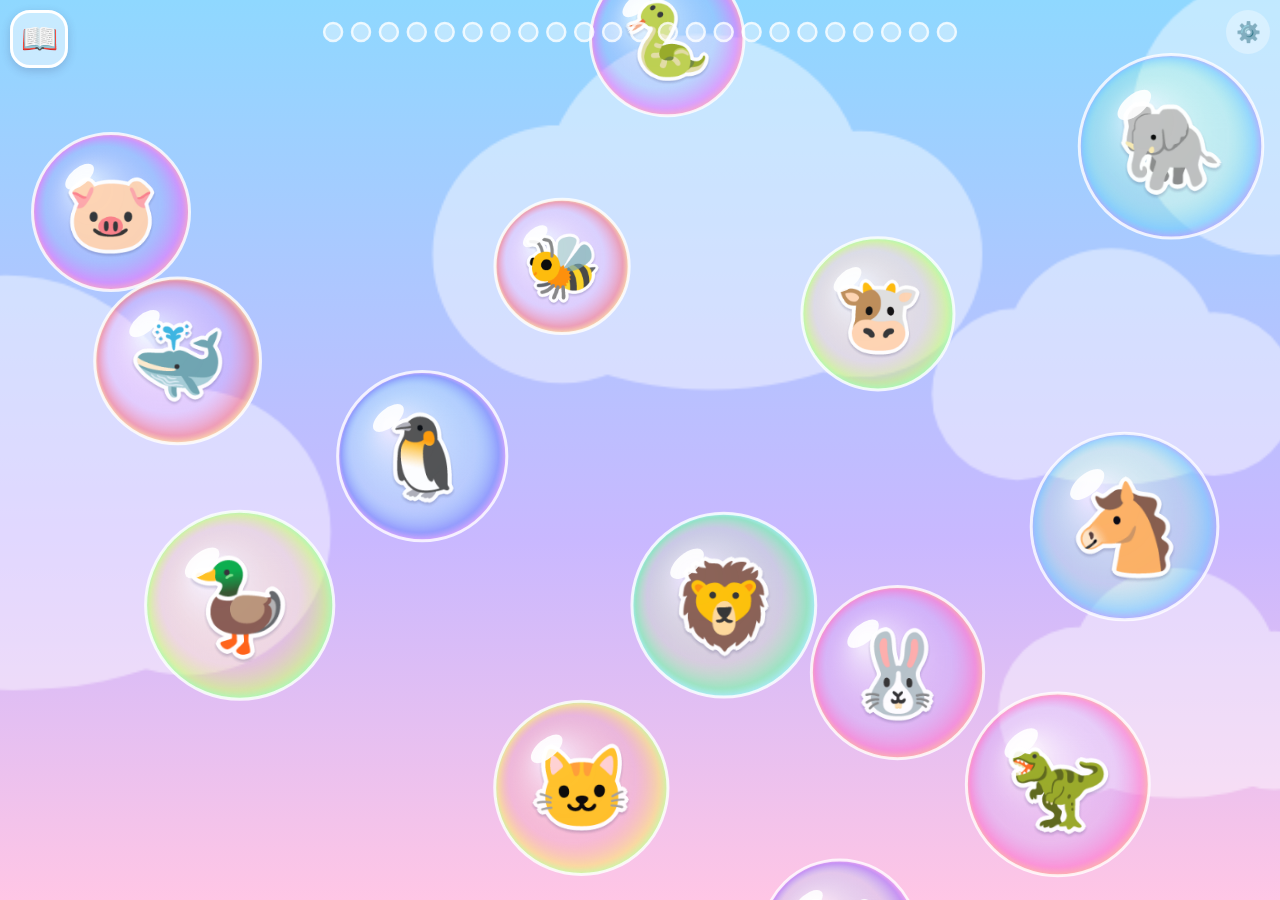
==== bubble-pop/index.html @ 32c05dbf "Bubble Pop: sticker book Every distinct animal, color, letter, number and shape a child pops is coll" ====
<!DOCTYPE html>
<html lang="en">
<head>
<meta charset="UTF-8">
<meta name="viewport" content="width=device-width, initial-scale=1, maximum-scale=1, user-scalable=no, viewport-fit=cover">
<meta name="apple-mobile-web-app-capable" content="yes">
<meta name="mobile-web-app-capable" content="yes">
<title>Bubble Pop!</title>
<link rel="manifest" href="manifest.webmanifest">
<link rel="apple-touch-icon" href="icon-180.png">
<meta name="apple-mobile-web-app-title" content="Bubble Pop">
<meta name="apple-mobile-web-app-status-bar-style" content="black-translucent">
<meta name="theme-color" content="#8fd8ff">
<link rel="preload" href="../shared/KidsRounded.woff2" as="font" type="font/woff2" crossorigin>
<style>
  @font-face { font-family: "Kids Rounded"; src: url("../shared/KidsRounded.woff2") format("woff2"); font-weight: 100 900; font-display: block; }
  :root { --sat: env(safe-area-inset-top); }
  * { box-sizing: border-box; -webkit-tap-highlight-color: transparent; }
  html, body { margin: 0; height: 100%; overflow: hidden; overscroll-behavior: none; font-family: "Trebuchet MS", "Segoe UI", system-ui, sans-serif; user-select: none; -webkit-user-select: none; -webkit-touch-callout: none; }
  body { background: linear-gradient(180deg, #8fd8ff 0%, #c9b8ff 60%, #ffc6e5 100%); }
  canvas { position: fixed; inset: 0; width: 100%; height: 100%; touch-action: none; }
  /* the sky: two CSS layers crossfade between level themes, so the canvas never pays for a full-screen background */
  .sky { position: fixed; inset: 0; pointer-events: none; }
  #skyA { background: linear-gradient(180deg, #8fd8ff 0%, #c9b8ff 60%, #ffc6e5 100%); }
  #skyB { opacity: 0; }

  /* Parent button: small, faded, needs a long press so little fingers don't open it */
  #parentBtn { position: fixed; top: calc(10px + env(safe-area-inset-top)); right: calc(10px + env(safe-area-inset-right)); width: 44px; height: 44px; border-radius: 50%; border: none; background: rgba(255,255,255,.35); font-size: 20px; z-index: 3; touch-action: none; }
  #parentBtn .ring { position: absolute; inset: -4px; border-radius: 50%; border: 4px solid #ff6fb1; clip-path: inset(0 0 100% 0); }
  #parentBtn.holding .ring { animation: fill 1.5s linear forwards; }
  @keyframes fill { to { clip-path: inset(0 0 0 0); } }

  #panel { position: fixed; inset: 0; background: rgba(43,45,92,.45); display: none; align-items: center; justify-content: center; z-index: 5; overflow-y: auto; padding: 16px 0; }
  #panel.open { display: flex; }
  .card { background: #fff; border-radius: 24px; padding: 20px 22px; width: min(420px, 92%); color: #2b2d5c; box-shadow: 0 12px 40px rgba(0,0,0,.25); margin: auto; }
  .card h2 { margin: 0 0 4px; font-family: "Kids Rounded", "Arial Rounded MT Bold", "Trebuchet MS", sans-serif; }
  .card p { margin: 0 0 14px; font-size: 13px; opacity: .7; }
  .label { font-weight: 800; font-size: 14px; margin: 12px 0 6px; }
  .modes { display: grid; grid-template-columns: repeat(2, 1fr); gap: 8px; }
  .modes button, .toggles button, .done { padding: 12px 8px; border-radius: 14px; border: 3px solid transparent; background: #eef0ff; font-weight: 800; font-size: 15px; color: #2b2d5c; cursor: pointer; }
  .modes button.on { border-color: #38c6f4; background: #e3f7ff; }
  .toggles { display: grid; grid-template-columns: repeat(3, 1fr); gap: 8px; }
  .toggles button.off { opacity: .45; }
  .toggles button.on { border-color: #38c6f4; background: #e3f7ff; }
  .done { width: 100%; margin-top: 16px; background: #ff6fb1; color: #fff; }
  /* sticker book: a big button top-left (the top-right corner is the gear and the bedtime ring) and a full-screen album */
  #bookBtn { position: fixed; top: calc(10px + env(safe-area-inset-top)); left: calc(10px + env(safe-area-inset-left)); width: 58px; height: 58px; border-radius: 20px; border: 3px solid #fff; background: rgba(255,255,255,.5); font-size: 30px; line-height: 1; padding: 0; z-index: 3; touch-action: manipulation; box-shadow: 0 3px 10px rgba(43,45,92,.2); }
  #bookBtn.bump { animation: bump .55s ease; }
  @keyframes bump { 30% { transform: scale(1.3) rotate(-8deg); } 60% { transform: scale(.95) rotate(4deg); } }
  #book { position: fixed; inset: 0; background: rgba(43,45,92,.5); display: none; z-index: 4; }
  #book.open { display: block; }
  .sheet { position: absolute; top: max(14px, env(safe-area-inset-top)); left: max(14px, env(safe-area-inset-left)); right: max(14px, env(safe-area-inset-right)); bottom: max(14px, env(safe-area-inset-bottom)); display: flex; flex-direction: column; overflow: hidden; border-radius: 28px; border: 5px solid #fff; background: linear-gradient(180deg, #e6f6ff 0%, #ece3ff 60%, #ffe6f4 100%); box-shadow: 0 12px 40px rgba(0,0,0,.3); }
  .bhead { min-height: 74px; padding: 14px 76px 4px 18px; font: 900 26px/1.1 "Kids Rounded", "Arial Rounded MT Bold", "Trebuchet MS", sans-serif; color: #2b2d5c; }
  #bookClose { position: absolute; top: 8px; right: 8px; width: 58px; height: 58px; border-radius: 50%; border: 3px solid #fff; background: #ff6fb1; color: #fff; font-size: 26px; font-weight: 900; line-height: 1; padding: 0; touch-action: manipulation; z-index: 1; }
  .tabs { display: flex; gap: 6px; padding: 8px 10px; }
  .tabs button { flex: 1; min-height: 62px; border-radius: 18px; border: 3px solid transparent; background: rgba(255,255,255,.6); color: #2b2d5c; font-size: 26px; line-height: 1.1; padding: 4px 0; touch-action: manipulation; }
  .tabs button small { display: block; font: 800 12px "Trebuchet MS", sans-serif; opacity: .65; }
  .tabs button.on { border-color: #38c6f4; background: #fff; }
  .bgrid { flex: 1; overflow-y: auto; padding: 8px 12px 28px; display: grid; grid-template-columns: repeat(auto-fill, minmax(86px, 1fr)); gap: 10px; align-content: start; touch-action: pan-y; -webkit-overflow-scrolling: touch; }
  .cell { aspect-ratio: 1; border-radius: 22px; border: 3px solid #fff; background: rgba(255,255,255,.7); padding: 0; position: relative; overflow: visible; touch-action: manipulation; }
  .cell.miss { background: rgba(255,255,255,.35); }
  .cell canvas { position: absolute; inset: 0; width: 100%; height: 100%; display: block; }
  .cell.wig canvas { animation: wig .6s ease; }
  @keyframes wig { 20% { transform: rotate(-14deg) scale(1.12); } 45% { transform: rotate(11deg) scale(1.12); } 70% { transform: rotate(-6deg); } }
  #whoLine { margin: 0 0 6px; font-weight: 800; font-size: 14px; opacity: 1; color: #2b2d5c; background: #fff0f8; border-radius: 12px; padding: 8px 10px; }
  /* some settings only belong to one of the two modes */
  body[data-who="little"] [data-only="big"], body[data-who="big"] [data-only="little"] { display: none !important; }
</style>
<link rel="stylesheet" href="../shared/grownup.css">
</head>
<body>
<div class="sky" id="skyA"></div><div class="sky" id="skyB"></div>
<canvas id="c"></canvas>

<button id="bookBtn" aria-label="Sticker book">📖</button>
<div id="book"><div class="sheet">
  <button id="bookClose" aria-label="Close the sticker book">✖</button>
  <div class="bhead">My stickers</div>
  <div class="tabs" id="bookTabs"></div>
  <div class="bgrid" id="bookGrid"></div>
</div></div>

<button id="parentBtn" aria-label="Grown-up settings (press and hold)">⚙️<span class="ring"></span></button>

<div id="panel">
  <div class="card">
    <h2>Grown-up settings</h2>
    <p>Press and hold the ⚙️ to get back here.</p>
    <p id="whoLine"></p>
    <div class="label">What's in the bubbles?</div>
    <div class="modes">
      <button data-mode="animals">🐶 Animals</button>
      <button data-mode="colors">🎨 Colors</button>
      <button data-mode="letters">🔤 Letters</button>
      <button data-mode="numbers">🔢 Numbers</button>
      <button data-mode="shapes">⭐ Shapes</button>
      <button data-mode="mix">🌈 Mix it up</button>
    </div>
    <div class="label">Game</div>
    <div class="modes">
      <button data-find="0">🫧 Free popping</button>
      <button data-find="1">🔎 Find it!</button>
    </div>
    <div class="label">Sound</div>
    <div class="toggles">
      <button id="tSound">🔊 Sounds</button>
      <button id="tVoice">🗣️ Voice</button>
      <button id="tFull">⛶ Full screen</button>
    </div>
    <div class="label">Bubble speed</div>
    <div class="modes">
      <button data-speed="0.4">🐌 Extra slow</button>
      <button data-speed="0.6">🐢 Slow</button>
      <button data-speed="1">🐇 Normal</button>
      <button data-speed="1.7">🚀 Super fast</button>
    </div>
    <div class="label">Bubble size</div>
    <div class="toggles">
      <button data-size="1">Normal</button>
      <button data-size="1.2">Bigger</button>
      <button data-size="1.4">Biggest</button>
    </div>
    <div class="label">Levels</div>
    <div class="toggles">
      <button id="tLevels" style="grid-column: span 3">🏆 Levels and boss bubbles</button>
    </div>
    <div class="label">Level length</div>
    <div class="toggles">
      <button data-len="15">Short</button>
      <button data-len="23">Standard</button>
      <button data-len="30">Long</button>
    </div>
    <div class="label" data-only="big">Bonus round</div>
    <div class="toggles" data-only="big">
      <button id="tStorm" style="grid-column: span 3">🌧️ Bubble Storm after every 5th level</button>
    </div>
    <div class="label">Taps to pop a boss</div>
    <div class="toggles">
      <button data-boss="8">8</button>
      <button data-boss="12">12</button>
      <button data-boss="20">20</button>
    </div>
    <div class="label">Sticker book</div>
    <div class="toggles">
      <button id="tBook" style="grid-column: span 3">📖 Show the sticker book button</button>
    </div>
    <div class="label">Progress</div>
    <div class="modes">
      <button id="rBest" data-only="big">Reset best score</button>
      <button id="rBook">Reset sticker book</button>
    </div>
    <div data-kg-panel></div>
    <button class="done" id="done">Let's play!</button>
  </div>
</div>

<script src="../shared/grownup.js"></script>
<script>
(() => {
  // ---------- Content ----------
  const ANIMALS = [
    ['🐶', 'Dog', 'Woof woof!'], ['🐱', 'Cat', 'Meow!'], ['🐮', 'Cow', 'Moo!'], ['🐷', 'Pig', 'Oink oink!'],
    ['🦆', 'Duck', 'Quack quack!'], ['🐑', 'Sheep', 'Baa!'], ['🦁', 'Lion', 'Roar!'], ['🐸', 'Frog', 'Ribbit!'],
    ['🐴', 'Horse', 'Neigh!'], ['🦉', 'Owl', 'Hoo hoo!'], ['🐵', 'Monkey', 'Ooh ooh ah ah!'], ['🐔', 'Chicken', 'Bawk bawk!'],
    ['🐘', 'Elephant', 'Toot!'], ['🐝', 'Bee', 'Buzz!'], ['🐍', 'Snake', 'Hiss!'], ['🐻', 'Bear', 'Grr!'],
    ['🐳', 'Whale', 'Splash!'], ['🐰', 'Bunny', 'Hop hop!'], ['🐧', 'Penguin', 'Waddle waddle!'], ['🦖', 'Dinosaur', 'Rawr!'],
  ];
  const COLORS = [
    ['Red', '#ff3b3b'], ['Orange', '#ff9a1f'], ['Yellow', '#ffe11f'], ['Green', '#34d058'],
    ['Blue', '#2f7bff'], ['Purple', '#a04dff'], ['Pink', '#ff6fc8'], ['Brown', '#9a5a2c'],
    ['Black', '#222'], ['White', '#fff'],
  ];
  const SHAPES = ['Circle', 'Square', 'Triangle', 'Star', 'Heart', 'Diamond'];
  const LETTERS = 'ABCDEFGHIJKLMNOPQRSTUVWXYZ'.split('');
  const LETTER_WORDS = { A:'Apple', B:'Ball', C:'Cat', D:'Dog', E:'Egg', F:'Fish', G:'Goat', H:'Hat', I:'Igloo', J:'Juice',
    K:'Kite', L:'Lion', M:'Moon', N:'Nest', O:'Octopus', P:'Pig', Q:'Queen', R:'Rainbow', S:'Sun', T:'Tree', U:'Umbrella',
    V:'Van', W:'Whale', X:'Fox', Y:'Yo-yo', Z:'Zebra' };
  const BRIGHT = ['#ff3b3b', '#ff9a1f', '#f5c800', '#22b84a', '#2f7bff', '#a04dff', '#ff4fb0'];
  const pick = a => a[(Math.random() * a.length) | 0];
  // deal from a shuffled deck so the same thing doesn't come up five times in a row
  const decks = new Map();
  function deal(list) {
    let d = decks.get(list);
    if (!d || !d.length) { d = [...list].sort(() => Math.random() - 0.5); decks.set(list, d); }
    return d.pop();
  }

  function makeItem(mode) {
    if (mode === 'mix') mode = pick(['animals', 'animals', 'colors', 'letters', 'numbers', 'shapes']);
    switch (mode) {
      case 'animals': { const [e, n, s] = deal(ANIMALS); return { kind: 'emoji', glyph: e, say: `${n}! ${s}`, id: 'a' + n, ask: `the ${n.toLowerCase()}` }; }
      case 'colors':  { const [n, c] = deal(COLORS); return { kind: 'color', color: c, say: n + '!', id: 'c' + n, ask: `the ${n.toLowerCase()} one` }; }
      case 'letters': { const l = deal(LETTERS); return { kind: 'text', glyph: l, color: pick(BRIGHT), say: `${l}! ${l} is for ${LETTER_WORDS[l]}`, id: 'l' + l, ask: `the letter ${l}` }; }
      case 'numbers': { const n = 1 + ((Math.random() * 10) | 0); return { kind: 'text', glyph: String(n), color: pick(BRIGHT), say: n + '!', count: n, id: 'n' + n, ask: `number ${n}` }; }
      case 'shapes':  { const s = deal(SHAPES); return { kind: 'shape', shape: s, color: pick(BRIGHT), say: s + '!', id: 's' + s, ask: `the ${s.toLowerCase()}` }; }
    }
  }

  // ---------- Settings (per mode) ----------
  // The shared "Who's playing?" switch picks a mode, and each mode keeps its own settings, so a grown-up's tweaks
  // survive switching. Only settings are saved here (the best score and the sticker book have their own keys, below).
  const KEY = 'bubblePop.kids.v1';
  const DEFAULTS = {
    little: { mode: 'animals', sound: true, voice: true, speed: 0.4, find: false, levels: false, bossTaps: 12, levelLen: 23, storm: false, book: true, size: 1.2, skyShift: true },
    big: { mode: 'animals', sound: true, voice: true, speed: 0.6, find: false, levels: true, bossTaps: 12, levelLen: 23, storm: true, book: true, size: 1 },
  };
  const all = { little: { ...DEFAULTS.little }, big: { ...DEFAULTS.big } };
  try {
    const saved = JSON.parse(localStorage.getItem(KEY));
    if (saved && typeof saved === 'object') {
      if (saved.little || saved.big) { Object.assign(all.little, saved.little); Object.assign(all.big, saved.big); }
      else Object.assign(all.big, saved); // the old flat settings were for everyone: they become Big kid's
    }
  } catch (e) {}
  const saveSettings = () => { try { localStorage.setItem(KEY, JSON.stringify(all)); } catch (e) {} };
  let who = window.KidsGrownup && KidsGrownup.who() === 'little' ? 'little' : 'big';
  let settings = all[who];
  document.body.dataset.who = who;

  // ---------- Canvas ----------
  const cv = document.getElementById('c'), ctx = cv.getContext('2d');
  let W = 0, H = 0, SAT = 0, DPR = 1;
  function resize() {
    const dpr = DPR = Math.min(devicePixelRatio || 1, 2);
    W = innerWidth; H = innerHeight;
    SAT = parseFloat(getComputedStyle(document.documentElement).getPropertyValue('--sat')) || 0; // notch height, for the Find it badge
    cv.width = W * dpr; cv.height = H * dpr;
    ctx.setTransform(dpr, 0, 0, dpr, 0, 0);
    if (typeof buildSprites === 'function') buildSprites(true); // unit() changed, so the clouds (and maybe the master sizes) change too
  }
  addEventListener('resize', resize);
  const unit = () => Math.min(W, H);

  // ---------- Audio ----------
  let actx = null, out = null;
  let vol = 1, asleep = false; // vol: the grown-up timer's wind-down multiplier; asleep: goodnight, so nothing makes a sound
  function audio() {
    if (!actx) {
      try {
        actx = new (window.AudioContext || window.webkitAudioContext)();
        // a limiter on the way out, so a pile-up of pops (kids mash the screen) never clips
        const lim = actx.createDynamicsCompressor();
        lim.threshold.value = -12; lim.knee.value = 6; lim.ratio.value = 12; lim.attack.value = 0.003; lim.release.value = 0.25;
        lim.connect(actx.destination);
        out = actx.createGain(); out.gain.value = vol; out.connect(lim);
      } catch (e) {}
    }
    if (actx && actx.state === 'suspended' && !asleep) actx.resume();
    return actx;
  }
  // Major pentatonic, so any run of pops sounds like a little tune
  const NOTES = [523.25, 587.33, 659.25, 783.99, 880.0, 1046.5, 1174.66, 1318.51];
  function tone(freq, start, dur, type = 'sine', vol = 0.18) {
    const a = actx; if (!a) return;
    const o = a.createOscillator(), g = a.createGain();
    o.type = type; o.frequency.setValueAtTime(freq, start);
    g.gain.setValueAtTime(0.0001, start);
    g.gain.exponentialRampToValueAtTime(vol, start + 0.01);
    g.gain.exponentialRampToValueAtTime(0.0001, start + dur);
    o.connect(g).connect(out); o.start(start); o.stop(start + dur + 0.02);
  }
  function popSound() {
    if (!settings.sound || !audio()) return;
    const t = actx.currentTime;
    // the "pop"
    const o = actx.createOscillator(), g = actx.createGain();
    o.frequency.setValueAtTime(700, t); o.frequency.exponentialRampToValueAtTime(180, t + 0.08);
    g.gain.setValueAtTime(0.3, t); g.gain.exponentialRampToValueAtTime(0.0001, t + 0.1);
    o.connect(g).connect(out); o.start(t); o.stop(t + 0.12);
    // the happy note
    tone(pick(NOTES), t + 0.03, 0.45, 'triangle', 0.14);
  }
  function sparkleSound() {
    if (!settings.sound || !audio()) return;
    const t = actx.currentTime;
    tone(pick(NOTES) * 2, t, 0.25, 'sine', 0.05);
  }
  function cheerSound() {
    if (!settings.sound || !audio()) return;
    const t = actx.currentTime;
    [0, 2, 4, 5, 7].forEach((n, i) => tone(NOTES[n], t + i * 0.11, 0.5, 'triangle', 0.13));
  }

  // ---------- Voice ----------
  let voice = null;
  function chooseVoice() {
    const vs = speechSynthesis.getVoices().filter(v => v.lang && v.lang.startsWith('en'));
    voice = vs.find(v => /samantha|karen|female|zira|aria|jenny|google us english/i.test(v.name)) || vs[0] || null;
  }
  if ('speechSynthesis' in window) { chooseVoice(); speechSynthesis.onvoiceschanged = chooseVoice; }
  function say(text) {
    if (!settings.voice || asleep || !('speechSynthesis' in window)) return;
    speechSynthesis.cancel(); // always say the newest thing, never a backlog
    const u = new SpeechSynthesisUtterance(text);
    if (voice) u.voice = voice;
    u.rate = 0.9; u.pitch = 1.3; u.volume = vol;
    speechSynthesis.speak(u);
  }

  // ---------- Entities ----------
  const bubbles = [], particles = [], reveals = [], confetti = [];
  let popCount = 0;

  // Bubble size has a floor for small fingers and a ceiling so big screens get more bubbles, not giant ones
  const baseR = () => Math.max(36, Math.min(80, unit() * 0.095)) * (settings.size || 1);
  // about a fifth of the screen covered in bubbles, whatever its size
  const maxBubbles = () => Math.max(8, Math.min(18, Math.round((W * H * 0.22) / (Math.PI * baseR() ** 2))));
  // rise speed is a share of the screen height, so a trip takes the same time on a phone or a monitor
  const RISE = [0.055, 0.095];
  let spawned = 0;

  // pick the spot along the bottom that is furthest from bubbles already rising there
  function openX(r) {
    let best = W / 2, bestGap = -Infinity;
    for (let k = 0; k < 8; k++) {
      const x = r + Math.random() * Math.max(1, W - 2 * r);
      let gap = Infinity;
      for (const b of bubbles) if (b.y > H * 0.55) gap = Math.min(gap, Math.abs(b.x - x) - b.r - r);
      if (gap > bestGap) { bestGap = gap; best = x; }
    }
    return best;
  }

  function spawnBubble(x, y, opts = {}) {
    // every so often a giant bubble that bursts into little ones
    const giant = opts.giant ?? (++spawned % 11 === 0);
    const r = opts.r ?? baseR() * (giant ? 1.75 : 0.8 + Math.random() * 0.45);
    bubbles.push({
      x: x ?? openX(r),
      y: y ?? (H + r),
      r, giant, item: newItem(),
      vx: opts.vx || 0,
      vy: opts.vy ?? -(H * (RISE[0] + Math.random() * (RISE[1] - RISE[0]))) * (giant ? 0.7 : 1),
      phase: Math.random() * Math.PI * 2,
      hue: (Math.random() * 360) | 0,
      born: performance.now(),
    });
  }

  function addConfetti(x, y, spreadX, minVy) {
    confetti.push({ x, y, vx: (Math.random() - 0.5) * spreadX, vy: minVy + Math.random() * 160, rot: Math.random() * 6, vr: (Math.random() - 0.5) * 10,
      w: 8 + Math.random() * 8, h: 5 + Math.random() * 5, color: pick(BRIGHT), t: 0 });
  }

  // ---------- Find it: "Pop the red one!" ----------
  // Off by default (it has a right answer). A wrong pop still pops and says its name: nothing to fail.
  let target = null, found = 0, wrongRun = 0, askedAt = 0, hintGlow = 0;
  const copyOf = t => ({ ...t, color: t.kind === 'color' ? t.color : pick(BRIGHT) });
  function newItem() {
    return settings.find && target && Math.random() < 0.3 ? copyOf(target) : makeItem(settings.mode);
  }
  function ask() { if (target) { say(`Pop ${target.ask}!`); askedAt = performance.now(); } }
  function newTarget() {
    if (!settings.find) { target = null; return; }
    let t; do { t = makeItem(settings.mode); } while (target && t.id === target.id && settings.mode !== 'numbers');
    target = t; wrongRun = 0; hintGlow = 0;
    // make sure a couple are already on screen, in easy reach
    const mid = bubbles.filter(b => b.y > H * 0.3 && b.y < H * 0.85 && !b.giant).sort(() => Math.random() - 0.5);
    for (const b of mid.slice(0, 2)) b.item = copyOf(target);
    ask();
  }
  function foundIt(b) {
    found++; wrongRun = 0; hintGlow = 0;
    say(`Yes! ${b.item.say}`);
    cheerSound();
    for (let k = 0; k < (found % 5 === 0 ? 140 : 50); k++) {
      addConfetti(b.x + (Math.random() - 0.5) * W * 0.4, b.y - Math.random() * H * 0.3, 120, 60);
    }
    const was = target; target = null;
    setTimeout(() => { if (settings.find && !target && isPlaying()) { target = was; newTarget(); } }, 1600);
  }

  function popBubble(i, quiet) {
    const b = bubbles.splice(i, 1)[0];
    popCount++;
    if (!quiet || Math.random() < 0.3) popSound(); // a chain of pops (the rainbow bubble) is a few sounds, not a wall
    const live = isPlaying(); // while a boss is up or a break is on, leftovers just pop: no Find it, no level credit
    const isTarget = live && settings.find && target && b.item.id === target.id;
    if (isTarget) foundIt(b);
    else {
      if (!storm && !quiet) say(b.item.say); // the storm's only talking is counting
      // after a few misses, ask again and make the right ones shimmer
      if (live && settings.find && target && ++wrongRun >= 3) { wrongRun = 0; hintGlow = 1; setTimeout(ask, 900); }
    }
    const n = 18;
    for (let k = 0; k < n; k++) {
      const a = (k / n) * Math.PI * 2;
      const sp = unit() * (0.25 + Math.random() * 0.35);
      particles.push({ x: b.x + Math.cos(a) * b.r, y: b.y + Math.sin(a) * b.r, vx: Math.cos(a) * sp, vy: Math.sin(a) * sp,
        t: 0, life: 0.6, r: 3 + Math.random() * 5, hue: (b.hue + k * 20) % 360 });
    }
    reveals.push({ x: b.x, y: b.y, r: b.r, item: b.item, t: 0 });
    collect(b.item, b.x, b.y, b.r);
    if (storm && storm.phase === 'rain') stormScore(b);
    if (b.giant && live) {
      // a giant bubble bursts into four little bubbles that scatter
      for (let k = 0; k < 4; k++) {
        const a = -Math.PI / 2 + (k - 1.5) * 0.9, sp = unit() * 0.5;
        spawnBubble(b.x, b.y, { giant: false, r: baseR() * 0.7, vx: Math.cos(a) * sp, vy: -H * RISE[1] * 1.2 });
      }
    }
    if (storm) { /* storm pops score in stormScore */ }
    else if (settings.levels) { if (live && (!settings.find || isTarget)) levelPop(); } // the boss pop is the celebration
    else if (!settings.find && popCount % 12 === 0) celebrate();
    // keep the screen lively: a fresh bubble arrives soon after each pop
    setTimeout(() => { if (isPlaying() && bubbles.length < maxBubbles()) spawnBubble(); }, 400);
  }

  function celebrate() {
    setTimeout(() => {
      cheerSound();
      say(pick(['Hooray!', 'Yay! Great popping!', 'Wow! You did it!', 'Super popper!']));
      for (let k = 0; k < 120; k++) {
        addConfetti(Math.random() * W, -20 - Math.random() * H * 0.5, 60, 120);
      }
    }, 900);
  }

  // ---------- Levels and bosses ----------
  // Play (each pop fills a pip) -> boss (hit it until it pops, it never leaves) -> a short break with a star.
  // Levels change the scene, not the difficulty. Nothing here can be failed or lost.
  const QUICK = /[?&]debug/.test(location.search) && /[?&]quick/.test(location.search); // ?debug&quick: 3 pops a level, 3 hits a boss
  const THEMES = ['day', 'sunset', 'underwater', 'dusk'];
  const SKY = [
    'linear-gradient(180deg, #8fd8ff 0%, #c9b8ff 60%, #ffc6e5 100%)',
    'linear-gradient(180deg, #ffe3b8 0%, #ffb9b3 50%, #f7a6d2 100%)',
    'linear-gradient(180deg, #c9f6f1 0%, #8fdcea 55%, #6fbfe6 100%)',
    'linear-gradient(180deg, #cdbfff 0%, #b2a4f0 55%, #e3b6ec 100%)',
  ];
  const BREAK = 5, HIT_GAP = 120; // seconds of break; ms between hits from one finger
  const lv = { level: 1, phase: 'play', pops: 0, stars: 0, t: 0, pipT: 9, look: null, themed: false, starFx: false };
  let boss = null, card = null;
  const lastHit = new Map(), inBoss = new Map(); // by pointerId
  const STAR = { kind: 'shape', shape: 'Star', color: '#ffc21a' }, HAND = { kind: 'emoji', glyph: '👆' };
  // level length: Short, Standard (the default) and Long; Find it levels count correct finds, so they are a bit shorter
  const LEVEL_POPS = { 15: 5, 23: 8, 30: 10 };
  const popsNeeded = () => QUICK ? 3 : settings.find ? LEVEL_POPS[settings.levelLen] || 8 : [15, 23, 30].includes(settings.levelLen) ? settings.levelLen : 23;
  const bossNeed = () => QUICK ? 3 : settings.bossTaps;
  const isPlaying = () => !storm && (!settings.levels || lv.phase === 'play'); // a storm is its own round
  const themeOf = level => (level - 1) % THEMES.length;
  const clamp01 = v => Math.max(0, Math.min(1, v));
  const backOut = p => 1 + 2.2 * (p - 1) ** 3 + 1.2 * (p - 1) ** 2;

  // two CSS layers: the new sky fades in over the old one, then the old one takes its place
  const skyA = document.getElementById('skyA'), skyB = document.getElementById('skyB');
  const skyW = [1, 0, 0, 0]; // how much of each theme's extras (clouds, rays, twinkles) to draw, eased over 1s
  let theme = 0, fadeTimer = 0;
  function setTheme(i, instant) {
    if (i === theme && !instant) return;
    clearTimeout(fadeTimer);
    skyA.style.background = SKY[theme]; skyB.style.transition = 'none'; skyB.style.opacity = '0'; // settle a fade still running
    theme = i;
    if (instant) { skyA.style.background = SKY[i]; skyW.fill(0); skyW[i] = 1; return; }
    skyB.style.background = SKY[i]; void skyB.offsetWidth;
    skyB.style.transition = 'opacity 1s ease'; skyB.style.opacity = '1';
    fadeTimer = setTimeout(() => { skyA.style.background = SKY[i]; skyB.style.transition = 'none'; skyB.style.opacity = '0'; }, 1050);
  }

  function levelPop() {
    lv.pops++; lv.pipT = 0;
    if (lv.pops >= popsNeeded()) startBoss();
  }
  // a fresh stream of bubbles from below, for when play starts again
  function streamIn() {
    const n = Math.ceil(maxBubbles() * 0.6);
    for (let i = 0; i < n; i++) spawnBubble(undefined, H + baseR() + (i / n) * H * 0.35, { giant: false });
    spawnT = 0;
  }
  // changing the mode or the levels setting mid-level starts the level over (a break that was on counts as done)
  function resetLevel() {
    const wasBreak = lv.phase === 'break' || (storm && storm.counts); // a break or a storm that was on counts as done
    if (storm) endStormNow();
    boss = null; card = null; lv.phase = 'play'; lv.pops = 0; lv.t = 0; lv.themed = false;
    if (wasBreak) lv.level++;
    inBoss.clear();
    for (const b of bubbles) b.leave = false;
    if (settings.levels) setTheme(themeOf(lv.level)); else setTheme(0, true); // levels off is today's plain day sky
    if (bubbles.length < maxBubbles() * 0.5) streamIn();
  }

  // the sky starts full
  function fillSky() {
    for (let i = 0, n = maxBubbles(); i < n; i++) spawnBubble(undefined, H * (0.1 + 0.9 * (i + Math.random()) / n), { giant: false });
  }
  // Who's playing changed (here or in another tab): swap to that mode's settings and start clean, with no stuck boss or break
  function applyWho(w) {
    w = w === 'little' ? 'little' : 'big';
    if (w === who) return;
    who = w; settings = all[w]; document.body.dataset.who = w;
    closeBook(); flies.length = 0; bookBtn.hidden = !settings.book;
    resetLevel();
    lv.level = 1; lv.stars = 0;
    bubbles.length = 0; reveals.length = 0; particles.length = 0; confetti.length = 0;
    buildSprites(true); // bubble size and content may differ
    fillSky(); spawnT = 0; target = null; found = 0; newTarget(); syncPanel();
  }
  addEventListener('kidswho', e => applyWho(e.detail));

  // ---- the boss ----
  const bossR = () => unit() * 0.225; // about 0.45 of the short side across
  const bossUp = () => boss && lv.phase === 'boss';
  function bossPos() {
    const R = bossR(), cy = Math.max(H * 0.42, SAT + 62 + R * 1.55); // clear of the pips, whatever the shape of the screen
    const p = clamp01((boss.t - 0.4) / 1.5), from = H + R * 1.9;
    return { x: W / 2, y: from + (cy - from) * backOut(p) + Math.sin(boss.t * 1.7) * R * 0.045 };
  }
  function overBoss(x, y) {
    const c = bossPos(), r = bossR() * 1.2 + 16; // the hit zone is a little bigger than the boss
    return (x - c.x) ** 2 + (y - c.y) ** 2 <= r * r;
  }
  function startBoss() {
    lv.phase = 'boss'; lv.t = 0;
    for (const b of bubbles) b.leave = true; // the rest drift up and away
    const look = lv.level % 2 ? 'crown' : 'creature';
    boss = { look, t: 0, hits: 0, sqT: 9, idle: 0, shown: 0, hue: look === 'crown' ? (Math.random() * 360) | 0 : pick([150, 285, 20, 200]),
      item: look === 'crown' ? makeItem(settings.mode) : null, cracks: look === 'crown' ? makeCracks() : [], sp: null };
    lv.look = look;
    buildBossSprite();
  }
  // crack lines in units of the boss radius, from the rim inward or from the middle outward; shuffled so
  // they spread around the bubble as hits land
  function makeCracks() {
    const out = [], N = 20;
    for (let k = 0; k < N; k++) {
      const inner = k % 4 === 3, len = inner ? 0.3 + Math.random() * 0.35 : 0.35 + Math.random() * 0.45;
      let ang = (k + Math.random() * 0.6) / N * Math.PI * 2, r = inner ? 0.12 + Math.random() * 0.2 : 0.98;
      const pts = [];
      for (let s = 0; s <= 4; s++) { pts.push([Math.cos(ang) * r, Math.sin(ang) * r]); r += (inner ? 1 : -1) * len / 4; ang += (Math.random() - 0.5) * 0.35; }
      out.push({ pts, born: 0 });
    }
    return out.sort(() => Math.random() - 0.5);
  }
  function bossHit(id, x, y) {
    const now = performance.now();
    if (now - (lastHit.get(id) || 0) < HIT_GAP) return; // a jittery finger can't burst it at once
    lastHit.set(id, now);
    boss.hits++; boss.idle = 0; boss.sqT = 0;
    const need = bossNeed(), prog = Math.min(1, boss.hits / need);
    bossSound(prog);
    for (let k = 0; k < 6; k++) {
      const a = Math.random() * Math.PI * 2, sp = 60 + Math.random() * 120;
      particles.push({ x, y, vx: Math.cos(a) * sp, vy: Math.sin(a) * sp, t: 0, life: 0.5, r: 2 + Math.random() * 3, hue: (Math.random() * 360) | 0, star: true });
    }
    if (boss.hits >= need) { popBoss(); return; }
    for (let i = boss.shown, n = Math.ceil(prog * boss.cracks.length); i < n; i++) boss.cracks[i].born = boss.t;
    boss.shown = Math.ceil(prog * boss.cracks.length);
  }
  function bossSound(prog) {
    if (!settings.sound || !audio()) return;
    const t = actx.currentTime, f = NOTES[Math.min(NOTES.length - 1, Math.floor(prog * NOTES.length))]; // climbs the scale as it cracks
    if (boss.look === 'crown') { tone(f, t, 0.4, 'triangle', 0.16); tone(f * 2, t, 0.15, 'sine', 0.05); return; }
    for (let i = 0; i < 4; i++) { // a giggle: quick blips that wobble in pitch
      const s = t + i * 0.065, o = actx.createOscillator(), g = actx.createGain(), fr = f * (i % 2 ? 1.12 : 0.95);
      o.type = 'sine'; o.frequency.setValueAtTime(fr, s); o.frequency.linearRampToValueAtTime(fr * 1.18, s + 0.05);
      g.gain.setValueAtTime(0.0001, s); g.gain.exponentialRampToValueAtTime(0.13, s + 0.012); g.gain.exponentialRampToValueAtTime(0.0001, s + 0.06);
      o.connect(g).connect(out); o.start(s); o.stop(s + 0.08);
    }
  }
  function popBoss() {
    const c = bossPos(), R = bossR();
    popSound(); cheerSound();
    say(pick(['Hooray!', 'Yay! Great popping!', 'Wow! You did it!', 'Super popper!']));
    for (let k = 0; k < 40; k++) {
      const a = (k / 40) * Math.PI * 2, sp = unit() * (0.3 + Math.random() * 0.5);
      particles.push({ x: c.x + Math.cos(a) * R * 0.9, y: c.y + Math.sin(a) * R * 0.9, vx: Math.cos(a) * sp, vy: Math.sin(a) * sp, t: 0, life: 0.8, r: 3 + Math.random() * 6, hue: (boss.hue + k * 15) % 360 });
    }
    for (let k = 0; k < 10; k++) { // the shower of minis, same as a giant's
      const a = -Math.PI / 2 + (k - 4.5) * 0.3, sp = unit() * (0.35 + Math.random() * 0.4);
      spawnBubble(c.x, c.y, { giant: false, r: baseR() * 0.7, vx: Math.cos(a) * sp, vy: -H * RISE[1] * (1 + Math.random() * 0.8) });
    }
    for (let k = 0; k < 170; k++) addConfetti(c.x + (Math.random() - 0.5) * W * 0.8, c.y - Math.random() * H * 0.5, 140, 60);
    if (boss.item && boss.item.kind !== 'color') reveals.push({ x: c.x, y: c.y, r: R, item: boss.item, t: 0 });
    if (boss.item) collect(boss.item, c.x, c.y, R * 0.5);
    boss = null; lv.phase = 'break'; lv.t = 0; lv.stars++; lv.themed = false; lv.starFx = false; card = null;
    inBoss.clear();
  }

  // ---- the break ----
  function updateLevels(dt, ldt) {
    for (let i = 0; i < skyW.length; i++) skyW[i] += Math.max(-dt, Math.min(dt, (i === theme ? 1 : 0) - skyW[i]));
    if (!settings.levels) return;
    lv.pipT += ldt;
    if (bossUp()) { boss.t += ldt; boss.idle += ldt; boss.sqT += ldt; lv.t += ldt; }
    else if (lv.phase === 'break') {
      lv.t += ldt;
      if (!lv.starFx && lv.t >= 0.75) starFx();
      if (!lv.themed && lv.t >= BREAK - 0.6) { lv.themed = true; setTheme(themeOf(lv.level + 1)); } // the sky changes as the card leaves
      if (lv.t >= BREAK) {
        lv.phase = 'play'; lv.pops = 0; lv.t = 0; card = null;
        if (stormOn() && lv.level % 5 === 0) { startStorm(true); return; } // after levels 5, 10, 15...; the level number moves on when the storm ends
        lv.level++;
        streamIn();
        if (settings.find) { target = null; newTarget(); }
      }
    }
  }
  function cardLayout() {
    const n = Math.max(1, lv.stars), cw = Math.min(W * 0.88, Math.max(250, unit() * 0.78), 500);
    const perRow = n <= 6 ? n : n <= 12 ? 6 : 8, rows = Math.ceil(n / perRow);
    const ss = Math.min(cw * 0.15, cw * 0.86 / (perRow * 1.25)), titleS = cw * 0.2, pad = cw * 0.08;
    return { n, cw, perRow, rows, ss, titleS, pad, ch: pad * 2 + titleS * 1.15 + rows * ss * 1.35 };
  }
  function starPos(L, i, cx, cy) {
    const r = (i / L.perRow) | 0, inRow = Math.min(L.perRow, L.n - r * L.perRow), c = i % L.perRow;
    return { x: cx + (c - (inRow - 1) / 2) * L.ss * 1.25, y: cy - L.ch / 2 + L.pad + L.titleS * 1.15 + (r + 0.5) * L.ss * 1.35 };
  }
  // the newest star arrives with a sparkle and a little chime
  function starFx() {
    lv.starFx = true;
    const L = cardLayout(), p = starPos(L, L.n - 1, W / 2, H / 2);
    if (settings.sound && audio()) { const t = actx.currentTime; tone(NOTES[4], t, 0.4, 'triangle', 0.14); tone(NOTES[6], t + 0.1, 0.5, 'triangle', 0.12); }
    for (let k = 0; k < 16; k++) {
      const a = Math.random() * Math.PI * 2, sp = 80 + Math.random() * 140;
      particles.push({ x: p.x, y: p.y, vx: Math.cos(a) * sp, vy: Math.sin(a) * sp, t: 0, life: 0.7, r: 3 + Math.random() * 4, hue: 45 + Math.random() * 20, star: true });
    }
  }
  // a soft white card with a pink rim and a drop shadow, painted once
  function makePanel(cw, ch) {
    const sp = makeSprite(cw + 60, ch + 60), g = sp.g, x = (sp.w - cw) / 2, y = (sp.h - ch) / 2, rad = cw * 0.12;
    const gr = g.createLinearGradient(0, y, 0, y + ch); gr.addColorStop(0, '#ffffff'); gr.addColorStop(1, '#f1ebff');
    g.shadowColor = 'rgba(43,45,92,.28)'; g.shadowBlur = 22; g.shadowOffsetY = 8;
    g.beginPath(); g.roundRect(x, y, cw, ch, rad); g.fillStyle = gr; g.fill();
    g.shadowColor = 'transparent';
    g.lineWidth = 5; g.strokeStyle = '#ffd5ee'; g.stroke();
    return sp;
  }
  function buildCard() { const L = cardLayout(); card = { sp: makePanel(L.cw, L.ch), L }; }
  function drawCard() {
    if (lv.phase !== 'break') return;
    if (!card) buildCard();
    const { sp, L } = card, t = lv.t, away = H / 2 + L.ch;
    const into = clamp01((t - 0.15) / 0.55), out = clamp01((t - (BREAK - 0.6)) / 0.6);
    const cx = W / 2, cy = H / 2 - (1 - backOut(into)) * away - out * out * away;
    if (into <= 0) return;
    ctx.drawImage(sp.c, cx - sp.w / 2, cy - sp.h / 2, sp.w, sp.h);
    ctx.font = `900 ${L.titleS}px ${TEXT_FONT}`; ctx.textAlign = 'center'; ctx.textBaseline = 'middle';
    ctx.fillStyle = '#2b2d5c'; ctx.fillText(`Level ${lv.level}`, cx, cy - L.ch / 2 + L.pad + L.titleS * 0.55);
    for (let i = 0; i < L.n; i++) {
      const p = starPos(L, i, cx, cy);
      let k = 1;
      if (i === L.n - 1) { if (t < 0.75) continue; k = backOut(clamp01((t - 0.75) / 0.4)); } // the new one pops in
      drawItem(STAR, p.x, p.y, L.ss * k, 1);
    }
  }

  // ---------- Bubble Storm (Big kid's bonus round, after every 5th level) ----------
  // A title card, then about 20 seconds of fast, plentiful bubbles that rain in from the top and float about.
  // Pops score 1, gold bubbles 3, and a rainbow bubble pops everything on screen. The score only goes up, the time
  // is a cloud that rains itself empty, and nothing ever says anyone lost: the end card is just the score and its stars.
  const BEST_KEY = 'bubblePop.best.v1'; // { best }: progress beyond settings, a deliberate exception to "only settings are saved"
  let best = 0;
  try { const o = JSON.parse(localStorage.getItem(BEST_KEY)); if (o && o.best > 0) best = Math.floor(o.best); } catch (e) {}
  const saveBest = () => { try { localStorage.setItem(BEST_KEY, JSON.stringify({ best })); } catch (e) {} };
  const STORM_T = 20, STORM_CARD = 2.4, STORM_END = 6, GOLD = '#ffcf33';
  const CROWN = { kind: 'emoji', glyph: '👑' };
  let storm = null, stormCloud = null, stormCloudBack = null, rainbowBody = null;
  const stormOn = () => who === 'big' && settings.levels && settings.storm;
  const DEBUG_STORM = /[?&]debug/.test(location.search) && /[?&]storm\b/.test(location.search);

  // Pooled sparks (trails, fireworks): fixed typed arrays, nothing allocated per frame, drawn in a few batches by color and fade step.
  function makePool(n) { return { n, i: 0, x: new Float32Array(n), y: new Float32Array(n), vx: new Float32Array(n), vy: new Float32Array(n), t: new Float32Array(n), life: new Float32Array(n), sz: new Float32Array(n), col: new Uint8Array(n) }; }
  function emit(P, x, y, vx, vy, life, col, sz) {
    const i = P.i; P.i = (i + 1) % P.n;
    P.x[i] = x; P.y[i] = y; P.vx[i] = vx; P.vy[i] = vy; P.t[i] = 0; P.life[i] = life; P.col[i] = col; P.sz[i] = sz;
  }
  function stepPool(P, dt, grav, drag) {
    for (let i = 0; i < P.n; i++) {
      if (P.life[i] <= 0) continue;
      if ((P.t[i] += dt) >= P.life[i]) { P.life[i] = 0; continue; }
      P.vy[i] += grav * dt; P.x[i] += P.vx[i] * dt; P.y[i] += P.vy[i] * dt; P.vx[i] *= drag; P.vy[i] *= drag;
    }
  }
  const FADE = [1, 0.6, 0.3];
  function drawPool(P) {
    for (let c = 0; c < 7; c++) for (let a = 0; a < 3; a++) {
      let any = false;
      ctx.beginPath();
      for (let i = 0; i < P.n; i++) {
        if (P.life[i] <= 0 || P.col[i] !== c) continue;
        const k = 1 - P.t[i] / P.life[i];
        if ((k > 0.66 ? 0 : k > 0.33 ? 1 : 2) !== a) continue;
        const r = P.sz[i] * (0.5 + 0.5 * k);
        ctx.moveTo(P.x[i] + r, P.y[i]); ctx.arc(P.x[i], P.y[i], r, 0, 7); any = true;
      }
      if (any) { ctx.globalAlpha = FADE[a]; ctx.fillStyle = BRIGHT[c]; ctx.fill(); }
    }
    ctx.globalAlpha = 1;
  }
  const trails = makePool(260), fireworks = makePool(420), rings = [];
  function burst(x, y, n, speed) {
    const col = (Math.random() * 7) | 0;
    for (let k = 0; k < n; k++) {
      const a = k / n * Math.PI * 2 + Math.random() * 0.2, s = speed * (0.55 + Math.random() * 0.55);
      emit(fireworks, x, y, Math.cos(a) * s, Math.sin(a) * s, 0.9 + Math.random() * 0.6, k % 5 === 0 ? (col + 3) % 7 : col, 2.5 + Math.random() * 2.5);
    }
    if (settings.sound && audio()) { const t = actx.currentTime; tone(110 + Math.random() * 60, t, 0.25, 'triangle', 0.12); tone(pick(NOTES) * 2, t + 0.05, 0.4, 'sine', 0.04); }
  }

  const ONES = ['', 'One', 'Two', 'Three', 'Four', 'Five', 'Six', 'Seven', 'Eight', 'Nine'];
  const TENS = ['', 'Ten', 'Twenty', 'Thirty', 'Forty', 'Fifty', 'Sixty', 'Seventy', 'Eighty', 'Ninety'];
  const tensWord = n => { const h = (n / 100) | 0, t = (n % 100) / 10; return (h ? ONES[h] + ' hundred' : '') + (h && t ? ' ' : '') + (t ? TENS[t] : ''); };

  function endPower() {} // powers arrive in a later part
  function startStorm(counts, score = 0) {
    endPower();
    for (const b of bubbles) b.leave = true; // whatever is left of the last level drifts away
    storm = { counts, phase: 'card', t: 0, rt: 0, score, best0: best, bump: 0, starT: 9, spawnT: 0, gold: 0, rainbowAt: STORM_T * (0.3 + Math.random() * 0.4), rainbowDone: false,
      nb: false, bannerT: 9, show: 0, showT: 0, fwT: 0, endNew: false, shown: 0, card: null, flash: 0 };
    if (settings.sound && audio()) { const t = actx.currentTime; [7, 5, 3, 0].forEach((n, i) => tone(NOTES[n], t + i * 0.09, 0.5, 'triangle', 0.12)); }
  }
  function endStormNow() { // reset or mode switch: drop it without any ceremony
    storm = null; bubbles.splice(0, bubbles.length, ...bubbles.filter(b => !b.storm));
    trails.life.fill(0); fireworks.life.fill(0);
  }
  function endRain() {
    storm.phase = 'end'; storm.t = 0; storm.card = null;
    for (const b of bubbles) b.leave = true;
    storm.endNew = storm.score > 0 && storm.score > storm.best0;
    if (storm.score > best) { best = storm.score; saveBest(); }
    cheerSound();
    if (storm.endNew) { storm.show = 5; storm.showT = 0.5; }
  }
  function finishStorm() {
    storm = null; lv.level++; lv.pops = 0; lv.t = 0;
    streamIn();
    if (settings.find) { target = null; newTarget(); }
  }

  function stormSpawn(kind) {
    const r = baseR() * (kind === 'rainbow' ? 1.45 : 0.95 + Math.random() * 0.35), now = performance.now();
    bubbles.push({ x: r + Math.random() * Math.max(1, W - 2 * r), y: -r, r, giant: false, item: makeItem(settings.mode), vx: 0, vy: H * (0.35 + Math.random() * 0.2),
      ty: H * (0.15 + Math.random() * 0.7), fyT: 2.5 + Math.random() * 2, phase: Math.random() * 6.28, hue: (Math.random() * 360) | 0, born: now, storm: true, gold: kind === 'gold', rainbow: kind === 'rainbow',
      life: kind === 'rainbow' ? 11 : 6 + Math.random() * 3, tr: Math.random() * 0.05, tc: (Math.random() * 7) | 0 });
  }
  // they rain in fast, then slow to a float that wanders everywhere, bouncing softly off the top and bottom
  function stormMove(b, dt) {
    // each one drops toward a height of its own, then keeps wandering to new heights, so the whole screen fills
    if ((b.fyT -= dt) <= 0) { b.ty = Math.max(H * 0.1, Math.min(H * 0.88, b.y + (Math.random() - 0.5) * H * 0.5)); b.fyT = 2 + Math.random() * 2; }
    const want = Math.max(-H * 0.12, Math.min(H * 0.5, (b.ty - b.y) * 0.9));
    b.vy += (want - b.vy) * Math.min(1, dt * 1.6);
    b.y += b.vy * dt;
    if ((b.life -= dt) <= 0) b.leave = true;
  }

  function stormScore(b) {
    const prev = storm.score, v = b.gold ? 3 : 1;
    storm.score += v; storm.bump = 1;
    const was = Math.floor(prev / 10), now = Math.floor(storm.score / 10);
    if (now > was) {
      storm.starT = 0;
      say(tensWord(now * 10) + '!'); // the only talking in the storm
      if (settings.sound && audio()) { const t = actx.currentTime; tone(NOTES[4], t, 0.3, 'triangle', 0.12); tone(NOTES[6], t + 0.08, 0.4, 'triangle', 0.1); }
    }
    if (b.gold) {
      for (let k = 0; k < 14; k++) { const a = Math.random() * 6.28, sp = 90 + Math.random() * 160; particles.push({ x: b.x, y: b.y, vx: Math.cos(a) * sp, vy: Math.sin(a) * sp, t: 0, life: 0.7, r: 3 + Math.random() * 4, hue: 45 + Math.random() * 15, star: true }); }
      if (settings.sound && audio()) tone(NOTES[7], actx.currentTime + 0.04, 0.35, 'sine', 0.08);
    }
    if (!storm.nb && storm.best0 > 0 && storm.score > storm.best0) { // beat the saved best: crown, banner and a big fireworks show
      storm.nb = true; storm.bannerT = 0; storm.show = 6; storm.showT = 0; cheerSound();
    }
    if (b.rainbow) rainbowChain(b);
  }
  // the rainbow bubble pops everything on screen in a ripple outward; each pop counts
  function rainbowChain(b) {
    rings.push({ x: b.x, y: b.y, t: 0, hue: 0 });
    for (let k = 0; k < 40; k++) { const a = k / 40 * 6.28, sp = unit() * (0.4 + Math.random() * 0.5); emit(fireworks, b.x, b.y, Math.cos(a) * sp, Math.sin(a) * sp, 1 + Math.random() * 0.5, k % 7, 3 + Math.random() * 3); }
    for (const o of bubbles) if (!o.leave) o.ct = 0.1 + Math.hypot(o.x - b.x, o.y - b.y) / (unit() * 1.8);
  }
  function updateStorm(dt, ldt) {
    stepPool(trails, dt, 0, 1); stepPool(fireworks, dt, 120, 0.985);
    for (let i = rings.length - 1; i >= 0; i--) if ((rings[i].t += dt) > 0.9) rings.splice(i, 1);
    if (!storm) return;
    const S = storm;
    S.t += ldt; S.bump = Math.max(0, S.bump - dt * 4); S.starT += dt; S.bannerT += dt;
    // pending chain pops, from the rainbow bubble
    const due = bubbles.filter(o => o.ct !== undefined && (o.ct -= dt) <= 0);
    for (const o of due) { const i = bubbles.indexOf(o); if (i >= 0) popBubble(i, true); }
    if (S.phase === 'card') { if (S.t >= STORM_CARD) { S.phase = 'rain'; S.rt = 0; S.spawnT = 0; } return; }
    if (S.phase === 'end') {
      if (S.t >= STORM_END) finishStorm();
    } else {
      S.rt += ldt;
      if (S.rt >= STORM_T && !bubbles.some(o => o.ct !== undefined)) { endRain(); return; }
      if (S.rt < STORM_T) {
        S.spawnT -= ldt;
        const cap = Math.max(14, Math.min(30, Math.round(maxBubbles() * 1.7)));
        if (S.spawnT <= 0 && bubbles.reduce((n, o) => n + (o.storm && !o.leave ? 1 : 0), 0) < cap) {
          const rb = !S.rainbowDone && S.rt >= S.rainbowAt;
          if (rb) S.rainbowDone = true;
          stormSpawn(rb ? 'rainbow' : Math.random() < 0.125 ? 'gold' : 'normal');
          S.spawnT = 0.17 + Math.random() * 0.09;
        }
      }
    }
    if (S.score >= 15) for (const b of bubbles) { // from 15 points the bubbles leave rainbow sparkle trails
      if (!b.storm || (b.tr -= dt) > 0) continue;
      b.tr = 0.05; b.tc = (b.tc + 1) % 7;
      emit(trails, b.x + (Math.random() - 0.5) * b.r * 0.5, b.y + b.r * 0.35 + Math.random() * b.r * 0.2, (Math.random() - 0.5) * 14, 6, 0.55, b.tc, 2 + Math.random() * 2.5);
    }
    // from 30 points, fireworks in the sky
    if (S.score >= 30 && S.phase === 'rain') { S.fwT -= dt; if (S.fwT <= 0) { burst(W * (0.1 + Math.random() * 0.8), H * (0.12 + Math.random() * 0.4), 26, unit() * 0.4); S.fwT = 0.7 + Math.random() * 0.5; } }
    if (S.show > 0) { S.showT -= dt; if (S.showT <= 0) { burst(W * (0.08 + Math.random() * 0.84), H * (0.1 + Math.random() * 0.5), 42, unit() * 0.55); S.show--; S.showT = 0.28; } }
  }

  // ---- storm drawing ----
  function roundRectPath(c, x, y, w, h, r) { c.beginPath(); if (c.roundRect) c.roundRect(x, y, w, h, r); else c.rect(x, y, w, h); }
  // a white pill with text, for the title and the "New best!" banner
  function drawBanner(text, cx, cy, size, maxW, scale, border, ink) {
    ctx.save(); ctx.translate(cx, cy); ctx.scale(scale, scale);
    ctx.font = `900 ${size}px ${TEXT_FONT}`;
    const tw = ctx.measureText(text).width, k = Math.min(1, maxW / (tw + size * 1.1)), w = (tw + size * 1.1) * k, h = size * 1.5 * k;
    ctx.scale(k, k);
    roundRectPath(ctx, -w / k / 2, -h / k / 2, w / k, h / k, h / k / 2);
    ctx.fillStyle = 'rgba(255,255,255,.95)'; ctx.fill();
    ctx.lineWidth = size * 0.1; ctx.strokeStyle = border; ctx.stroke();
    ctx.textAlign = 'center'; ctx.textBaseline = 'middle'; ctx.fillStyle = ink;
    ctx.fillText(text, 0, size * 0.06);
    ctx.restore();
  }
  function stormLayout() {
    const ch = Math.max(56, Math.min(100, unit() * 0.12)), top = SAT + 8, sc = Math.max(44, Math.min(96, unit() * 0.11));
    return { ch, cs: ch / 2.75, top, cloudY: top + ch / 2, sc, scoreY: top + ch * 1.28 + sc * 0.55, starY: top + ch * 1.28 + sc * 1.3, ss: Math.max(18, Math.min(30, unit() * 0.045)) };
  }
  // the cloud's visual middle sits (1.125, -0.325) cloud units from its origin
  function cloudAt(sp, s, cx, cy, k) { ctx.drawImage(sp.c, cx - (sp.ox + 1.125 * s) * k, cy - (sp.oy - 0.325 * s) * k, sp.w * k, sp.h * k); }
  function drawStormHud(now) {
    const S = storm, L = stormLayout(), cx = W / 2;
    // time: a cloud that rains itself empty
    const rem = clamp01(1 - S.rt / STORM_T), k = 0.38 + 0.62 * rem;
    if (stormCloud) { cloudAt(stormCloudBack, L.cs, cx, L.cloudY + 3, k * 1.05); cloudAt(stormCloud, L.cs, cx, L.cloudY, k); }
    const nDrops = Math.ceil(rem * 12), cw = L.ch * 1.5 * k, rainLen = L.ch * 0.3;
    ctx.beginPath();
    for (let i = 0; i < nDrops; i++) {
      const dx = cx + (((i * 0.618) % 1) - 0.5) * cw * 0.7, p = (now / 1000 * 1.1 + i * 0.37) % 1, y0 = L.cloudY + L.ch * 0.3 * k + p * rainLen;
      ctx.moveTo(dx, y0); ctx.lineTo(dx, y0 + L.ch * 0.1);
    }
    ctx.lineWidth = 3; ctx.lineCap = 'round'; ctx.strokeStyle = 'rgba(80,140,255,.8)'; ctx.stroke();
    // score, big, with a star for every 10 points
    const sz = L.sc * (1 + 0.22 * S.bump);
    ctx.font = `900 ${sz}px ${TEXT_FONT}`; ctx.textAlign = 'center'; ctx.textBaseline = 'middle'; ctx.lineJoin = 'round';
    const txt = String(S.score);
    ctx.lineWidth = sz * 0.2; ctx.strokeStyle = '#fff'; ctx.strokeText(txt, cx, L.scoreY);
    ctx.fillStyle = 'rgba(43,45,92,.22)'; ctx.fillText(txt, cx, L.scoreY + sz * 0.05);
    ctx.fillStyle = '#ff4fb0'; ctx.fillText(txt, cx, L.scoreY);
    if (S.nb) drawItem(CROWN, cx - ctx.measureText(txt).width / 2 - sz * 0.45, L.scoreY - sz * 0.1, sz * 0.7, 1); // a crown beside the score for beating the best
    const n = Math.floor(S.score / 10);
    if (n) {
      const perRow = Math.max(4, Math.floor(W * 0.8 / (L.ss * 1.2)));
      for (let i = 0; i < n; i++) {
        const row = (i / perRow) | 0, inRow = Math.min(perRow, n - row * perRow), c = i % perRow;
        const kk = i === n - 1 && S.starT < 0.4 ? backOut(S.starT / 0.4) : 1;
        drawItem(STAR, cx + (c - (inRow - 1) / 2) * L.ss * 1.2, L.starY + row * L.ss * 1.15, L.ss * kk, 1);
      }
    }
    if (S.nb && S.bannerT < 2.6) { // New best!
      const k2 = S.bannerT < 0.5 ? backOut(S.bannerT / 0.5) : S.bannerT > 2.1 ? clamp01(1 - (S.bannerT - 2.1) / 0.5) : 1;
      drawBanner('New best!', cx, H * 0.5, Math.min(W * 0.1, unit() * 0.13), W * 0.9, Math.max(0.01, k2), '#ffd23f', '#ff6fb1');
    }
  }
  function drawStormCards(now) {
    const S = storm, t = S.t;
    if (S.phase === 'card') { // the title swoops in from the top, holds, and sweeps off
      const into = clamp01(t / 0.6), out = clamp01((t - (STORM_CARD - 0.5)) / 0.5), y = -60 + (H * 0.4 + 60) * backOut(into) - out * out * (H * 0.5);
      drawBanner('Bubble Storm!', W / 2, y, Math.min(W * 0.12, unit() * 0.17), W * 0.92, 1 + Math.sin(t * 6) * 0.015, '#38c6f4', '#2f7bff');
      return;
    }
    if (S.phase !== 'end') return;
    const cw = Math.min(W * 0.88, 460), perRow = 10, sz = Math.min(cw * 0.085, 34), reveal = clamp01((t - 0.7) / 1.1), shown = Math.round(S.score * reveal), n = Math.floor(shown / 10);
    const rows = Math.max(1, Math.ceil(Math.floor(S.score / 10) / perRow)), numS = cw * 0.3, ch = cw * 0.16 + numS * 1.1 + (S.endNew ? numS * 0.5 : 0) + (S.score >= 10 ? rows * sz * 1.25 + cw * 0.04 : 0) + cw * 0.14;
    if (!S.card) S.card = makePanel(cw, ch);
    const into = clamp01((t - 0.1) / 0.55), out = clamp01((t - (STORM_END - 0.6)) / 0.6), away = H / 2 + ch;
    const cy = H / 2 - (1 - backOut(into)) * away - out * out * away;
    if (into <= 0) return;
    ctx.drawImage(S.card.c, W / 2 - S.card.w / 2, cy - S.card.h / 2, S.card.w, S.card.h);
    let y = cy - ch / 2 + cw * 0.08;
    if (S.endNew) { drawItem(CROWN, W / 2, y + numS * 0.3, numS * 0.62 * (0.9 + 0.1 * Math.sin(now / 200)), 1); y += numS * 0.5; }
    y += cw * 0.08 + numS * 0.55;
    ctx.font = `900 ${numS}px ${TEXT_FONT}`; ctx.textAlign = 'center'; ctx.textBaseline = 'middle'; ctx.lineJoin = 'round';
    const txt = S.score > 0 ? shown + '!' : 'Nice storm!';
    ctx.font = `900 ${S.score > 0 ? numS : numS * 0.42}px ${TEXT_FONT}`;
    ctx.lineWidth = numS * 0.14; ctx.strokeStyle = '#fff'; ctx.strokeText(txt, W / 2, y);
    ctx.fillStyle = '#ff4fb0'; ctx.fillText(txt, W / 2, y);
    y += numS * 0.48 + cw * 0.03;
    for (let i = 0; i < n; i++) {
      const row = (i / perRow) | 0, inRow = Math.min(perRow, Math.floor(S.score / 10) - row * perRow), c = i % perRow;
      drawItem(STAR, W / 2 + (c - (inRow - 1) / 2) * sz * 1.25, y + sz * 0.6 + row * sz * 1.25, sz, 1);
    }
    if (S.score >= 10) y += rows * sz * 1.25 + cw * 0.02;
    ctx.font = `900 ${cw * (S.endNew ? 0.1 : 0.075)}px ${TEXT_FONT}`; ctx.lineWidth = cw * 0.02;
    if (reveal >= 1 && S.score > 0) {
      if (S.endNew) { ctx.fillStyle = '#ff6fb1'; ctx.fillText('New best!', W / 2, y + cw * 0.06); }
      else if (best > 0) { ctx.fillStyle = 'rgba(43,45,92,.7)'; ctx.fillText('Best: ' + best, W / 2, y + cw * 0.05); }
    }
  }
  function drawRings() {
    for (const r of rings) { // the rainbow's shockwave
      const p = r.t / 0.9, rad = unit() * 1.2 * p;
      ctx.globalAlpha = 1 - p; ctx.lineWidth = unit() * 0.03 * (1 - p) + 2;
      for (let c = 0; c < 3; c++) { ctx.strokeStyle = BRIGHT[(c * 2) % 7]; ctx.beginPath(); ctx.arc(r.x, r.y, Math.max(1, rad - c * ctx.lineWidth), 0, 7); ctx.stroke(); }
    }
    ctx.globalAlpha = 1;
  }

  // ---------- Sticker book ----------
  // Every distinct thing a child pops is collected into an album. Progress beyond settings, saved in its own key
  // (a list of item ids), a deliberate exception to "only settings are saved".
  const STICK_KEY = 'bubblePop.stickers.v1';
  const stickers = new Set();
  try { const a = JSON.parse(localStorage.getItem(STICK_KEY)); if (Array.isArray(a)) for (const id of a) if (typeof id === 'string') stickers.add(id); } catch (e) {}
  const saveStickers = () => { try { localStorage.setItem(STICK_KEY, JSON.stringify([...stickers])); } catch (e) {} };
  const CATALOG = [
    { icon: '🐶', label: 'Animals', items: ANIMALS.map(([e, n]) => ({ id: 'a' + n, name: n, item: { kind: 'emoji', glyph: e } })) },
    { icon: '🎨', label: 'Colors', items: COLORS.map(([n, c]) => ({ id: 'c' + n, name: n, item: { kind: 'color', color: c } })) },
    { icon: '🔤', label: 'Letters', items: LETTERS.map((l, i) => ({ id: 'l' + l, name: l, item: { kind: 'text', glyph: l, color: BRIGHT[i % 7] } })) },
    { icon: '🔢', label: 'Numbers', items: Array.from({ length: 10 }, (_, i) => ({ id: 'n' + (i + 1), name: String(i + 1), item: { kind: 'text', glyph: String(i + 1), color: BRIGHT[i % 7] } })) },
    { icon: '⭐', label: 'Shapes', items: SHAPES.map((sh, i) => ({ id: 's' + sh, name: sh, item: { kind: 'shape', shape: sh, color: BRIGHT[i % 7] } })) },
  ];
  const KNOWN = new Set(CATALOG.flatMap(c => c.items.map(e => e.id)));
  const bookBtn = document.getElementById('bookBtn'), bookEl = document.getElementById('book'), bookGrid = document.getElementById('bookGrid'), bookTabs = document.getElementById('bookTabs');
  const flies = [];
  let bookOpen = false, bookTab = 0, bookAt = 0;
  const FLY = 0.85;

  // a new one: a small copy of its sticker flies up to the book
  function collect(item, x, y, r) {
    if (!item || !KNOWN.has(item.id) || stickers.has(item.id)) return;
    stickers.add(item.id); saveStickers();
    if (settings.book && !bookBtn.hidden) {
      const b = bookBtn.getBoundingClientRect();
      flies.push({ item, x0: x, y0: y, x1: b.left + b.width / 2, y1: b.top + b.height / 2, r: r || baseR(), t: 0 });
      if (settings.sound && audio()) tone(NOTES[5], actx.currentTime, 0.3, 'sine', 0.06);
    }
  }
  function updateFlies(dt) {
    for (let i = flies.length - 1; i >= 0; i--) {
      const f = flies[i]; f.t += dt;
      if (f.t < FLY) continue;
      flies.splice(i, 1);
      bookBtn.classList.remove('bump'); void bookBtn.offsetWidth; bookBtn.classList.add('bump');
      for (let k = 0; k < 12; k++) { const a = Math.random() * 6.28, sp = 60 + Math.random() * 110; particles.push({ x: f.x1, y: f.y1, vx: Math.cos(a) * sp, vy: Math.sin(a) * sp, t: 0, life: 0.6, r: 2.5 + Math.random() * 3, hue: 40 + Math.random() * 30, star: true }); }
      if (settings.sound && audio()) { const t = actx.currentTime; tone(NOTES[6], t, 0.35, 'triangle', 0.08); tone(NOTES[7], t + 0.09, 0.45, 'sine', 0.06); }
    }
  }
  function drawFlies() {
    for (const f of flies) {
      const p = clamp01(f.t / FLY), e = p * p * (3 - 2 * p), x = f.x0 + (f.x1 - f.x0) * e, y = f.y0 + (f.y1 - f.y0) * e - Math.sin(Math.PI * p) * H * 0.09;
      const size = f.r * 0.8 * (1 - e) + 24 * e;
      if (f.item.kind === 'color') { ctx.beginPath(); ctx.arc(x, y, size * 0.55, 0, 7); ctx.fillStyle = f.item.color; ctx.fill(); ctx.lineWidth = 3; ctx.strokeStyle = '#fff'; ctx.stroke(); }
      else drawItem(f.item, x, y, size, 1);
    }
  }

  // ---- the album ----
  function paintCell(cv, e, got) {
    const s = cv.clientWidth || 86, g = cv.getContext('2d'), it = e.item;
    cv.width = cv.height = Math.ceil(s * DPR); g.setTransform(DPR, 0, 0, DPR, 0, 0);
    if (it.kind === 'color') {
      paintBody(g, s / 2, s / 2, s * 0.36, got ? it.color : '#dcd9ee', 0, true);
      if (!got) { g.font = `900 ${s * 0.3}px ${TEXT_FONT}`; g.textAlign = 'center'; g.textBaseline = 'middle'; g.fillStyle = '#fff'; g.fillText('?', s / 2, s / 2 + s * 0.02); }
      return;
    }
    stickerOnto(g, it, s / 2, s / 2, s * 0.52);
    if (!got) { g.save(); g.globalCompositeOperation = 'source-in'; g.fillStyle = 'rgba(150,148,190,.38)'; g.fillRect(0, 0, s, s); g.restore(); } // a soft gray silhouette
  }
  function renderTab(tab) {
    bookTab = tab;
    const cat = CATALOG[tab];
    [...bookTabs.children].forEach((b, i) => b.classList.toggle('on', i === tab));
    bookGrid.textContent = ''; bookGrid.scrollTop = 0;
    const cells = cat.items.map(e => {
      const got = stickers.has(e.id), b = document.createElement('button'), cv = document.createElement('canvas');
      b.className = 'cell ' + (got ? 'got' : 'miss'); b.setAttribute('aria-label', got ? e.name : 'Not found yet');
      b.appendChild(cv); bookGrid.appendChild(b);
      b.onclick = () => { b.classList.remove('wig'); void b.offsetWidth; b.classList.add('wig'); if (got) say(e.name + '!'); };
      return [cv, e, got];
    });
    for (const [cv, e, got] of cells) paintCell(cv, e, got); // laid out now, so the canvases know their size
  }
  function buildTabs() {
    bookTabs.textContent = '';
    CATALOG.forEach((c, i) => {
      const b = document.createElement('button'), n = c.items.filter(e => stickers.has(e.id)).length;
      b.innerHTML = `${c.icon}<small>${n}/${c.items.length}</small>`; b.setAttribute('aria-label', c.label);
      b.onclick = () => renderTab(i);
      bookTabs.appendChild(b);
    });
  }
  function openBook() {
    if (bookOpen) return;
    bookOpen = true; bookAt = performance.now(); down.clear(); fingers.clear(); inBoss.clear();
    bookEl.classList.add('open'); buildTabs(); renderTab(bookTab);
  }
  function closeBook() { if (!bookOpen) return; bookOpen = false; bookEl.classList.remove('open'); bookGrid.textContent = ''; }
  bookBtn.addEventListener('click', openBook);
  document.getElementById('bookClose').addEventListener('click', closeBook);
  bookEl.addEventListener('click', e => { if (e.target === bookEl && performance.now() - bookAt > 250) closeBook(); }); // the dimmed edge closes it too
  addEventListener('keydown', e => { if (e.key === 'Escape') closeBook(); });
  addEventListener('resize', () => { if (bookOpen) renderTab(bookTab); });

  // ---- boss looks ----
  // Static parts are painted once per boss into one master sprite (bubble, crown, content sticker, creature body);
  // cracks, eyes, mouth and sheen are drawn live over it.
  const BOSS_BOX = { crown: { l: 1.15, t: 1.7, w: 2.3, h: 2.85 }, creature: { l: 1.45, t: 1.45, w: 2.9, h: 2.7 } };
  function buildBossSprite() {
    if (!boss) return;
    const R = bossR(), box = BOSS_BOX[boss.look], sp = makeSprite(box.w * R, box.h * R), ox = box.l * R, oy = box.t * R;
    if (boss.look === 'crown') paintCrownBoss(sp.g, R, ox, oy); else paintCreatureBoss(sp.g, R, ox, oy);
    boss.sp = { c: sp.c, w: sp.w, h: sp.h, ox, oy };
  }
  // a one-off version of the shared sticker look, at the boss's size (the glyph masters are too small for this)
  function stickerOnto(g, item, x, y, S) {
    const [hw, hh] = glyphExtent(item, S), pad = S * 0.2, w = 2 * (hw + pad), h = 2 * (hh + pad);
    const A = makeSprite(w, h), B = makeSprite(w, h), C = makeSprite(w, h), pw = A.c.width, ph = A.c.height;
    paintGlyph(A.g, item, A.w / 2, A.h / 2, S);
    B.g.drawImage(A.c, 0, 0, pw, ph, 0, 0, A.w, A.h);
    B.g.globalCompositeOperation = 'source-in'; B.g.fillStyle = '#fff'; B.g.fillRect(0, 0, A.w, A.h);
    const o = Math.max(2, S * 0.06);
    for (let k = 0; k < STAMPS; k++) {
      const a = k / STAMPS * Math.PI * 2;
      C.g.drawImage(B.c, 0, 0, pw, ph, Math.round(Math.cos(a) * o * DPR) / DPR, Math.round(Math.sin(a) * o * DPR) / DPR, A.w, A.h);
    }
    g.save();
    g.shadowColor = 'rgba(43,45,92,.25)'; g.shadowOffsetY = S * 0.03 * DPR; g.shadowBlur = S * 0.04 * DPR;
    g.drawImage(C.c, 0, 0, pw, ph, x - A.w / 2, y - A.h / 2, A.w, A.h);
    g.restore();
    g.drawImage(A.c, 0, 0, pw, ph, x - A.w / 2, y - A.h / 2, A.w, A.h);
  }
  function paintCrownBoss(g, R, ox, oy) {
    const item = boss.item, tint = item.kind === 'color' ? item.color : null;
    paintBody(g, ox, oy, R, tint, boss.hue, false);
    g.lineWidth = Math.max(4, R * 0.035); g.strokeStyle = 'rgba(255,255,255,.85)'; g.beginPath(); g.arc(ox, oy, R, 0, 7); g.stroke();
    g.lineWidth = Math.max(2, R * 0.02); g.strokeStyle = 'rgba(255,255,255,.45)'; g.beginPath(); g.arc(ox, oy, R * 0.82, 0.2 * Math.PI, 0.5 * Math.PI); g.stroke();
    if (item.kind !== 'color') stickerOnto(g, item, ox, oy + R * 0.1, R * 0.95);
    g.fillStyle = 'rgba(255,255,255,.9)';
    g.beginPath(); g.ellipse(ox - R * 0.45, oy - R * 0.5, R * 0.22, R * 0.11, -0.7, 0, 7); g.fill();
    g.beginPath(); g.arc(ox - R * 0.64, oy - R * 0.2, R * 0.035, 0, 7); g.fill();
    // the crown: gold with a white outline and soft shadow, like the stickers
    const P = (x, y) => [ox + x * R, oy + y * R];
    g.save();
    g.beginPath(); g.moveTo(...P(-0.52, -0.72)); g.lineTo(...P(-0.58, -1.26)); g.lineTo(...P(-0.28, -1.02)); g.lineTo(...P(0, -1.42));
    g.lineTo(...P(0.28, -1.02)); g.lineTo(...P(0.58, -1.26)); g.lineTo(...P(0.52, -0.72)); g.quadraticCurveTo(...P(0, -0.6), ...P(-0.52, -0.72)); g.closePath();
    g.shadowColor = 'rgba(43,45,92,.3)'; g.shadowBlur = R * 0.06; g.shadowOffsetY = R * 0.03;
    g.lineJoin = 'round'; g.lineWidth = R * 0.085; g.strokeStyle = '#fff'; g.stroke();
    g.shadowColor = 'transparent';
    const gr = g.createLinearGradient(0, oy - R * 1.42, 0, oy - R * 0.7); gr.addColorStop(0, '#ffe98a'); gr.addColorStop(1, '#ffb21a');
    g.fillStyle = gr; g.fill();
    g.lineWidth = R * 0.02; g.strokeStyle = '#e8920b'; g.stroke();
    g.restore();
    g.lineWidth = R * 0.03; g.lineCap = 'round'; g.strokeStyle = 'rgba(255,255,255,.65)';
    g.beginPath(); g.moveTo(...P(-0.5, -0.8)); g.quadraticCurveTo(...P(0, -0.7), ...P(0.5, -0.8)); g.stroke();
    for (const [x, y] of [[-0.58, -1.28], [0, -1.44], [0.58, -1.28]]) { // pearls on the tips
      g.beginPath(); g.arc(...P(x, y), R * 0.075, 0, 7); g.fillStyle = '#fff6cf'; g.fill(); g.lineWidth = R * 0.02; g.strokeStyle = '#e8920b'; g.stroke();
    }
    [[-0.27, '#ff3b3b'], [0, '#2f7bff'], [0.27, '#ff4fb0']].forEach(([x, c]) => { // jewels
      g.beginPath(); g.arc(...P(x, -0.9), R * 0.07, 0, 7); g.fillStyle = c; g.fill(); g.lineWidth = R * 0.015; g.strokeStyle = '#fff'; g.stroke();
      g.beginPath(); g.arc(...P(x - 0.02, -0.92), R * 0.02, 0, 7); g.fillStyle = 'rgba(255,255,255,.9)'; g.fill();
    });
  }
  function paintCreatureBoss(g, R, ox, oy) {
    const h = boss.hue;
    // a translucent pastel blob: same idea as the bubbles, a little more solid so the face reads
    const blob = (x, y, rx, ry, rot = 0) => {
      const gr = g.createRadialGradient(ox + x - rx * 0.3, oy + y - ry * 0.3, Math.min(rx, ry) * 0.1, ox + x, oy + y, Math.max(rx, ry));
      gr.addColorStop(0, `hsla(${h},90%,96%,.85)`); gr.addColorStop(0.7, `hsla(${h},85%,84%,.65)`); gr.addColorStop(1, `hsla(${h + 30},90%,76%,.92)`);
      g.beginPath(); g.ellipse(ox + x, oy + y, rx, ry, rot, 0, 7); g.fillStyle = gr; g.fill();
      g.lineWidth = Math.max(3, R * 0.03); g.strokeStyle = 'rgba(255,255,255,.88)'; g.stroke();
    };
    blob(-0.42 * R, 0.98 * R, 0.27 * R, 0.16 * R); blob(0.42 * R, 0.98 * R, 0.27 * R, 0.16 * R); // stubby feet
    blob(-1.03 * R, 0.15 * R, 0.27 * R, 0.18 * R, 0.6); blob(1.03 * R, 0.15 * R, 0.27 * R, 0.18 * R, -0.6); // stubby arms
    blob(-0.2 * R, -1.0 * R, 0.17 * R, 0.17 * R); blob(0.1 * R, -1.15 * R, 0.21 * R, 0.21 * R); blob(0.38 * R, -0.98 * R, 0.13 * R, 0.13 * R); // a tuft of little bubbles
    blob(0, 0.05 * R, R, 0.97 * R);
    g.fillStyle = 'rgba(255,255,255,.9)';
    g.beginPath(); g.ellipse(ox - R * 0.5, oy - R * 0.62, R * 0.2, R * 0.1, -0.7, 0, 7); g.fill();
    g.beginPath(); g.arc(ox - R * 0.7, oy - R * 0.38, R * 0.035, 0, 7); g.fill();
  }

  function sparkle4(x, y, s) {
    ctx.beginPath(); ctx.moveTo(x, y - s); ctx.quadraticCurveTo(x, y, x + s, y); ctx.quadraticCurveTo(x, y, x, y + s);
    ctx.quadraticCurveTo(x, y, x - s, y); ctx.quadraticCurveTo(x, y, x, y - s); ctx.fill();
  }
  function drawBoss() {
    if (!boss || !boss.sp) return;
    const R = bossR(), c = bossPos(), sp = boss.sp, prog = Math.min(1, boss.hits / bossNeed()), t = boss.t;
    const sq = boss.sqT < 1.2 ? Math.exp(-boss.sqT * 7) * Math.cos(boss.sqT * 22) * 0.2 : 0; // squish: flat first, then springs back
    const shake = prog > 0.6 ? (prog - 0.6) * R * 0.05 : 0; // trembles when it is close to popping
    ctx.save();
    ctx.translate(c.x + Math.sin(t * 70) * shake, c.y);
    ctx.rotate(Math.sin(t * 1.2) * 0.045);
    ctx.scale(1 + sq * 0.8, 1 - sq);
    ctx.drawImage(sp.c, -sp.ox, -sp.oy, sp.w, sp.h);
    ctx.lineCap = 'round'; ctx.lineJoin = 'round';
    if (boss.look === 'crown') {
      // sheen sliding around the rim
      ctx.strokeStyle = 'rgba(255,255,255,.7)'; ctx.lineWidth = R * 0.05;
      ctx.beginPath(); ctx.arc(0, 0, R * 0.9, t * 0.8, t * 0.8 + 0.5); ctx.stroke();
      ctx.strokeStyle = 'rgba(255,255,255,.45)'; ctx.beginPath(); ctx.arc(0, 0, R * 0.9, t * 0.8 + Math.PI, t * 0.8 + Math.PI + 0.25); ctx.stroke();
      ctx.fillStyle = '#fff';
      for (let k = 0; k < 3; k++) { // twinkles
        const a = t * 0.5 + k * 2.1, s = R * 0.07 * (0.5 + 0.5 * Math.sin(t * 3 + k * 2));
        sparkle4(Math.cos(a) * R * 0.97, Math.sin(a) * R * 0.97 + R * 0.05, s);
      }
      if (boss.shown) {
        ctx.beginPath();
        for (let i = 0; i < boss.shown; i++) {
          const cr = boss.cracks[i], segs = clamp01((t - cr.born) / 0.18) * (cr.pts.length - 1);
          ctx.moveTo(cr.pts[0][0] * R, cr.pts[0][1] * R);
          for (let s = 1; s <= Math.ceil(segs); s++) {
            const f = Math.min(1, segs - (s - 1)), p0 = cr.pts[s - 1], p1 = cr.pts[s];
            ctx.lineTo((p0[0] + (p1[0] - p0[0]) * f) * R, (p0[1] + (p1[1] - p0[1]) * f) * R);
          }
        }
        ctx.lineWidth = Math.max(4, R * 0.04); ctx.strokeStyle = 'rgba(43,45,92,.35)'; ctx.stroke();
        ctx.lineWidth = Math.max(2, R * 0.02); ctx.strokeStyle = 'rgba(255,255,255,.95)'; ctx.stroke();
      }
    } else drawFace(R, t, prog);
    ctx.restore();
  }
  // the creature's face: googly eyes that go dizzy, cheeks that puff, a wobbly grin that opens on each hit
  function drawFace(R, t, prog) {
    const ink = '#2b2d5c', dizzy = prog >= 0.55;
    ctx.fillStyle = 'rgba(255,111,160,.5)'; // cheeks
    for (const s of [-1, 1]) { ctx.beginPath(); ctx.arc(s * 0.58 * R, 0.3 * R, R * 0.15 * (1 + prog * 0.7), 0, 7); ctx.fill(); }
    ctx.lineWidth = Math.max(2, R * 0.03);
    for (const s of [-1, 1]) {
      const ex = s * 0.33 * R, ey = -0.2 * R, er = 0.27 * R;
      ctx.beginPath(); ctx.arc(ex, ey, er, 0, 7); ctx.fillStyle = '#fff'; ctx.fill(); ctx.strokeStyle = ink; ctx.stroke();
      if (dizzy) { // spirals instead of pupils
        ctx.beginPath();
        for (let i = 0; i <= 26; i++) { const k = i / 26, a = s * (t * 7) + k * 4.4 * Math.PI; ctx.lineTo(ex + Math.cos(a) * er * 0.78 * k, ey + Math.sin(a) * er * 0.78 * k); }
        ctx.stroke();
      } else { // googly pupils that slosh around, faster as it gets sillier
        const a = t * (2 + prog * 6) + s * 1.7, o = R * 0.08 * (0.4 + prog);
        ctx.beginPath(); ctx.arc(ex + Math.cos(a) * o, ey + Math.sin(a * 1.3) * o * 0.8 + R * 0.04, er * 0.42, 0, 7); ctx.fillStyle = ink; ctx.fill();
      }
    }
    const w = Math.sin(t * 5) * 0.04, d = 0.16 + 0.14 * Math.exp(-boss.sqT * 3) + prog * 0.06 + w; // d: how deep the grin is
    ctx.beginPath(); ctx.moveTo(-0.36 * R, 0.38 * R); ctx.quadraticCurveTo(0, (0.5 + w) * R, 0.36 * R, 0.38 * R);
    ctx.quadraticCurveTo(0, (0.38 + 2 * d) * R, -0.36 * R, 0.38 * R); ctx.closePath();
    ctx.fillStyle = '#8c2f5f'; ctx.fill(); ctx.strokeStyle = ink; ctx.stroke();
    if (d > 0.2) { ctx.beginPath(); ctx.ellipse(0, (0.38 + d * 0.95) * R, 0.13 * R, d * 0.3 * R, 0, 0, 7); ctx.fillStyle = '#ff8aa8'; ctx.fill(); }
    if (dizzy) { // little stars circling its head
      ctx.fillStyle = '#ffd23f';
      for (let k = 0; k < 3; k++) { const a = t * 3 + k * 2.1; sparkle4(Math.cos(a) * R * 0.6, -1.3 * R + Math.sin(a) * R * 0.1, R * 0.08); }
    }
  }
  // a ghost finger taps the boss if nobody has for a while
  function drawBossHint() {
    if (!bossUp() || boss.idle < 8) return;
    const R = bossR(), c = bossPos(), k = 0.5 + 0.5 * Math.sin(boss.t * 5), a = Math.min(1, (boss.idle - 8) / 0.5);
    drawItem(HAND, c.x + R * 0.1, c.y + R * (0.7 - 0.25 * k), R * 0.55, 0.85 * a);
  }

  // progress row: one pip per pop, placed clear of the Find it badge and the top-right corner (the gear and the bedtime ring)
  function drawPips(now) {
    if (!settings.levels || lv.phase === 'break' || storm) return;
    const n = popsNeeded(), narrow = !settings.find && W < 560;
    const badgeB = 10 + SAT + Math.max(40, Math.min(64, unit() * 0.13)) * 1.35;
    const avail = narrow ? W - 40 : W - 2 * 124, d = Math.max(6, Math.min(n <= 5 ? 24 : 18, avail / (n * 1.55))), step = d * 1.55;
    const y = settings.find ? badgeB + 14 + d / 2 : narrow ? SAT + 84 : SAT + 32, x0 = W / 2 - (n - 1) * step / 2;
    ctx.lineWidth = 2.5;
    for (let i = 0; i < n; i++) {
      const filled = i < lv.pops;
      let k = 1;
      if (lv.phase === 'boss') k = 1 + 0.1 * Math.sin(now / 200 + i * 0.6);
      else if (filled && i === lv.pops - 1 && lv.pipT < 0.35) k = 1 + 0.7 * (1 - lv.pipT / 0.35);
      ctx.beginPath(); ctx.arc(x0 + i * step, y, d / 2 * k, 0, 7);
      ctx.fillStyle = filled ? BRIGHT[i % BRIGHT.length] : 'rgba(255,255,255,.4)'; ctx.fill();
      ctx.strokeStyle = filled ? '#fff' : 'rgba(255,255,255,.8)'; ctx.stroke();
    }
  }

  // ---------- Input: every finger counts, swiping pops too ----------
  const down = new Set(), fingers = new Map(); // fingers: where each held pointer is (the magnet needs it)
  // A newborn bubble (a giant's minis, the boss's shower) appears right under the finger that popped its parent,
  // and a real finger always jiggles: without a moment's grace the jiggle swipes every mini away before it scatters.
  // A fresh tap still pops them at once.
  const GRACE = 350;
  function hit(x, y, isTap) {
    const now = performance.now();
    for (let i = bubbles.length - 1; i >= 0; i--) {
      const b = bubbles[i];
      if (!isTap && now - b.born < GRACE) continue;
      // generous hit zone for small, imprecise fingers
      if ((b.x - x) ** 2 + (b.y - y) ** 2 <= (b.r * 1.25 + 14) ** 2) return i;
    }
    return -1;
  }
  function touch(x, y, isTap) {
    const i = hit(x, y, isTap);
    if (i >= 0) { popBubble(i); return; }
    if (isTap) {
      // tapping empty sky still does something nice
      sparkleSound();
      for (let k = 0; k < 10; k++) {
        const a = Math.random() * Math.PI * 2, sp = 40 + Math.random() * 90;
        particles.push({ x, y, vx: Math.cos(a) * sp, vy: Math.sin(a) * sp, t: 0, life: 0.5, r: 2 + Math.random() * 3, hue: (Math.random() * 360) | 0, star: true });
      }
      if (isPlaying() && bubbles.length < maxBubbles() + 2) spawnBubble(x, H + unit() * 0.15);
    }
  }
  let spoke = false; // iOS only lets the page talk after a touch, so the first question is asked again then
  cv.addEventListener('pointerdown', e => {
    e.preventDefault(); audio(); down.add(e.pointerId); fingers.set(e.pointerId, { x: e.clientX, y: e.clientY });
    if (!spoke) { spoke = true; if (settings.find && target) setTimeout(ask, 700); }
    if (bossUp()) {
      const inside = overBoss(e.clientX, e.clientY);
      inBoss.set(e.pointerId, inside);
      if (inside) { bossHit(e.pointerId, e.clientX, e.clientY); return; }
    }
    touch(e.clientX, e.clientY, true);
  });
  cv.addEventListener('pointermove', e => {
    if (!down.has(e.pointerId)) return;
    fingers.set(e.pointerId, { x: e.clientX, y: e.clientY });
    if (bossUp()) {
      // a swipe counts once each time the finger comes into the boss
      const inside = overBoss(e.clientX, e.clientY), was = inBoss.get(e.pointerId);
      inBoss.set(e.pointerId, inside);
      if (inside) { if (!was) bossHit(e.pointerId, e.clientX, e.clientY); return; }
    }
    touch(e.clientX, e.clientY, false);
  });
  const lift = e => { down.delete(e.pointerId); fingers.delete(e.pointerId); inBoss.delete(e.pointerId); };
  addEventListener('pointerup', lift); addEventListener('pointercancel', lift);
  addEventListener('contextmenu', e => e.preventDefault());
  document.addEventListener('gesturestart', e => e.preventDefault()); // iOS pinch zoom

  // ---------- Drawing ----------
  function shapePath(c, shape, x, y, s) {
    c.beginPath();
    switch (shape) {
      case 'Circle': c.arc(x, y, s, 0, Math.PI * 2); break;
      case 'Square': c.rect(x - s * 0.85, y - s * 0.85, s * 1.7, s * 1.7); break;
      case 'Triangle': c.moveTo(x, y - s); c.lineTo(x + s * 0.95, y + s * 0.75); c.lineTo(x - s * 0.95, y + s * 0.75); c.closePath(); break;
      case 'Diamond': c.moveTo(x, y - s); c.lineTo(x + s * 0.75, y); c.lineTo(x, y + s); c.lineTo(x - s * 0.75, y); c.closePath(); break;
      case 'Star':
        for (let k = 0; k < 10; k++) { const a = -Math.PI / 2 + k * Math.PI / 5, rr = k % 2 ? s * 0.45 : s; c.lineTo(x + Math.cos(a) * rr, y + Math.sin(a) * rr); }
        c.closePath(); break;
      case 'Heart':
        c.moveTo(x, y + s * 0.85);
        c.bezierCurveTo(x - s * 1.4, y - s * 0.1, x - s * 0.6, y - s * 1.2, x, y - s * 0.45);
        c.bezierCurveTo(x + s * 0.6, y - s * 1.2, x + s * 1.4, y - s * 0.1, x, y + s * 0.85); break;
    }
  }

  // ---------- Sprites ----------
  // Every look is painted once into ONE master canvas and drawn scaled with drawImage (mostly scaled down).
  // buildSprites() clears and rebuilds the lot: call it again whenever the fonts change.
  // Memory matters here (iOS Safari kills pages that use too much canvas), so: one master per look, glyph
  // masters cropped to the glyph, bubble bodies without the rim (that is one live stroke), clouds at half size.
  const EMOJI_FONT = '"Apple Color Emoji","Segoe UI Emoji","Noto Color Emoji",sans-serif';
  const TEXT_FONT = '"Kids Rounded","Arial Rounded MT Bold","Trebuchet MS",sans-serif';
  const HUES = 12, CLOUD_RES = 0.5;
  const bodySprites = new Map(), itemSprites = new Map();
  let cloudSprites = [];
  let RM = 0, SM = 0, spriteDPR = 0; // master sizes: a body's radius, a glyph's size; both in css px
  // w and h are in css px, rounded up to whole device pixels so every blit is 1:1
  function makeSprite(w, h) {
    const pw = Math.ceil(w * DPR), ph = Math.ceil(h * DPR);
    const c = document.createElement('canvas');
    c.width = pw; c.height = ph;
    const g = c.getContext('2d'); g.scale(DPR, DPR);
    return { c, g, w: pw / DPR, h: ph / DPR };
  }

  function paintBody(g, cx, cy, r, tint, hue, rim) {
    const grad = g.createRadialGradient(cx - r * 0.35, cy - r * 0.35, r * 0.1, cx, cy, r);
    if (tint) {
      grad.addColorStop(0, 'rgba(255,255,255,0.7)'); grad.addColorStop(0.35, tint); grad.addColorStop(1, tint);
    } else {
      grad.addColorStop(0, 'rgba(255,255,255,0.6)');
      grad.addColorStop(0.7, `hsla(${hue},90%,80%,0.25)`);
      grad.addColorStop(0.92, `hsla(${hue + 50},95%,72%,0.6)`);
      grad.addColorStop(1, `hsla(${hue + 100},95%,82%,0.9)`);
    }
    g.beginPath(); g.arc(cx, cy, r, 0, Math.PI * 2); g.fillStyle = grad; g.fill();
    if (rim) strokeRim(g, cx, cy, r);
  }
  function strokeRim(g, x, y, r) {
    g.beginPath(); g.arc(x, y, r, 0, Math.PI * 2); g.lineWidth = 3; g.strokeStyle = 'rgba(255,255,255,0.8)'; g.stroke();
  }
  const hueOf = b => Math.round(b.hue / (360 / HUES)) % HUES;
  // the rainbow bubble: seven colored rings inside a pale body, one master
  function paintRainbowBody() {
    const side = RM * 2 + 2, c = document.createElement('canvas'), g = c.getContext('2d'), r = RM, m = side / 2;
    c.width = c.height = side;
    const grad = g.createRadialGradient(m - r * 0.35, m - r * 0.35, r * 0.1, m, m, r);
    grad.addColorStop(0, 'rgba(255,255,255,.85)'); grad.addColorStop(1, 'rgba(255,255,255,.35)');
    g.beginPath(); g.arc(m, m, r, 0, 7); g.fillStyle = grad; g.fill();
    g.lineWidth = r * 0.085;
    for (let i = 0; i < 7; i++) { g.beginPath(); g.arc(m, m, r * (0.92 - i * 0.1), 0, 7); g.strokeStyle = BRIGHT[i]; g.globalAlpha = 0.85; g.stroke(); }
    g.globalAlpha = 1;
    return { c, w: side, h: side };
  }
  const bodyKey = (tint, h) => String(tint || h);
  // the bubble body: a smooth gradient, so one master at 1 px per css px is enough; the rim is drawn live
  function bodySprite(b) {
    const tint = b.gold ? GOLD : b.item.kind === 'color' ? b.item.color : null, key = bodyKey(tint, hueOf(b));
    const sp = bodySprites.get(key);
    if (!sp) want({ key, type: 'body', tint, h: hueOf(b) }, true);
    return sp;
  }

  // the bare glyph, no outline: startSticker() builds the shared sticker look around it
  function paintGlyph(g, item, x, y, size) {
    g.textAlign = 'center'; g.textBaseline = 'middle';
    if (item.kind === 'emoji') {
      g.fillStyle = '#000'; // color emoji take on the fill's transparency, so keep it solid
      g.font = `${size * 1.2}px ${EMOJI_FONT}`;
      g.fillText(item.glyph, x, y + size * 0.08);
    } else if (item.kind === 'text') {
      g.font = `900 ${size * 1.3}px ${TEXT_FONT}`;
      g.fillStyle = item.color; g.fillText(item.glyph, x, y + size * 0.06);
    } else if (item.kind === 'shape') {
      shapePath(g, item.shape, x, y, size * 0.6);
      g.fillStyle = item.color; g.fill();
    }
  }
  // half the width and height a glyph covers around its center, in units of its size (shapes) or measured (text)
  const SHAPE_EXT = { Circle: [0.6, 0.6], Square: [0.51, 0.51], Triangle: [0.57, 0.6], Diamond: [0.45, 0.6], Star: [0.6, 0.6], Heart: [0.84, 0.6] };
  const measurer = document.createElement('canvas').getContext('2d');
  function glyphExtent(item, S) {
    if (item.kind === 'emoji') return [S * 0.62, S * 0.62];
    if (item.kind === 'shape') return [SHAPE_EXT[item.shape][0] * S, SHAPE_EXT[item.shape][1] * S];
    measurer.font = `900 ${S * 1.3}px ${TEXT_FONT}`; measurer.textAlign = 'center'; measurer.textBaseline = 'middle';
    const t = measurer.measureText(item.glyph);
    return [Math.max(t.actualBoundingBoxLeft, t.actualBoundingBoxRight), Math.max(t.actualBoundingBoxAscent, t.actualBoundingBoxDescent) + S * 0.06];
  }

  // sticker look shared by every game: white outline (6% of size, at least 2px) stamped from the
  // glyph's silhouette at 16 offsets, over a soft shadow, all baked into the sprite.
  // Built as a job that does a few stamps per call, so a master never costs one long frame.
  // One master per glyph serves every size: the outline stays 6% of the glyph when it is scaled.
  const STAMPS = 16;
  let layers = null; // three scratch layers shared by every build
  function scratch() {
    if (!layers) { const side = 2.4 * SM; layers = [makeSprite(side, side), makeSprite(side, side), makeSprite(side, side)]; }
    return layers;
  }
  function startSticker(item) {
    const S = SM, [hw, hh] = glyphExtent(item, S), pad = S * 0.2, [glyph, sil, ring] = scratch();
    const sp = makeSprite(Math.min(2 * (hw + pad), glyph.w), Math.min(2 * (hh + pad), glyph.h)), w = sp.w, h = sp.h;
    for (const l of [glyph, sil, ring]) { l.g.setTransform(DPR, 0, 0, DPR, 0, 0); l.g.globalCompositeOperation = 'source-over'; l.g.clearRect(0, 0, w, h); }
    paintGlyph(glyph.g, item, w / 2, h / 2, S);
    sil.g.drawImage(glyph.c, 0, 0, sp.c.width, sp.c.height, 0, 0, w, h);
    sil.g.globalCompositeOperation = 'source-in'; sil.g.fillStyle = '#fff'; sil.g.fillRect(0, 0, w, h); // white silhouette
    return { sp, glyph, sil, ring, item, S, k: 0 };
  }
  // returns true when the sprite is finished
  function stepSticker(j, stamps) {
    const { sp, S } = j, pw = sp.c.width, ph = sp.c.height, o = Math.max(2, S * 0.06);
    for (let n = 0; n < stamps && j.k < STAMPS; n++, j.k++) {
      const a = j.k / STAMPS * Math.PI * 2; // whole device pixels: a fractional offset makes each blit 10x slower
      j.ring.g.drawImage(j.sil.c, 0, 0, pw, ph, Math.round(Math.cos(a) * o * DPR) / DPR, Math.round(Math.sin(a) * o * DPR) / DPR, sp.w, sp.h);
    }
    if (j.k < STAMPS) return false;
    const g = sp.g;
    g.save();
    g.shadowColor = 'rgba(43,45,92,.25)'; g.shadowOffsetY = S * 0.03 * DPR; g.shadowBlur = S * 0.04 * DPR;
    g.drawImage(j.ring.c, 0, 0, pw, ph, 0, 0, sp.w, sp.h);
    g.restore();
    if (j.item.kind === 'emoji') g.drawImage(j.glyph.c, 0, 0, pw, ph, 0, 0, sp.w, sp.h); // letters and shapes get their color live, so one master serves every color
    return true;
  }

  // ---- keeping the caches warm ----
  // Nothing is ever built inside a frame that draws. buildSprites() queues every master the current mode
  // can need; the loop builds them a little per frame, urgent requests (a bubble that just spawned, a new
  // target) first. Until a master is ready it is drawn the old way, uncached.
  const itemKey = item => item.kind + '|' + (item.glyph || item.shape);
  const urgent = new Map(), warm = [], queued = new Set();
  let job = null; // the item master being built, a few stamps per frame
  function want(task, now) {
    if (queued.has(task.key) || bodySprites.has(task.key) || itemSprites.has(task.key)) return;
    queued.add(task.key);
    if (now) urgent.set(task.key, task); else warm.push(task);
  }
  function itemSprite(item) {
    const key = itemKey(item), sp = itemSprites.get(key);
    if (!sp) want({ key, type: 'item', item }, true);
    return sp;
  }
  function build(task) {
    if (task.type === 'body') {
      const side = RM * 2 + 2, c = document.createElement('canvas'); // 1 px per css px: a gradient needs no more
      c.width = c.height = side;
      const g = c.getContext('2d');
      paintBody(g, side / 2, side / 2, RM, task.tint, task.h * (360 / HUES), false);
      bodySprites.set(task.key, { c, w: side, h: side }); queued.delete(task.key);
    } else job = { task, j: startSticker(task.item) };
  }
  // one step of work: finish a few stamps of the current master, or start the next one
  function buildStep(stamps = 3) {
    if (!job) {
      let t;
      for (const [k, v] of urgent) { t = v; urgent.delete(k); break; }
      while (!t && warm.length) { t = warm.shift(); if (itemSprites.has(t.key) || bodySprites.has(t.key)) { queued.delete(t.key); t = null; } }
      if (!t) return;
      build(t); if (!job) return;
    }
    if (stepSticker(job.j, stamps)) { itemSprites.set(job.task.key, job.j.sp); queued.delete(job.task.key); job = null; }
  }
  // Builds happen after a frame is drawn, in a small time slice (smaller when frames are already slow),
  // never inside the drawing itself
  const hasWork = () => job || urgent.size || warm.length;
  function buildSlice(ms) {
    const t0 = performance.now();
    do buildStep(4); while (hasWork() && performance.now() - t0 < ms);
  }
  const warmItems = () => {
    const m = settings.mode, all = m === 'mix', out = [];
    if (settings.levels || DEBUG_STORM) out.push(HAND, STAR); // the boss hint and the break card's stars
    if (stormOn() || DEBUG_STORM) out.push(CROWN);
    if (all || m === 'animals') for (const a of ANIMALS) out.push({ kind: 'emoji', glyph: a[0] });
    if (all || m === 'letters') for (const l of LETTERS) out.push({ kind: 'text', glyph: l });
    if (all || m === 'numbers') for (let n = 1; n <= 10; n++) out.push({ kind: 'text', glyph: String(n) });
    if (all || m === 'shapes') for (const sh of SHAPES) out.push({ kind: 'shape', shape: sh });
    return out;
  };
  // queue what the current mode needs (bodies first: every bubble has one)
  function queueWarm() {
    const tints = settings.mode === 'colors' || settings.mode === 'mix' ? COLORS.map(c => c[1]) : [];
    if (stormOn() || DEBUG_STORM) tints.push(GOLD);
    for (let h = 0; h < HUES; h++) want({ key: bodyKey(null, h), type: 'body', tint: null, h });
    for (const t of tints) want({ key: bodyKey(t, 0), type: 'body', tint: t, h: 0 });
    for (const it of warmItems()) want({ key: itemKey(it), type: 'item', item: it });
  }
  // for ?debug: how much is cached, and how much is still waiting to be built
  function cacheStats() {
    let bytes = 0;
    for (const m of [itemSprites, bodySprites]) for (const sp of m.values()) bytes += sp.c.width * sp.c.height * 4;
    for (const c of cloudSprites) bytes += c.c.width * c.c.height * 4;
    if (layers) for (const l of layers) bytes += l.c.width * l.c.height * 4;
    return { items: itemSprites.size, bodies: bodySprites.size, mb: +(bytes / 1048576).toFixed(1), waiting: urgent.size + warm.length + (job ? 1 : 0) };
  }
  // the old way, for the moments before a master is ready
  function drawItemDirect(item, x, y, size) {
    ctx.save();
    if (item.kind === 'text') {
      ctx.font = `900 ${size * 1.3}px ${TEXT_FONT}`; ctx.textAlign = 'center'; ctx.textBaseline = 'middle';
      ctx.lineWidth = size * 0.14; ctx.strokeStyle = '#fff'; ctx.lineJoin = 'round'; ctx.strokeText(item.glyph, x, y + size * 0.06);
    }
    paintGlyph(ctx, item, x, y, size);
    if (item.kind === 'shape') { ctx.lineWidth = size * 0.08; ctx.strokeStyle = '#fff'; ctx.lineJoin = 'round'; ctx.stroke(); }
    ctx.restore();
  }
  // size is the glyph size it is drawn at (bubble, reveal or badge); the master is scaled to it
  function drawItem(item, x, y, size, alpha) {
    if (item.kind === 'color') return;
    const sp = itemSprite(item);
    ctx.globalAlpha = alpha;
    if (!sp) drawItemDirect(item, x, y, size);
    else {
      const k = size / SM, w = sp.w * k, h = sp.h * k;
      ctx.drawImage(sp.c, x - w / 2, y - h / 2, w, h);
      if (item.kind !== 'emoji') { ctx.save(); paintGlyph(ctx, item, x, y, size); ctx.restore(); } // letters and shapes: color drawn live on the baked outline
    }
    ctx.globalAlpha = 1;
  }

  // soft clouds drifting behind the bubbles, so the sky has some depth
  const CLOUDS = Array.from({ length: 5 }, (_, i) => ({ y: 0.08 + i * 0.17 + Math.random() * 0.06, s: 0.7 + Math.random() * 0.6, x: Math.random(), v: 0.006 + Math.random() * 0.008 }));
  // one opaque white cloud per master: drawn with globalAlpha, so overlapping lobes can't leave seams.
  // Half size is plenty for something this soft and a fifth of the memory.
  const CLOUD_BOX = { l: 1.1, t: 1.75, w: 4.4, h: 3 }; // in units of s, around the cloud's left-middle origin
  function paintCloud(s, color = '#fff', res = CLOUD_RES) {
    const w = CLOUD_BOX.w * s, h = CLOUD_BOX.h * s, c = document.createElement('canvas');
    c.width = Math.ceil(w * res); c.height = Math.ceil(h * res);
    const g = c.getContext('2d'); g.scale(res, res);
    const ox = CLOUD_BOX.l * s, oy = CLOUD_BOX.t * s;
    g.fillStyle = color; g.beginPath();
    g.arc(ox, oy, s, 0, 7); g.moveTo(ox + s * 2.35, oy - s * 0.45); g.arc(ox + s * 1.1, oy - s * 0.45, s * 1.25, 0, 7);
    g.moveTo(ox + s * 3.25, oy); g.arc(ox + s * 2.3, oy, s * 0.95, 0, 7);
    g.moveTo(ox + s * 2.7, oy + s * 0.25); g.ellipse(ox + s * 1.15, oy + s * 0.25, s * 1.55, s * 0.8, 0, 0, 7); // rounded base instead of a flat edge
    g.fill();
    return { c, w, h, ox, oy };
  }

  // keep = true on a resize: the masters only change when their size or the pixel ratio does
  function buildSprites(keep) {
    cloudSprites = CLOUDS.map(c => paintCloud(unit() * 0.13 * c.s));
    warmClouds = CLOUDS.map((c, i) => SUNSET_C.includes(i) ? paintCloud(unit() * 0.13 * c.s, '#fff1e8') : null);
    raySprite = paintRays();
    const cs = stormLayout().cs;
    stormCloud = paintCloud(cs, '#fff', DPR); stormCloudBack = paintCloud(cs, '#b3bff0', DPR);
    buildBossSprite(); card = null; // sized from the screen, so they follow a resize or rotation
    const rm = Math.ceil(baseR() * 1.25 * 1.04) + 1, sm = Math.min(settings.size > 1 ? 84 : 76, Math.round(baseR() * 1.75));
    if (!keep || rm !== RM || sm !== SM || DPR !== spriteDPR) {
      bodySprites.clear(); itemSprites.clear(); urgent.clear(); warm.length = 0; queued.clear(); job = null; layers = null;
    }
    RM = rm; SM = sm; spriteDPR = DPR;
    queueWarm();
  }

  function drawClouds(now, sprites, idx, alpha) {
    ctx.globalAlpha = alpha;
    for (const i of idx) {
      const c = CLOUDS[i], sp = sprites[i], s = unit() * 0.13 * c.s, span = W + s * 5;
      const x = ((c.x + now / 1000 * c.v) % 1) * span - s * 2.5, y = c.y * H;
      ctx.drawImage(sp.c, x - sp.ox, y - sp.oy, sp.w, sp.h);
    }
    ctx.globalAlpha = 1;
  }

  // ---- level themes: the gradient is CSS (see setTheme); what lives on top of it is drawn here ----
  // day: today's clouds. sunset: a few warm ones. underwater: soft light rays and tiny drifting light bubbles. dusk: twinkles and two faint clouds. No moon anywhere:
  // the bedtime timer uses a moon to mean "bedtime is coming".
  const DAY_C = [0, 1, 2, 3, 4], SUNSET_C = [1, 2, 4], DUSK_C = [0, 3];
  let warmClouds = [], raySprite = null;
  const LIGHTS = Array.from({ length: 14 }, () => ({ x: Math.random(), v: 0.03 + Math.random() * 0.05, o: Math.random(), r: 0.5 + Math.random(), ph: Math.random() * 6 }));
  const TWINKLES = Array.from({ length: 34 }, () => ({ x: Math.random(), y: Math.random() * 0.85, r: 1.1 + Math.random() * 1.6, sp: 0.8 + Math.random() * 1.6, ph: Math.random() * 6 }));
  // soft beams from above, painted small (they are blurry anyway) and scaled up
  function paintRays() {
    const w = Math.ceil(W * 1.1 / 4), h = Math.ceil(H / 4), c = document.createElement('canvas');
    c.width = w; c.height = h;
    const g = c.getContext('2d'), gr = g.createLinearGradient(0, 0, 0, h);
    gr.addColorStop(0, 'rgba(255,255,255,.6)'); gr.addColorStop(1, 'rgba(255,255,255,0)');
    g.fillStyle = gr;
    for (const [x, bw] of [[0.1, 0.07], [0.3, 0.05], [0.5, 0.09], [0.7, 0.06], [0.9, 0.08]]) {
      const top = x * w, half = bw * w * 0.5, slant = h * 0.35;
      g.beginPath(); g.moveTo(top - half, 0); g.lineTo(top + half, 0); g.lineTo(top + half * 2.2 - slant, h); g.lineTo(top - half * 2.2 - slant, h); g.closePath(); g.fill();
    }
    return c;
  }
  function drawSky(now) {
    if (skyW[0] > 0.01) drawClouds(now, cloudSprites, DAY_C, 0.45 * skyW[0]);
    if (skyW[1] > 0.01) drawClouds(now, warmClouds, SUNSET_C, 0.55 * skyW[1]);
    if (skyW[2] > 0.01) {
      ctx.globalAlpha = 0.8 * skyW[2];
      ctx.drawImage(raySprite, -W * 0.05 + Math.sin(now / 4000) * W * 0.02, 0, W * 1.1, H);
      ctx.globalAlpha = skyW[2]; ctx.lineWidth = 1.5; ctx.strokeStyle = 'rgba(255,255,255,.55)';
      for (const l of LIGHTS) { // tiny and faint, so they never look like bubbles to pop
        const y = H * (1.05 - ((now / 1000 * l.v + l.o) % 1.1)), r = unit() * (0.006 + 0.008 * l.r);
        ctx.beginPath(); ctx.arc((l.x + Math.sin(now / 1500 + l.ph) * 0.01) * W, y, r, 0, 7); ctx.stroke();
      }
      ctx.globalAlpha = 1;
    }
    if (skyW[3] > 0.01) {
      drawClouds(now, cloudSprites, DUSK_C, 0.2 * skyW[3]);
      for (const s of TWINKLES) {
        const k = 0.5 + 0.5 * Math.sin(now / 1000 * s.sp + s.ph), a = (0.2 + 0.8 * k * k) * skyW[3];
        ctx.fillStyle = `rgba(255,255,255,${a})`;
        ctx.beginPath(); ctx.arc(s.x * W, s.y * H, s.r * (0.7 + 0.5 * k), 0, 7); ctx.fill();
        if (s.r > 2.2) { ctx.fillRect(s.x * W - s.r * 3 * k, s.y * H - 0.5, s.r * 6 * k, 1); ctx.fillRect(s.x * W - 0.5, s.y * H - s.r * 3 * k, 1, s.r * 6 * k); }
      }
    }
  }

  function drawBubble(b, now) {
    const grow = Math.min(1, (now - b.born) / 300);
    const r = b.r * (0.5 + 0.5 * grow) * (1 + Math.sin(b.phase * 1.6) * 0.035);
    if (hintGlow && target && b.item.id === target.id) {
      // a gentle golden shimmer on the ones we're looking for
      const k = 0.5 + 0.5 * Math.sin(now / 180);
      ctx.beginPath(); ctx.arc(b.x, b.y, r * (1.12 + k * 0.08), 0, Math.PI * 2);
      ctx.lineWidth = 6; ctx.strokeStyle = `rgba(255,210,63,${0.5 + k * 0.5})`; ctx.stroke();
    }
    const sp = b.rainbow ? (rainbowBody || (rainbowBody = paintRainbowBody())) : bodySprite(b);
    if (sp) { const w = sp.w * r / RM; ctx.drawImage(sp.c, b.x - w / 2, b.y - w / 2, w, w); strokeRim(ctx, b.x, b.y, r); }
    else paintBody(ctx, b.x, b.y, r, b.item.kind === 'color' ? b.item.color : null, hueOf(b) * (360 / HUES), true); // not warmed yet
    if (b.item.kind !== 'color' && !b.rainbow) drawItem(b.item, b.x, b.y, r * 0.75, 0.95);
    if (b.gold || b.rainbow) { // a shimmer: a bright rim pulse and twinkles going around
      const k = 0.5 + 0.5 * Math.sin(now / 160 + b.phase);
      ctx.lineWidth = 3; ctx.strokeStyle = `rgba(255,248,190,${0.45 + k * 0.5})`; ctx.beginPath(); ctx.arc(b.x, b.y, r * (1.06 + k * 0.06), 0, 7); ctx.stroke();
      ctx.fillStyle = '#fff';
      for (let j = 0; j < 3; j++) { const a = now / 600 + j * 2.1 + b.phase; sparkle4(b.x + Math.cos(a) * r * 0.9, b.y + Math.sin(a) * r * 0.9, r * 0.13 * (0.4 + 0.6 * ((Math.sin(now / 130 + j * 2) + 1) / 2))); }
    }
    ctx.beginPath(); ctx.ellipse(b.x - r * 0.4, b.y - r * 0.45, r * 0.22, r * 0.11, -0.7, 0, Math.PI * 2);
    ctx.fillStyle = 'rgba(255,255,255,0.9)'; ctx.fill();
  }

  // ---------- Loop ----------
  let last = performance.now(), spawnT = 0;
  function update(dt) {
    const sp = settings.speed;
    updateLevels(dt, asleep ? 0 : dt); // bedtime freezes the boss and break clocks
    updateStorm(dt, asleep ? 0 : dt);
    updateFlies(dt);
    // nobody's found it for a while: ask again and shimmer the right ones
    if (settings.find && target && isPlaying() && performance.now() - askedAt > 12000) { hintGlow = 1; ask(); }
    spawnT -= dt;
    // the timer keeps a steady stream; the cap is only a ceiling for when lots of taps add extras
    if (spawnT <= 0 && isPlaying() && bubbles.length < maxBubbles() + 4) {
      spawnBubble();
      // space arrivals so the screen stays about full: one trip's time shared across the bubbles
      const trip = 1 / ((RISE[0] + RISE[1]) / 2) / sp;
      spawnT = (trip / maxBubbles()) * (0.6 + Math.random() * 0.8);
    }
    for (let i = bubbles.length - 1; i >= 0; i--) {
      const b = bubbles[i];
      b.phase += dt * 1.5;
      b.x += (Math.sin(b.phase) * 20 + b.vx) * dt;
      b.vx *= 0.96; // the scatter from a giant pop slows to a drift
      if (b.leave) { b.lvy = Math.min(H * 0.55, (b.lvy || Math.abs(b.vy * sp)) + H * dt); b.y -= b.lvy * dt; } // speeding away once a boss is coming
      else if (b.storm) stormMove(b, dt);
      else b.y += b.vy * sp * dt;
      b.x = Math.max(b.r, Math.min(W - b.r, b.x));
      if (b.y < -b.r * 1.5) bubbles.splice(i, 1);
    }
    for (let i = 0; i < bubbles.length; i++) for (let j = i + 1; j < bubbles.length; j++) {
      const a = bubbles[i], b = bubbles[j], dx = b.x - a.x, dy = b.y - a.y, d = Math.hypot(dx, dy) || 1, overlap = a.r + b.r - d;
      if (overlap > 0) { const push = Math.min(overlap, 120 * dt) / 2; a.x -= dx / d * push; b.x += dx / d * push; a.y -= dy / d * push * 0.5; b.y += dy / d * push * 0.5; }
    }
    for (let i = particles.length - 1; i >= 0; i--) {
      const p = particles[i]; p.t += dt; p.x += p.vx * dt; p.y += p.vy * dt; p.vx *= 0.93; p.vy *= 0.93;
      if (p.t > p.life) particles.splice(i, 1);
    }
    for (let i = reveals.length - 1; i >= 0; i--) { const r = reveals[i]; r.t += dt; r.y -= unit() * 0.05 * dt; if (r.t > 1.6) reveals.splice(i, 1); }
    for (let i = confetti.length - 1; i >= 0; i--) {
      const c = confetti[i]; c.t += dt; c.x += (c.vx + Math.sin(c.t * 3 + c.rot) * 40) * dt; c.y += c.vy * dt; c.rot += c.vr * dt;
      if (c.y > H + 30) confetti.splice(i, 1);
    }
  }

  function draw() {
    const now = performance.now();
    ctx.clearRect(0, 0, W, H);
    drawSky(now);
    drawPool(fireworks); drawPool(trails);
    for (const b of bubbles) drawBubble(b, now);
    drawBoss(); drawBossHint();
    for (const p of particles) {
      const k = 1 - p.t / p.life;
      ctx.fillStyle = `hsla(${p.hue},95%,${p.star ? 90 : 75}%,${k})`;
      ctx.beginPath(); ctx.arc(p.x, p.y, p.r * k, 0, Math.PI * 2); ctx.fill();
    }
    // the surprise from inside the bubble: pops up big, wiggles, floats away
    for (const r of reveals) {
      const t = r.t;
      const scale = t < 0.25 ? 0.5 + (t / 0.25) * 0.9 : 1.4 - Math.min(0.2, (t - 0.25) * 0.4);
      const alpha = t > 1.1 ? Math.max(0, 1 - (t - 1.1) / 0.5) : 1;
      ctx.save(); ctx.translate(r.x, r.y); ctx.rotate(Math.sin(t * 12) * 0.12 * Math.max(0, 1 - t));
      const size = r.r * scale;
      if (r.item.kind === 'color') {
        ctx.globalAlpha = alpha;
        ctx.beginPath(); ctx.arc(0, 0, size * 0.6, 0, Math.PI * 2); ctx.fillStyle = r.item.color; ctx.fill();
        ctx.lineWidth = 5; ctx.strokeStyle = '#fff'; ctx.stroke();
      } else {
        drawItem(r.item, 0, 0, size, alpha);
      }
      // numbers: show that many dots so counting is concrete
      if (r.item.count) {
        ctx.globalAlpha = alpha; ctx.fillStyle = r.item.color;
        const n = r.item.count, dot = Math.max(5, size * 0.09), gap = dot * 2.6, perRow = Math.min(n, 5);
        for (let k = 0; k < n; k++) {
          const row = (k / 5) | 0, col = k % 5, inRow = row === 0 ? perRow : n - 5;
          ctx.beginPath(); ctx.arc((col - (inRow - 1) / 2) * gap, size * 0.95 + row * gap, dot, 0, Math.PI * 2); ctx.fill();
        }
      }
      ctx.restore();
    }
    drawCard(); // the level card sits above popped surprises so "Level N" always reads
    for (const c of confetti) {
      ctx.save(); ctx.translate(c.x, c.y); ctx.rotate(c.rot); ctx.fillStyle = c.color;
      ctx.fillRect(-c.w / 2, -c.h / 2, c.w, c.h); ctx.restore();
    }
    drawPips(now);
    if (settings.find && target && isPlaying()) drawTargetBadge(now);
    drawRings(); drawFlies();
    if (storm) { if (storm.phase === 'rain') drawStormHud(now); drawStormCards(now); }
  }

  // top-center card showing what to find, so it works with the voice off too
  function drawTargetBadge(now) {
    const s = Math.max(40, Math.min(64, unit() * 0.13)), w = s * 2.3, h = s * 1.35;
    const x = W / 2, y = 10 + h / 2 + SAT;
    const bob = 1 + Math.sin(now / 300) * 0.03;
    ctx.save(); ctx.translate(x, y); ctx.scale(bob, bob);
    ctx.fillStyle = 'rgba(255,255,255,.9)'; ctx.shadowColor = 'rgba(43,45,92,.25)'; ctx.shadowBlur = 10; ctx.shadowOffsetY = 3;
    ctx.beginPath(); ctx.roundRect ? ctx.roundRect(-w / 2, -h / 2, w, h, h / 2) : ctx.rect(-w / 2, -h / 2, w, h); ctx.fill();
    ctx.shadowColor = 'transparent';
    ctx.fillStyle = '#000'; ctx.font = `${s * 0.6}px "Apple Color Emoji","Segoe UI Emoji","Noto Color Emoji",sans-serif`;
    ctx.textAlign = 'center'; ctx.textBaseline = 'middle'; ctx.fillText('🔎', -w / 2 + s * 0.6, s * 0.04);
    if (target.kind === 'color') {
      ctx.beginPath(); ctx.arc(s * 0.35, 0, s * 0.42, 0, Math.PI * 2); ctx.fillStyle = target.color; ctx.fill();
      ctx.lineWidth = 4; ctx.strokeStyle = '#fff'; ctx.stroke(); ctx.lineWidth = 1.5; ctx.strokeStyle = 'rgba(43,45,92,.3)'; ctx.stroke();
    } else drawItem(target, s * 0.35, 0, s * 0.62, 1);
    ctx.restore();
  }

  function loop(t) {
    const dt = Math.min(0.05, (t - last) / 1000); last = t;
    if (!bookOpen) { update(dt); draw(); } // the game waits under the open album
    buildSlice(dt < 0.025 ? 3 : 1); requestAnimationFrame(loop);
  }

  // ---------- Grown-up panel (press & hold 1.5s) ----------
  const pb = document.getElementById('parentBtn'), panel = document.getElementById('panel');
  let holdTimer = null;
  const startHold = e => { e.preventDefault(); clearTimeout(holdTimer); pb.classList.add('holding'); holdTimer = setTimeout(openPanel, 1500); };
  const endHold = () => { pb.classList.remove('holding'); clearTimeout(holdTimer); };
  pb.addEventListener('pointerdown', startHold);
  pb.addEventListener('pointerup', endHold); pb.addEventListener('pointerleave', endHold); pb.addEventListener('pointercancel', endHold);

  function openPanel() { endHold(); syncPanel(); panel.classList.add('open'); }
  function syncPanel() {
    document.querySelectorAll('[data-mode]').forEach(b => b.classList.toggle('on', b.dataset.mode === settings.mode));
    document.querySelectorAll('[data-find]').forEach(b => b.classList.toggle('on', +b.dataset.find === +settings.find));
    document.querySelectorAll('[data-speed]').forEach(b => b.classList.toggle('on', +b.dataset.speed === settings.speed));
    document.querySelectorAll('[data-size]').forEach(b => b.classList.toggle('on', +b.dataset.size === settings.size));
    document.querySelectorAll('[data-len]').forEach(b => b.classList.toggle('on', +b.dataset.len === settings.levelLen));
    document.getElementById('whoLine').textContent = who === 'little' ? '🧸 These are the Little settings (toddler). Switch who is playing below.' : '🚀 These are the Big kid settings. Switch who is playing below.';
    document.getElementById('tSound').classList.toggle('off', !settings.sound);
    document.getElementById('tVoice').classList.toggle('off', !settings.voice);
    document.getElementById('tLevels').classList.toggle('off', !settings.levels);
    document.getElementById('tStorm').classList.toggle('off', !settings.storm);
    document.getElementById('tBook').classList.toggle('off', !settings.book);
    document.querySelectorAll('[data-boss]').forEach(b => b.classList.toggle('on', +b.dataset.boss === settings.bossTaps));
  }
  document.getElementById('tLevels').onclick = () => { settings.levels = !settings.levels; saveSettings(); syncPanel(); resetLevel(); target = null; newTarget(); };
  document.querySelectorAll('[data-boss]').forEach(b => b.onclick = () => { settings.bossTaps = +b.dataset.boss; saveSettings(); syncPanel(); });
  document.querySelectorAll('[data-mode]').forEach(b => b.onclick = () => {
    settings.mode = b.dataset.mode; saveSettings(); syncPanel(); resetLevel();
    for (const bb of bubbles) bb.item = makeItem(settings.mode); // switch what's on screen right away
    queueWarm(); // the new mode's glyphs (and tinted bodies) get warmed
    target = null; newTarget();
  });
  document.getElementById('tBook').onclick = () => { settings.book = !settings.book; saveSettings(); syncPanel(); bookBtn.hidden = !settings.book; };
  document.getElementById('tStorm').onclick = () => { settings.storm = !settings.storm; saveSettings(); syncPanel(); if (!settings.storm && storm) resetLevel(); };
  // a reset takes two taps so it can't happen by accident
  function twoTap(id, label, action) {
    const b = document.getElementById(id); let t = 0;
    b.onclick = () => {
      if (!t) { b.textContent = 'Tap again to reset'; t = setTimeout(() => { t = 0; b.textContent = label; }, 2500); return; }
      clearTimeout(t); t = 0; b.textContent = label + ' ✓'; action(); setTimeout(() => { b.textContent = label; }, 1500);
    };
  }
  twoTap('rBest', 'Reset best score', () => { best = 0; saveBest(); });
  twoTap('rBook', 'Reset sticker book', () => { stickers.clear(); saveStickers(); });
  document.querySelectorAll('[data-len]').forEach(b => b.onclick = () => { settings.levelLen = +b.dataset.len; saveSettings(); syncPanel(); resetLevel(); target = null; newTarget(); });
  document.querySelectorAll('[data-size]').forEach(b => b.onclick = () => {
    const k = +b.dataset.size / (settings.size || 1);
    settings.size = +b.dataset.size; saveSettings(); syncPanel();
    for (const bb of bubbles) bb.r *= k; // what's on screen grows or shrinks right away
    buildSprites(true);
  });
  document.querySelectorAll('[data-speed]').forEach(b => b.onclick = () => { settings.speed = +b.dataset.speed; saveSettings(); syncPanel(); });
  document.getElementById('tSound').onclick = () => { settings.sound = !settings.sound; saveSettings(); syncPanel(); };
  document.querySelectorAll('[data-find]').forEach(b => b.onclick = () => { settings.find = b.dataset.find === '1'; saveSettings(); syncPanel(); resetLevel(); target = null; newTarget(); });
  document.getElementById('tVoice').onclick = () => { settings.voice = !settings.voice; saveSettings(); syncPanel(); };
  document.getElementById('tFull').onclick = () => {
    const el = document.documentElement;
    if (document.fullscreenElement) document.exitFullscreen();
    else (el.requestFullscreen || el.webkitRequestFullscreen || (() => {})).call(el);
  };
  document.getElementById('done').onclick = () => { panel.classList.remove('open'); audio(); };

  // The shared grown-up timer eases the sound down at bedtime and stops it at goodnight
  if (window.KidsGrownup) KidsGrownup.register({
    setVolume(v) { vol = v; asleep = false; if (out) out.gain.setTargetAtTime(v, actx.currentTime, 0.3); },
    pause() { asleep = true; down.clear(); fingers.clear(); inBoss.clear(); if ('speechSynthesis' in window) speechSynthesis.cancel(); if (actx) actx.suspend(); },
  });

  bookBtn.hidden = !settings.book;
  resize(); // sizes the canvas and queues the sprites
  // Canvas text doesn't wait for web fonts, so the letter and number sprites are built again once the font is in.
  // Nothing waits on this: the game plays at once with the fallback font and swaps in a moment later.
  if (document.fonts && document.fonts.load) document.fonts.load('900 64px "Kids Rounded"').then(() => buildSprites(), () => {});
  // start with the sky already full
  fillSky();
  newTarget();
  if (DEBUG_STORM) startStorm(false, +(/[?&]score=(\d+)/.exec(location.search) || [0, 0])[1]); // ?debug&storm[&score=N]: start a storm right away
  requestAnimationFrame(loop);
  // ?debug: a read-only snapshot for automated testing
  if (/[?&]debug/.test(location.search)) window.__bubblePop = () => ({ target: target && target.id, found, bubbles: bubbles.length,
    targets: bubbles.filter(b => target && b.item.id === target.id).map(b => ({ x: b.x, y: b.y })),
    sprites: cacheStats(), pts: bubbles.map(b => ({ x: b.x, y: b.y, r: b.r, gold: !!b.gold, rainbow: !!b.rainbow, power: b.power || null, leave: !!b.leave })),
    stickers: stickers.size, book: bookOpen, power: null,
    storm: { on: !!storm, phase: storm ? storm.phase : null, score: storm ? storm.score : 0, best, t: storm ? +(storm.rt).toFixed(2) : 0, nb: !!(storm && storm.nb), shown: storm ? storm.show : 0 },
    level: lv.level, phase: settings.levels ? lv.phase : 'play', pops: lv.pops, popsNeeded: popsNeeded(), levelLength: settings.levelLen, who, bossHits: boss ? boss.hits : 0, bossTaps: bossNeed(),
    look: lv.look, theme: THEMES[theme], stars: lv.stars, popCount, confetti: confetti.length, hint: !!boss && boss.idle >= 8, breakT: lv.t,
    boss: bossUp() ? { ...bossPos(), r: bossR() } : null, leaving: bubbles.filter(b => b.leave).length });

  // Offline support (only works over HTTPS or localhost)
  if ('serviceWorker' in navigator && window.isSecureContext) navigator.serviceWorker.register('sw.js').catch(() => {});
})();
</script>
</body>
</html>
---- shared/grownup.css ----
/* Grown-up play-time timer, shared by every page (see grownup.js). Needs the host page to declare the "Kids Rounded" font. */
.kg-ring, .kg-dim, .kg-night, .kg-mini, .kg-sec { font-family: "Trebuchet MS", "Segoe UI", system-ui, sans-serif; }

/* The countdown: a small ring just left of the grown-up gear. Never a control. */
.kg-ring { position: fixed; top: calc(19px + env(safe-area-inset-top)); right: calc(62px + env(safe-area-inset-right)); width: 26px; height: 26px; z-index: 3; pointer-events: none; display: none; }
.kg-ring.on { display: block; }
.kg-ring svg { display: block; width: 26px; height: 26px; overflow: visible; }
.kg-ring .arc { transition: stroke-dashoffset .6s linear; }
.kg-ring .moon { transform-origin: 13px 13px; transition: transform 1s linear, opacity 1s linear; }
.kg-ring .twinkle { animation: kg-twinkle 2.6s ease-in-out infinite; transform-origin: 21px 5px; }
.kg-ring b { position: absolute; left: 50%; top: 29px; transform: translateX(-50%); font: 800 10px/1 "Trebuchet MS", "Segoe UI", system-ui, sans-serif; color: #fff; text-shadow: 0 1px 3px rgba(43,45,92,.55); }

/* Wind-down: a warm dusky tint, up to about 25% */
.kg-dim { position: fixed; inset: 0; z-index: 3; pointer-events: none; opacity: 0; background: linear-gradient(180deg, #4a3280 0%, #b8567f 100%); transition: opacity 1s linear; }

/* Goodnight scene */
.kg-night { position: fixed; inset: 0; z-index: 4; overflow: hidden; opacity: 0; visibility: hidden; pointer-events: none; touch-action: none; user-select: none; -webkit-user-select: none; -webkit-touch-callout: none;
  background: radial-gradient(120% 90% at 78% 8%, #5a49b0 0%, rgba(90,73,176,0) 55%), linear-gradient(180deg, #1c1b52 0%, #3b2f84 48%, #7b57a6 82%, #c682b4 100%);
  transition: opacity .4s ease, visibility 0s .4s; }
.kg-night.on { opacity: 1; visibility: visible; pointer-events: auto; transition: opacity 3s ease, visibility 0s; }
.kg-night.on.quick { transition-duration: .4s; }
.kg-sky { position: absolute; inset: 0; }
.kg-star { position: absolute; width: var(--s); height: var(--s); margin: calc(var(--s) / -2) 0 0 calc(var(--s) / -2); color: #fff6cf; opacity: .25; animation: kg-twinkle var(--d) ease-in-out var(--l) infinite; }
.kg-star svg { display: block; width: 100%; height: 100%; fill: currentColor; }
.kg-moon { position: absolute; top: calc(7vmin + env(safe-area-inset-top)); left: calc(8vmin + env(safe-area-inset-left)); width: 26vmin; max-width: 230px; aspect-ratio: 1; filter: drop-shadow(0 0 3vmin rgba(255,236,170,.55)); animation: kg-float 7s ease-in-out infinite; }
.kg-moon svg { display: block; width: 100%; height: 100%; }
.kg-hill { position: absolute; left: -10%; right: -10%; bottom: -14vmin; height: 34vmin; border-radius: 50% 50% 0 0; background: linear-gradient(180deg, #5c4aa0, #3f3280); }
.kg-scene { position: absolute; inset: 0; display: flex; flex-direction: column; align-items: center; justify-content: center; gap: 1.5vmin; padding-top: 4vmin; }
.kg-friend { position: relative; width: min(62vmin, 360px); aspect-ratio: 300 / 260; animation: kg-breathe 4.2s ease-in-out infinite; transform-origin: 50% 90%; }
.kg-friend svg { display: block; width: 100%; height: 100%; overflow: visible; }
.kg-zz { position: absolute; left: 70%; top: 6%; font: 900 4.6vmin/1 "Kids Rounded", "Arial Rounded MT Bold", "Trebuchet MS", sans-serif; color: #fff6cf; opacity: 0; animation: kg-zz 4.6s ease-in infinite; }
.kg-zz:nth-child(2) { animation-delay: 1.5s; } .kg-zz:nth-child(3) { animation-delay: 3s; }
.kg-title { margin: 0; font: 900 clamp(40px, 12vmin, 104px)/1.05 "Kids Rounded", "Arial Rounded MT Bold", "Trebuchet MS", sans-serif; color: #fff; letter-spacing: .5px; text-shadow: 0 .06em 0 #ff6fb1, 0 0 .5em rgba(255,236,170,.55), 0 .12em .4em rgba(20,10,60,.35); }
.kg-spark { position: absolute; width: 9vmin; height: 9vmin; min-width: 44px; min-height: 44px; margin: -4.5vmin 0 0 -4.5vmin; pointer-events: none; color: #fff2a8; animation: kg-spark .95s ease-out forwards; filter: drop-shadow(0 0 8px rgba(255,236,170,.9)); }
.kg-spark svg { display: block; width: 100%; height: 100%; fill: currentColor; }
@keyframes kg-twinkle { 0%, 100% { opacity: .25; transform: scale(.7); } 50% { opacity: 1; transform: scale(1.1); } }
@keyframes kg-float { 0%, 100% { transform: translateY(0); } 50% { transform: translateY(1.4vmin); } }
@keyframes kg-breathe { 0%, 100% { transform: scale(1); } 50% { transform: scale(1.025); } }
@keyframes kg-zz { 0% { opacity: 0; transform: translate(0, 0) scale(.6); } 20% { opacity: .95; } 100% { opacity: 0; transform: translate(4vmin, -9vmin) scale(1.5); } }
@keyframes kg-spark { 0% { opacity: 0; transform: scale(.2) rotate(-30deg); } 25% { opacity: 1; transform: scale(1.15) rotate(0); } 100% { opacity: 0; transform: scale(.6) rotate(25deg) translateY(-4vmin); } }

/* The gear on the goodnight scene: a copy of each game's #parentBtn */
.kg-gear { position: fixed; top: calc(10px + env(safe-area-inset-top)); right: calc(10px + env(safe-area-inset-right)); width: 44px; height: 44px; border-radius: 50%; border: none; background: rgba(255,255,255,.35); font-size: 20px; z-index: 5; touch-action: none; padding: 0; cursor: pointer; }
.kg-gear .ring { position: absolute; inset: -4px; border-radius: 50%; border: 4px solid #ff6fb1; clip-path: inset(0 0 100% 0); pointer-events: none; }
.kg-gear.holding .ring { animation: kg-fill 1.5s linear forwards; }
@keyframes kg-fill { to { clip-path: inset(0 0 0 0); } }

/* Mini panel on the goodnight scene */
.kg-mini { position: fixed; inset: 0; z-index: 6; background: rgba(43,45,92,.45); display: none; align-items: center; justify-content: center; overflow-y: auto; padding: 16px 0; }
.kg-mini.open { display: flex; }
.kg-card { background: #fff; border-radius: 24px; padding: 20px 22px; width: min(420px, 92%); color: #2b2d5c; box-shadow: 0 12px 40px rgba(0,0,0,.25); margin: auto; }
.kg-card h2 { margin: 0 0 4px; font-family: "Kids Rounded", "Arial Rounded MT Bold", "Trebuchet MS", sans-serif; }
.kg-card p { margin: 0 0 14px; font-size: 13px; opacity: .7; }
.kg-grid { display: grid; grid-template-columns: repeat(2, 1fr); gap: 8px; }

/* The "Play time" section that lives in each grown-up panel */
.kg-sec { color: #2b2d5c; }
.kg-sec .kg-label { font-weight: 800; font-size: 14px; margin: 12px 0 6px; }
.kg-sec .kg-left { font-size: 13px; opacity: .7; margin: -2px 0 8px; min-height: 1.2em; }
.kg-sec button, .kg-card button { font: inherit; }
.kg-btn { padding: 12px 8px; border-radius: 14px; border: 3px solid transparent; background: #eef0ff; font-weight: 800; font-size: 15px; color: #2b2d5c; cursor: pointer; touch-action: manipulation; }
.kg-btn.on { border-color: #7a8cff; background: #e6e9ff; }
.kg-btn.wide { width: 100%; margin-top: 8px; }
.kg-btn.close { width: 100%; margin-top: 14px; background: #ff6fb1; color: #fff; }
.kg-chips { display: flex; flex-wrap: wrap; gap: 6px; }
.kg-chips .kg-btn { padding: 9px 4px; min-width: 46px; flex: 1 1 0; font-size: 14px; }
.kg-step { display: flex; align-items: center; gap: 8px; margin-top: 8px; }
.kg-step .kg-btn { width: 52px; padding: 6px 0; font-size: 22px; line-height: 1.2; flex: none; }
.kg-step span { flex: 1; text-align: center; font-weight: 800; font-size: 15px; }
.kg-show .kg-btn { flex: 1 1 0; font-size: 13px; padding: 9px 4px; }

@media (prefers-reduced-motion: reduce) {
  .kg-star, .kg-moon, .kg-friend, .kg-zz, .kg-ring .twinkle { animation: none; }
  .kg-star { opacity: .8; }
}
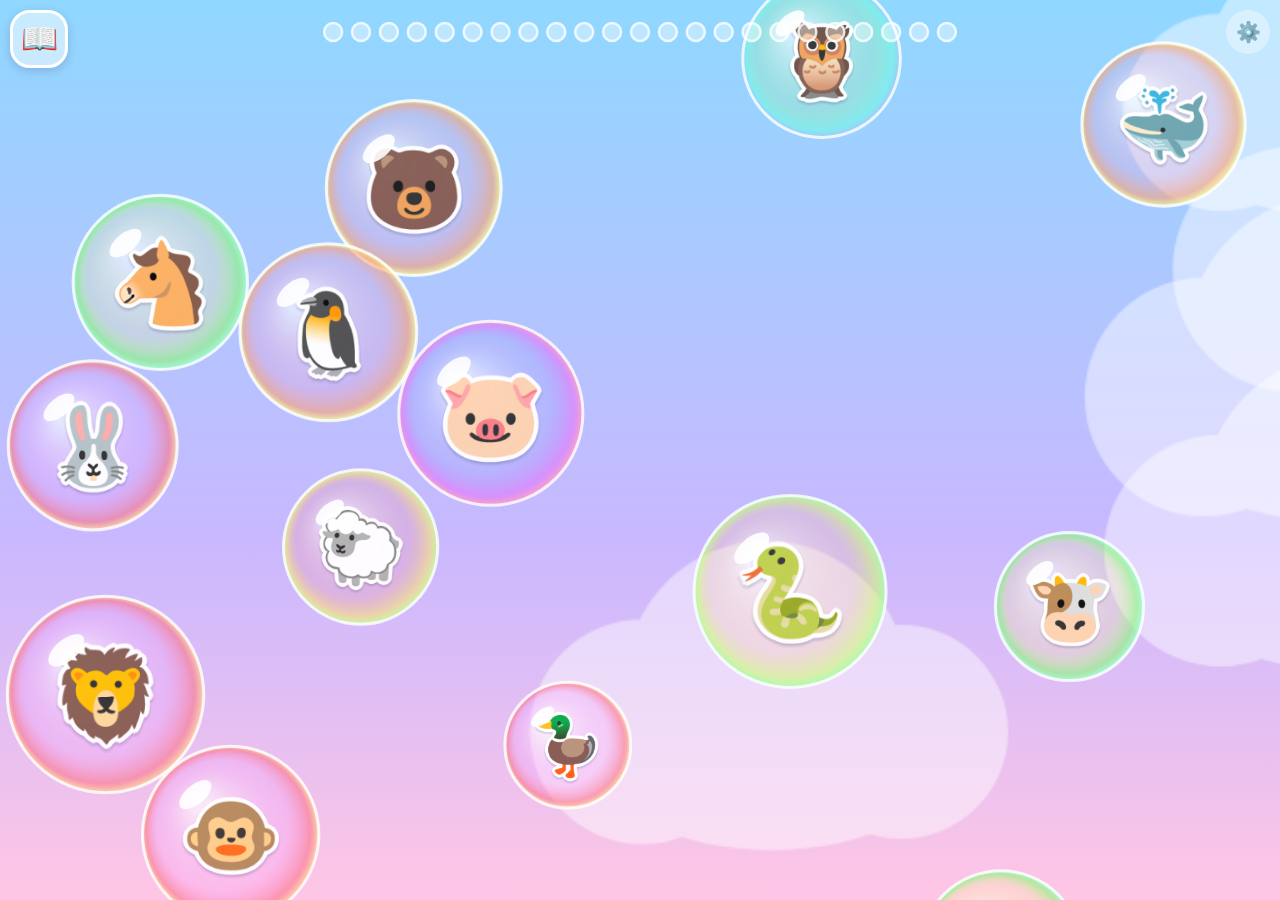
==== commit e064a901: "Bubble Pop: powers as rare pickups (Big kid levels) About once every 45 to 60 seconds of play a powe" ====
--- a/bubble-pop/index.html
+++ b/bubble-pop/index.html
@@ -23,6 +23,7 @@
   .sky { position: fixed; inset: 0; pointer-events: none; }
   #skyA { background: linear-gradient(180deg, #8fd8ff 0%, #c9b8ff 60%, #ffc6e5 100%); }
   #skyB { opacity: 0; }
+  #tint { background: rgba(60,120,255,.17); opacity: 0; transition: opacity .8s ease; } /* slow-mo's gentle blue */
 
   /* Parent button: small, faded, needs a long press so little fingers don't open it */
   #parentBtn { position: fixed; top: calc(10px + env(safe-area-inset-top)); right: calc(10px + env(safe-area-inset-right)); width: 44px; height: 44px; border-radius: 50%; border: none; background: rgba(255,255,255,.35); font-size: 20px; z-index: 3; touch-action: none; }
@@ -69,7 +70,7 @@
 <link rel="stylesheet" href="../shared/grownup.css">
 </head>
 <body>
-<div class="sky" id="skyA"></div><div class="sky" id="skyB"></div>
+<div class="sky" id="skyA"></div><div class="sky" id="skyB"></div><div class="sky" id="tint"></div>
 <canvas id="c"></canvas>
 
 <button id="bookBtn" aria-label="Sticker book">📖</button>
@@ -134,6 +135,10 @@
     <div class="toggles" data-only="big">
       <button id="tStorm" style="grid-column: span 3">🌧️ Bubble Storm after every 5th level</button>
     </div>
+    <div class="label" data-only="big">Powers</div>
+    <div class="toggles" data-only="big">
+      <button id="tPowers" style="grid-column: span 3">✨ Rare power bubbles</button>
+    </div>
     <div class="label">Taps to pop a boss</div>
     <div class="toggles">
       <button data-boss="8">8</button>
@@ -201,8 +206,8 @@
   // survive switching. Only settings are saved here (the best score and the sticker book have their own keys, below).
   const KEY = 'bubblePop.kids.v1';
   const DEFAULTS = {
-    little: { mode: 'animals', sound: true, voice: true, speed: 0.4, find: false, levels: false, bossTaps: 12, levelLen: 23, storm: false, book: true, size: 1.2, skyShift: true },
-    big: { mode: 'animals', sound: true, voice: true, speed: 0.6, find: false, levels: true, bossTaps: 12, levelLen: 23, storm: true, book: true, size: 1 },
+    little: { mode: 'animals', sound: true, voice: true, speed: 0.4, find: false, levels: false, bossTaps: 12, levelLen: 23, storm: false, powers: false, book: true, size: 1.2, skyShift: true },
+    big: { mode: 'animals', sound: true, voice: true, speed: 0.6, find: false, levels: true, bossTaps: 12, levelLen: 23, storm: true, powers: true, book: true, size: 1 },
   };
   const all = { little: { ...DEFAULTS.little }, big: { ...DEFAULTS.big } };
   try {
@@ -328,7 +333,7 @@
     bubbles.push({
       x: x ?? openX(r),
       y: y ?? (H + r),
-      r, giant, item: newItem(),
+      r, giant, item: opts.item || newItem(), power: opts.power,
       vx: opts.vx || 0,
       vy: opts.vy ?? -(H * (RISE[0] + Math.random() * (RISE[1] - RISE[0]))) * (giant ? 0.7 : 1),
       phase: Math.random() * Math.PI * 2,
@@ -370,15 +375,15 @@
     setTimeout(() => { if (settings.find && !target && isPlaying()) { target = was; newTarget(); } }, 1600);
   }
 
-  function popBubble(i, quiet) {
+  function popBubble(i, quiet, noChain) { // quiet: no spoken name (power pops); quiet === 2: a chain, so only some pops sound
     const b = bubbles.splice(i, 1)[0];
     popCount++;
-    if (!quiet || Math.random() < 0.3) popSound(); // a chain of pops (the rainbow bubble) is a few sounds, not a wall
+    if (quiet !== 2 || Math.random() < 0.3) popSound(); // a chain of pops (the rainbow bubble) is a few sounds, not a wall
     const live = isPlaying(); // while a boss is up or a break is on, leftovers just pop: no Find it, no level credit
     const isTarget = live && settings.find && target && b.item.id === target.id;
     if (isTarget) foundIt(b);
     else {
-      if (!storm && !quiet) say(b.item.say); // the storm's only talking is counting
+      if (!storm && !quiet || b.power) say(b.item.say); // the storm's only talking is counting
       // after a few misses, ask again and make the right ones shimmer
       if (live && settings.find && target && ++wrongRun >= 3) { wrongRun = 0; hintGlow = 1; setTimeout(ask, 900); }
     }
@@ -402,6 +407,8 @@
     if (storm) { /* storm pops score in stormScore */ }
     else if (settings.levels) { if (live && (!settings.find || isTarget)) levelPop(); } // the boss pop is the celebration
     else if (!settings.find && popCount % 12 === 0) celebrate();
+    if (b.power && live) startPower(b.power);
+    if (power && power.def.onPop && !noChain && live) power.def.onPop(b);
     // keep the screen lively: a fresh bubble arrives soon after each pop
     setTimeout(() => { if (isPlaying() && bubbles.length < maxBubbles()) spawnBubble(); }, 400);
   }
@@ -457,6 +464,7 @@
   }
 
   function levelPop() {
+    if (lv.phase !== 'play') return; // a power's chain can fill the level in the middle of a pop
     lv.pops++; lv.pipT = 0;
     if (lv.pops >= popsNeeded()) startBoss();
   }
@@ -470,6 +478,7 @@
   function resetLevel() {
     const wasBreak = lv.phase === 'break' || (storm && storm.counts); // a break or a storm that was on counts as done
     if (storm) endStormNow();
+    endPower(); powerT = POWER_DEBUG ? 1.5 : 45 + Math.random() * 15; bubbles.splice(0, bubbles.length, ...bubbles.filter(b => !b.power));
     boss = null; card = null; lv.phase = 'play'; lv.pops = 0; lv.t = 0; lv.themed = false;
     if (wasBreak) lv.level++;
     inBoss.clear();
@@ -509,7 +518,7 @@
     return (x - c.x) ** 2 + (y - c.y) ** 2 <= r * r;
   }
   function startBoss() {
-    lv.phase = 'boss'; lv.t = 0;
+    lv.phase = 'boss'; lv.t = 0; endPower();
     for (const b of bubbles) b.leave = true; // the rest drift up and away
     const look = lv.level % 2 ? 'crown' : 'creature';
     boss = { look, t: 0, hits: 0, sqT: 9, idle: 0, shown: 0, hue: look === 'crown' ? (Math.random() * 360) | 0 : pick([150, 285, 20, 200]),
@@ -700,7 +709,6 @@
   const TENS = ['', 'Ten', 'Twenty', 'Thirty', 'Forty', 'Fifty', 'Sixty', 'Seventy', 'Eighty', 'Ninety'];
   const tensWord = n => { const h = (n / 100) | 0, t = (n % 100) / 10; return (h ? ONES[h] + ' hundred' : '') + (h && t ? ' ' : '') + (t ? TENS[t] : ''); };
 
-  function endPower() {} // powers arrive in a later part
   function startStorm(counts, score = 0) {
     endPower();
     for (const b of bubbles) b.leave = true; // whatever is left of the last level drifts away
@@ -768,13 +776,13 @@
   }
   function updateStorm(dt, ldt) {
     stepPool(trails, dt, 0, 1); stepPool(fireworks, dt, 120, 0.985);
-    for (let i = rings.length - 1; i >= 0; i--) if ((rings[i].t += dt) > 0.9) rings.splice(i, 1);
+    for (let i = rings.length - 1; i >= 0; i--) if ((rings[i].t += dt) > (rings[i].dur || 0.9)) rings.splice(i, 1);
     if (!storm) return;
     const S = storm;
     S.t += ldt; S.bump = Math.max(0, S.bump - dt * 4); S.starT += dt; S.bannerT += dt;
     // pending chain pops, from the rainbow bubble
     const due = bubbles.filter(o => o.ct !== undefined && (o.ct -= dt) <= 0);
-    for (const o of due) { const i = bubbles.indexOf(o); if (i >= 0) popBubble(i, true); }
+    for (const o of due) { const i = bubbles.indexOf(o); if (i >= 0) popBubble(i, 2); }
     if (S.phase === 'card') { if (S.t >= STORM_CARD) { S.phase = 'rain'; S.rt = 0; S.spawnT = 0; } return; }
     if (S.phase === 'end') {
       if (S.t >= STORM_END) finishStorm();
@@ -894,8 +902,9 @@
   }
   function drawRings() {
     for (const r of rings) { // the rainbow's shockwave
-      const p = r.t / 0.9, rad = unit() * 1.2 * p;
+      const p = r.t / (r.dur || 0.9), rad = (r.max || unit() * 1.2) * p;
       ctx.globalAlpha = 1 - p; ctx.lineWidth = unit() * 0.03 * (1 - p) + 2;
+      if (r.col) { ctx.strokeStyle = r.col; ctx.lineWidth = 8 * (1 - p) + 2; ctx.beginPath(); ctx.arc(r.x, r.y, Math.max(1, rad), 0, 7); ctx.stroke(); continue; }
       for (let c = 0; c < 3; c++) { ctx.strokeStyle = BRIGHT[(c * 2) % 7]; ctx.beginPath(); ctx.arc(r.x, r.y, Math.max(1, rad - c * ctx.lineWidth), 0, 7); ctx.stroke(); }
     }
     ctx.globalAlpha = 1;
@@ -996,6 +1005,135 @@
   bookEl.addEventListener('click', e => { if (e.target === bookEl && performance.now() - bookAt > 250) closeBook(); }); // the dimmed edge closes it too
   addEventListener('keydown', e => { if (e.key === 'Escape') closeBook(); });
   addEventListener('resize', () => { if (bookOpen) renderTab(bookTab); });
+
+  // ---------- Powers (rare pickups in Big kid levels) ----------
+  // About once a minute of play a power bubble floats up with a big icon. Popping it starts the power for 8 seconds,
+  // shown by a banner with a ring that drains. Each power is { id, icon, name, start(), update(dt), draw(now), end() } (plus an
+  // optional onPop(b)), so the planned roguelike can deal them as cards. Not in storms or boss fights.
+  const POWER_T = 8;
+  const POWER_DEBUG = /[?&]debug/.test(location.search) && /[?&]power\b/.test(location.search);
+  const POWER_FORCE = POWER_DEBUG ? (/[?&]power=(\w+)/.exec(location.search) || [])[1] : null;
+  const BUDDY = '#7fdcff';
+  let buddyBody = null, power = null, powerT = POWER_DEBUG ? 1.5 : 45 + Math.random() * 15, lastPower = '', slow = 1, buddy = null;
+  const tintEl = document.getElementById('tint');
+  const powersOn = () => who === 'big' && settings.levels && settings.powers;
+
+  const POWERS = [
+    { id: 'magnet', icon: '🧲', name: 'Magnet',
+      // a held finger pulls the bubbles around it in
+      start() {}, end() {},
+      update(dt) {
+        const R = unit() * 0.45;
+        for (const f of fingers.values()) for (const b of bubbles) {
+          if (b.leave) continue;
+          const dx = f.x - b.x, dy = f.y - b.y, d = Math.hypot(dx, dy);
+          if (d >= R || d < 6) continue;
+          const mv = Math.min(d, (1 - d / R) * unit() * 1.1 * dt + 18 * dt);
+          b.x += dx / d * mv; b.y += dy / d * mv;
+        }
+      },
+      draw(now) {
+        const R = unit() * 0.45;
+        ctx.lineWidth = 4;
+        for (const f of fingers.values()) for (let k = 0; k < 2; k++) { // rings that shrink into the finger
+          const p = (now / 900 + k * 0.5) % 1;
+          ctx.globalAlpha = 0.75 * Math.sin(Math.PI * p); ctx.strokeStyle = k ? '#ff6fb1' : '#ffffff';
+          ctx.beginPath(); ctx.arc(f.x, f.y, R * (1 - p) + 14, 0, 7); ctx.stroke();
+        }
+        ctx.globalAlpha = 1;
+      } },
+    { id: 'slowmo', icon: '🐢', name: 'Slow-mo',
+      // everything drifts at half speed under a gentle blue tint
+      start() { slow = 0.5; tintEl.style.opacity = '1'; }, end() { slow = 1; tintEl.style.opacity = '0'; },
+      update() {}, draw() {} },
+    { id: 'bigpop', icon: '💥', name: 'Big pop',
+      // every pop also pops its neighbours, with a shockwave
+      start() {}, end() {}, update() {}, draw() {},
+      onPop(b) {
+        rings.push({ x: b.x, y: b.y, t: 0, dur: 0.5, max: b.r * 3.4, col: '#fff3a8' });
+        const near = bubbles.filter(o => !o.leave && Math.hypot(o.x - b.x, o.y - b.y) <= b.r * 1.5 + o.r);
+        for (const o of near) { const i = bubbles.indexOf(o); if (i >= 0 && isPlaying()) popBubble(i, true, true); }
+      } },
+    { id: 'buddy', icon: '🫧', name: 'Bubble buddy',
+      // an original little helper bubble with eyes zips around popping bubbles on its own
+      start() { buddy = { x: W * 0.5, y: H * 0.78, target: null, cool: 0.5, t: 0, trail: [] }; },
+      end() { buddy = null; },
+      update(dt) {
+        const B = buddy; if (!B) return;
+        B.t += dt; B.cool -= dt;
+        if (!B.target || !bubbles.includes(B.target) || B.target.leave) {
+          let bestD = Infinity; B.target = null;
+          for (const b of bubbles) { if (b.leave || b.y < 0 || b.y > H) continue; const d = Math.hypot(b.x - B.x, b.y - B.y); if (d < bestD) { bestD = d; B.target = b; } }
+        }
+        const sp = unit() * 1.15;
+        let tx = B.x + Math.cos(B.t * 2) * 30, ty = B.y + Math.sin(B.t * 2.6) * 20; // nothing to pop: bob about
+        if (B.target) { tx = B.target.x; ty = B.target.y; }
+        const dx = tx - B.x, dy = ty - B.y, d = Math.hypot(dx, dy) || 1, mv = Math.min(d, sp * dt);
+        B.x += dx / d * mv; B.y += dy / d * mv;
+        if ((B.trail[0] ? Math.hypot(B.trail[0].x - B.x, B.trail[0].y - B.y) : 99) > 10) { B.trail.unshift({ x: B.x, y: B.y }); if (B.trail.length > 6) B.trail.pop(); }
+        if (B.target && d < B.target.r * 0.85 + 14 && B.cool <= 0 && isPlaying()) {
+          const i = bubbles.indexOf(B.target); B.target = null; B.cool = 0.4;
+          if (i >= 0) popBubble(i, true);
+        }
+      },
+      draw(now) {
+        const B = buddy; if (!B) return;
+        const r = Math.max(24, Math.min(40, unit() * 0.05)), g = ctx;
+        for (let i = B.trail.length - 1; i >= 0; i--) { // a little whoosh of sparkles
+          g.globalAlpha = 0.5 * (1 - i / 7); g.fillStyle = BRIGHT[(i + 2) % 7];
+          g.beginPath(); g.arc(B.trail[i].x, B.trail[i].y, r * 0.22 * (1 - i / 8), 0, 7); g.fill();
+        }
+        g.globalAlpha = 1;
+        // a solid aqua body, so it never looks like a bubble to pop; one master, built the first time it is needed
+        const sp = buddyBody || (buddyBody = bodySprite({ item: { kind: 'color', color: BUDDY }, gold: false, hue: 0 })), bob = Math.sin(now / 160) * r * 0.05;
+        if (sp) { const w = sp.w * r / RM; g.drawImage(sp.c, B.x - w / 2, B.y - w / 2 + bob, w, w); } else paintBody(g, B.x, B.y + bob, r, BUDDY, 0, false);
+        strokeRim(g, B.x, B.y + bob, r);
+        const lx = B.target ? Math.max(-1, Math.min(1, (B.target.x - B.x) / 80)) : 0, ly = B.target ? Math.max(-1, Math.min(1, (B.target.y - B.y) / 80)) : 0;
+        for (const s of [-1, 1]) { // eyes that look where it is going
+          g.beginPath(); g.arc(B.x + s * r * 0.34, B.y - r * 0.12 + bob, r * 0.27, 0, 7); g.fillStyle = '#fff'; g.fill(); g.lineWidth = 1.5; g.strokeStyle = '#2b2d5c'; g.stroke();
+          g.beginPath(); g.arc(B.x + s * r * 0.34 + lx * r * 0.1, B.y - r * 0.12 + ly * r * 0.1 + bob, r * 0.13, 0, 7); g.fillStyle = '#2b2d5c'; g.fill();
+        }
+        g.fillStyle = 'rgba(255,111,160,.5)'; for (const s of [-1, 1]) { g.beginPath(); g.arc(B.x + s * r * 0.58, B.y + r * 0.22 + bob, r * 0.13, 0, 7); g.fill(); }
+        g.beginPath(); g.arc(B.x, B.y + r * 0.15 + bob, r * 0.25, 0.15 * Math.PI, 0.85 * Math.PI); g.lineWidth = 2.5; g.lineCap = 'round'; g.strokeStyle = '#2b2d5c'; g.stroke();
+        g.fillStyle = 'rgba(255,255,255,.9)'; g.beginPath(); g.ellipse(B.x - r * 0.45, B.y - r * 0.55 + bob, r * 0.2, r * 0.1, -0.7, 0, 7); g.fill();
+      } },
+  ];
+
+  function startPower(id) {
+    const def = POWERS.find(p => p.id === id); if (!def) return;
+    endPower();
+    power = { def, t: 0 }; lastPower = id; def.start();
+    if (settings.sound && audio()) { const t = actx.currentTime; [0, 2, 4, 7].forEach((n, i) => tone(NOTES[n], t + i * 0.07, 0.4, 'triangle', 0.11)); }
+  }
+  function endPower() {
+    if (!power) return;
+    power.def.end(); power = null;
+    if (settings.sound && audio()) { const t = actx.currentTime; tone(NOTES[4], t, 0.4, 'sine', 0.07); tone(NOTES[1], t + 0.12, 0.5, 'sine', 0.06); }
+  }
+  function spawnPowerBubble() {
+    const ids = POWERS.map(p => p.id).filter(i => i !== lastPower), id = POWER_FORCE && POWERS.some(p => p.id === POWER_FORCE) ? POWER_FORCE : pick(ids), def = POWERS.find(p => p.id === id);
+    const r = baseR() * 1.3;
+    spawnBubble(undefined, undefined, { giant: false, r, power: id, item: { kind: 'emoji', glyph: def.icon, say: def.name + '!', id: 'p' + id } });
+  }
+  function updatePower(dt, ldt) {
+    if (power) { power.t += ldt; power.def.update(dt); if (power && power.t >= POWER_T) endPower(); } // a power's own pop can fill the level, and the boss ends it
+    if (!powersOn() || !isPlaying() || power || bubbles.some(b => b.power)) return;
+    if ((powerT -= ldt) <= 0) { powerT = 45 + Math.random() * 15; spawnPowerBubble(); }
+  }
+  function drawPowerBanner(now) {
+    const t = power.t, a = Math.min(clamp01(t / 0.25), clamp01((POWER_T - t) / 0.8)), n = popsNeeded(), narrow = !settings.find && W < 560;
+    const badgeB = 10 + SAT + Math.max(40, Math.min(64, unit() * 0.13)) * 1.35;
+    const y = (settings.find ? badgeB + 38 : narrow ? SAT + 84 : SAT + 32) + 46, h = 58;
+    ctx.save(); ctx.globalAlpha = a;
+    ctx.font = `900 22px ${TEXT_FONT}`; const tw = ctx.measureText(power.def.name).width, w = h + tw + 26, x = W / 2 - w / 2;
+    roundRectPath(ctx, x, y - h / 2, w, h, h / 2); ctx.fillStyle = 'rgba(255,255,255,.92)'; ctx.fill(); ctx.lineWidth = 3; ctx.strokeStyle = '#ffd5ee'; ctx.stroke();
+    const ix = x + h / 2, rem = clamp01(1 - t / POWER_T);
+    ctx.lineWidth = 5; ctx.lineCap = 'round'; ctx.strokeStyle = 'rgba(43,45,92,.12)'; ctx.beginPath(); ctx.arc(ix, y, h / 2 - 5, 0, 7); ctx.stroke();
+    ctx.strokeStyle = '#ff6fb1'; ctx.beginPath(); ctx.arc(ix, y, h / 2 - 5, -Math.PI / 2, -Math.PI / 2 + rem * Math.PI * 2); ctx.stroke(); // the ring drains
+    drawItem({ kind: 'emoji', glyph: power.def.icon }, ix, y, 30, 1);
+    ctx.textAlign = 'left'; ctx.textBaseline = 'middle'; ctx.fillStyle = '#2b2d5c'; ctx.fillText(power.def.name, x + h + 2, y + 1);
+    ctx.restore();
+  }
 
   // ---- boss looks ----
   // Static parts are painted once per boss into one master sprite (bubble, crown, content sticker, creature body);
@@ -1295,7 +1433,7 @@
   const bodyKey = (tint, h) => String(tint || h);
   // the bubble body: a smooth gradient, so one master at 1 px per css px is enough; the rim is drawn live
   function bodySprite(b) {
-    const tint = b.gold ? GOLD : b.item.kind === 'color' ? b.item.color : null, key = bodyKey(tint, hueOf(b));
+    const tint = b.gold ? GOLD : b.power ? '#ffeaa6' : b.item.kind === 'color' ? b.item.color : null, key = bodyKey(tint, hueOf(b));
     const sp = bodySprites.get(key);
     if (!sp) want({ key, type: 'body', tint, h: hueOf(b) }, true);
     return sp;
@@ -1411,6 +1549,7 @@
     const m = settings.mode, all = m === 'mix', out = [];
     if (settings.levels || DEBUG_STORM) out.push(HAND, STAR); // the boss hint and the break card's stars
     if (stormOn() || DEBUG_STORM) out.push(CROWN);
+    if (powersOn() || POWER_DEBUG) for (const pw of POWERS) out.push({ kind: 'emoji', glyph: pw.icon });
     if (all || m === 'animals') for (const a of ANIMALS) out.push({ kind: 'emoji', glyph: a[0] });
     if (all || m === 'letters') for (const l of LETTERS) out.push({ kind: 'text', glyph: l });
     if (all || m === 'numbers') for (let n = 1; n <= 10; n++) out.push({ kind: 'text', glyph: String(n) });
@@ -1421,6 +1560,7 @@
   function queueWarm() {
     const tints = settings.mode === 'colors' || settings.mode === 'mix' ? COLORS.map(c => c[1]) : [];
     if (stormOn() || DEBUG_STORM) tints.push(GOLD);
+    if (powersOn() || POWER_DEBUG) tints.push('#ffeaa6');
     for (let h = 0; h < HUES; h++) want({ key: bodyKey(null, h), type: 'body', tint: null, h });
     for (const t of tints) want({ key: bodyKey(t, 0), type: 'body', tint: t, h: 0 });
     for (const it of warmItems()) want({ key: itemKey(it), type: 'item', item: it });
@@ -1558,10 +1698,10 @@
     const sp = b.rainbow ? (rainbowBody || (rainbowBody = paintRainbowBody())) : bodySprite(b);
     if (sp) { const w = sp.w * r / RM; ctx.drawImage(sp.c, b.x - w / 2, b.y - w / 2, w, w); strokeRim(ctx, b.x, b.y, r); }
     else paintBody(ctx, b.x, b.y, r, b.item.kind === 'color' ? b.item.color : null, hueOf(b) * (360 / HUES), true); // not warmed yet
-    if (b.item.kind !== 'color' && !b.rainbow) drawItem(b.item, b.x, b.y, r * 0.75, 0.95);
-    if (b.gold || b.rainbow) { // a shimmer: a bright rim pulse and twinkles going around
+    if (b.item.kind !== 'color' && !b.rainbow) drawItem(b.item, b.x, b.y, r * (b.power ? 0.95 : 0.75), 0.95);
+    if (b.gold || b.rainbow || b.power) { // a shimmer: a bright rim pulse and twinkles going around
       const k = 0.5 + 0.5 * Math.sin(now / 160 + b.phase);
-      ctx.lineWidth = 3; ctx.strokeStyle = `rgba(255,248,190,${0.45 + k * 0.5})`; ctx.beginPath(); ctx.arc(b.x, b.y, r * (1.06 + k * 0.06), 0, 7); ctx.stroke();
+      ctx.lineWidth = b.power ? 6 : 3; ctx.strokeStyle = b.power ? `rgba(255,190,40,${0.55 + k * 0.45})` : `rgba(255,248,190,${0.45 + k * 0.5})`; ctx.beginPath(); ctx.arc(b.x, b.y, r * (1.06 + k * 0.06), 0, 7); ctx.stroke();
       ctx.fillStyle = '#fff';
       for (let j = 0; j < 3; j++) { const a = now / 600 + j * 2.1 + b.phase; sparkle4(b.x + Math.cos(a) * r * 0.9, b.y + Math.sin(a) * r * 0.9, r * 0.13 * (0.4 + 0.6 * ((Math.sin(now / 130 + j * 2) + 1) / 2))); }
     }
@@ -1575,10 +1715,10 @@
     const sp = settings.speed;
     updateLevels(dt, asleep ? 0 : dt); // bedtime freezes the boss and break clocks
     updateStorm(dt, asleep ? 0 : dt);
-    updateFlies(dt);
+    updateFlies(dt); updatePower(dt, asleep ? 0 : dt);
     // nobody's found it for a while: ask again and shimmer the right ones
     if (settings.find && target && isPlaying() && performance.now() - askedAt > 12000) { hintGlow = 1; ask(); }
-    spawnT -= dt;
+    spawnT -= dt * slow;
     // the timer keeps a steady stream; the cap is only a ceiling for when lots of taps add extras
     if (spawnT <= 0 && isPlaying() && bubbles.length < maxBubbles() + 4) {
       spawnBubble();
@@ -1588,12 +1728,13 @@
     }
     for (let i = bubbles.length - 1; i >= 0; i--) {
       const b = bubbles[i];
-      b.phase += dt * 1.5;
-      b.x += (Math.sin(b.phase) * 20 + b.vx) * dt;
+      const ds = b.leave || b.storm ? dt : dt * slow; // slow-mo
+      b.phase += ds * 1.5;
+      b.x += (Math.sin(b.phase) * 20 + b.vx) * ds;
       b.vx *= 0.96; // the scatter from a giant pop slows to a drift
       if (b.leave) { b.lvy = Math.min(H * 0.55, (b.lvy || Math.abs(b.vy * sp)) + H * dt); b.y -= b.lvy * dt; } // speeding away once a boss is coming
       else if (b.storm) stormMove(b, dt);
-      else b.y += b.vy * sp * dt;
+      else b.y += b.vy * sp * ds;
       b.x = Math.max(b.r, Math.min(W - b.r, b.x));
       if (b.y < -b.r * 1.5) bubbles.splice(i, 1);
     }
@@ -1618,6 +1759,7 @@
     drawSky(now);
     drawPool(fireworks); drawPool(trails);
     for (const b of bubbles) drawBubble(b, now);
+    if (power) power.def.draw(now);
     drawBoss(); drawBossHint();
     for (const p of particles) {
       const k = 1 - p.t / p.life;
@@ -1657,6 +1799,7 @@
     drawPips(now);
     if (settings.find && target && isPlaying()) drawTargetBadge(now);
     drawRings(); drawFlies();
+    if (power) drawPowerBanner(now);
     if (storm) { if (storm.phase === 'rain') drawStormHud(now); drawStormCards(now); }
   }
 
@@ -1704,6 +1847,7 @@
     document.getElementById('tVoice').classList.toggle('off', !settings.voice);
     document.getElementById('tLevels').classList.toggle('off', !settings.levels);
     document.getElementById('tStorm').classList.toggle('off', !settings.storm);
+    document.getElementById('tPowers').classList.toggle('off', !settings.powers);
     document.getElementById('tBook').classList.toggle('off', !settings.book);
     document.querySelectorAll('[data-boss]').forEach(b => b.classList.toggle('on', +b.dataset.boss === settings.bossTaps));
   }
@@ -1715,6 +1859,7 @@
     queueWarm(); // the new mode's glyphs (and tinted bodies) get warmed
     target = null; newTarget();
   });
+  document.getElementById('tPowers').onclick = () => { settings.powers = !settings.powers; saveSettings(); syncPanel(); if (!settings.powers) { endPower(); bubbles.splice(0, bubbles.length, ...bubbles.filter(b => !b.power)); } else queueWarm(); };
   document.getElementById('tBook').onclick = () => { settings.book = !settings.book; saveSettings(); syncPanel(); bookBtn.hidden = !settings.book; };
   document.getElementById('tStorm').onclick = () => { settings.storm = !settings.storm; saveSettings(); syncPanel(); if (!settings.storm && storm) resetLevel(); };
   // a reset takes two taps so it can't happen by accident
@@ -1765,7 +1910,7 @@
   if (/[?&]debug/.test(location.search)) window.__bubblePop = () => ({ target: target && target.id, found, bubbles: bubbles.length,
     targets: bubbles.filter(b => target && b.item.id === target.id).map(b => ({ x: b.x, y: b.y })),
     sprites: cacheStats(), pts: bubbles.map(b => ({ x: b.x, y: b.y, r: b.r, gold: !!b.gold, rainbow: !!b.rainbow, power: b.power || null, leave: !!b.leave })),
-    stickers: stickers.size, book: bookOpen, power: null,
+    stickers: stickers.size, book: bookOpen, power: power ? power.def.id : null, powerLeft: power ? +(POWER_T - power.t).toFixed(1) : 0, powerBubbles: bubbles.filter(b => b.power).length,
     storm: { on: !!storm, phase: storm ? storm.phase : null, score: storm ? storm.score : 0, best, t: storm ? +(storm.rt).toFixed(2) : 0, nb: !!(storm && storm.nb), shown: storm ? storm.show : 0 },
     level: lv.level, phase: settings.levels ? lv.phase : 'play', pops: lv.pops, popsNeeded: popsNeeded(), levelLength: settings.levelLen, who, bossHits: boss ? boss.hits : 0, bossTaps: bossNeed(),
     look: lv.look, theme: THEMES[theme], stars: lv.stars, popCount, confetti: confetti.length, hint: !!boss && boss.idle >= 8, breakT: lv.t,
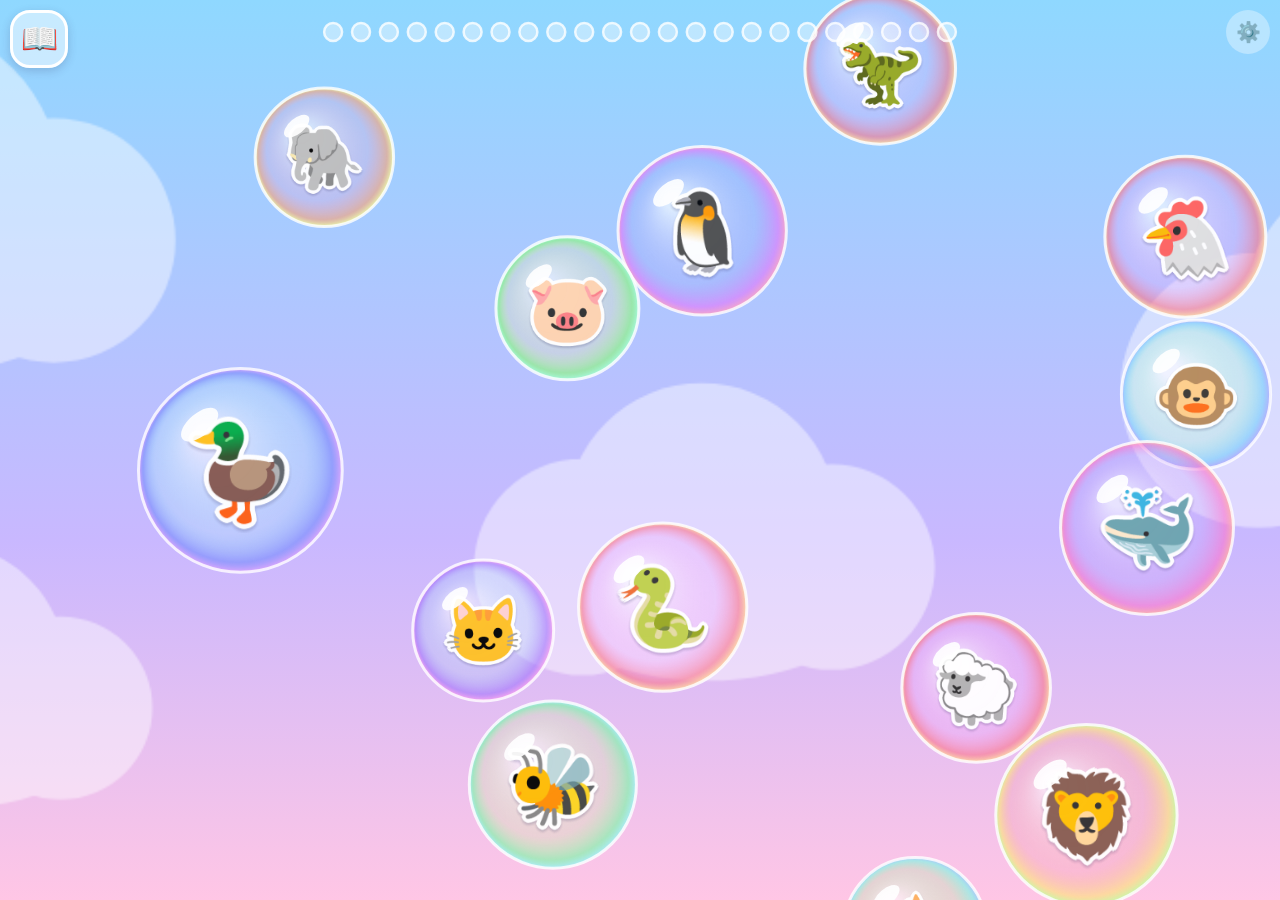
==== commit a43a761a: "Bubble Pop: Little mode sky shift Each pop in Little mode turns the sky's hue 14 degrees along a sof" ====
--- a/bubble-pop/index.html
+++ b/bubble-pop/index.html
@@ -23,6 +23,7 @@
   .sky { position: fixed; inset: 0; pointer-events: none; }
   #skyA { background: linear-gradient(180deg, #8fd8ff 0%, #c9b8ff 60%, #ffc6e5 100%); }
   #skyB { opacity: 0; }
+  #skies { position: fixed; inset: 0; pointer-events: none; transition: filter .9s linear; } /* Little mode's sky shift turns this layer's hue */
   #tint { background: rgba(60,120,255,.17); opacity: 0; transition: opacity .8s ease; } /* slow-mo's gentle blue */
 
   /* Parent button: small, faded, needs a long press so little fingers don't open it */
@@ -70,7 +71,7 @@
 <link rel="stylesheet" href="../shared/grownup.css">
 </head>
 <body>
-<div class="sky" id="skyA"></div><div class="sky" id="skyB"></div><div class="sky" id="tint"></div>
+<div id="skies"><div class="sky" id="skyA"></div><div class="sky" id="skyB"></div></div><div class="sky" id="tint"></div>
 <canvas id="c"></canvas>
 
 <button id="bookBtn" aria-label="Sticker book">📖</button>
@@ -407,6 +408,7 @@
     if (storm) { /* storm pops score in stormScore */ }
     else if (settings.levels) { if (live && (!settings.find || isTarget)) levelPop(); } // the boss pop is the celebration
     else if (!settings.find && popCount % 12 === 0) celebrate();
+    if (skyShiftOn()) skyKick();
     if (b.power && live) startPower(b.power);
     if (power && power.def.onPop && !noChain && live) power.def.onPop(b);
     // keep the screen lively: a fresh bubble arrives soon after each pop
@@ -463,6 +465,22 @@
     fadeTimer = setTimeout(() => { skyA.style.background = SKY[i]; skyB.style.transition = 'none'; skyB.style.opacity = '0'; }, 1050);
   }
 
+  // ---- Little's sky shift: each pop nudges the sky's colors along a soft pastel cycle, so the toddler sees cause and effect ----
+  // A CSS hue-rotate on the sky layers (no canvas cost), eased by a transition; it drifts back slowly when nothing is popped.
+  const skiesEl = document.getElementById('skies');
+  let skyHue = 0, skyIdle = 0, skyApplied = 0, skyTimer = 0;
+  const skyShiftOn = () => who === 'little' && settings.skyShift;
+  function skyKick() { skyHue = Math.min(170, skyHue + 14); skyIdle = 0; }
+  function updateSky(dt) {
+    skyIdle += dt;
+    if (skyIdle > 3 && skyHue > 0) skyHue = Math.max(0, skyHue - 5 * dt);
+    if ((skyTimer -= dt) > 0) return;
+    skyTimer = 0.25;
+    const h = Math.round(skyHue / 2) * 2;
+    if (h !== skyApplied) { skyApplied = h; skiesEl.style.filter = h ? `hue-rotate(${h}deg)` : ''; }
+  }
+  function resetSky() { skyHue = skyApplied = 0; skiesEl.style.filter = ''; }
+
   function levelPop() {
     if (lv.phase !== 'play') return; // a power's chain can fill the level in the middle of a pop
     lv.pops++; lv.pipT = 0;
@@ -496,7 +514,7 @@
     w = w === 'little' ? 'little' : 'big';
     if (w === who) return;
     who = w; settings = all[w]; document.body.dataset.who = w;
-    closeBook(); flies.length = 0; bookBtn.hidden = !settings.book;
+    closeBook(); flies.length = 0; resetSky(); bookBtn.hidden = !settings.book;
     resetLevel();
     lv.level = 1; lv.stars = 0;
     bubbles.length = 0; reveals.length = 0; particles.length = 0; confetti.length = 0;
@@ -1715,7 +1733,7 @@
     const sp = settings.speed;
     updateLevels(dt, asleep ? 0 : dt); // bedtime freezes the boss and break clocks
     updateStorm(dt, asleep ? 0 : dt);
-    updateFlies(dt); updatePower(dt, asleep ? 0 : dt);
+    updateSky(dt); updateFlies(dt); updatePower(dt, asleep ? 0 : dt);
     // nobody's found it for a while: ask again and shimmer the right ones
     if (settings.find && target && isPlaying() && performance.now() - askedAt > 12000) { hintGlow = 1; ask(); }
     spawnT -= dt * slow;
@@ -1910,7 +1928,7 @@
   if (/[?&]debug/.test(location.search)) window.__bubblePop = () => ({ target: target && target.id, found, bubbles: bubbles.length,
     targets: bubbles.filter(b => target && b.item.id === target.id).map(b => ({ x: b.x, y: b.y })),
     sprites: cacheStats(), pts: bubbles.map(b => ({ x: b.x, y: b.y, r: b.r, gold: !!b.gold, rainbow: !!b.rainbow, power: b.power || null, leave: !!b.leave })),
-    stickers: stickers.size, book: bookOpen, power: power ? power.def.id : null, powerLeft: power ? +(POWER_T - power.t).toFixed(1) : 0, powerBubbles: bubbles.filter(b => b.power).length,
+    skyHue: Math.round(skyHue), stickers: stickers.size, book: bookOpen, power: power ? power.def.id : null, powerLeft: power ? +(POWER_T - power.t).toFixed(1) : 0, powerBubbles: bubbles.filter(b => b.power).length,
     storm: { on: !!storm, phase: storm ? storm.phase : null, score: storm ? storm.score : 0, best, t: storm ? +(storm.rt).toFixed(2) : 0, nb: !!(storm && storm.nb), shown: storm ? storm.show : 0 },
     level: lv.level, phase: settings.levels ? lv.phase : 'play', pops: lv.pops, popsNeeded: popsNeeded(), levelLength: settings.levelLen, who, bossHits: boss ? boss.hits : 0, bossTaps: bossNeed(),
     look: lv.look, theme: THEMES[theme], stars: lv.stars, popCount, confetti: confetti.length, hint: !!boss && boss.idle >= 8, breakT: lv.t,
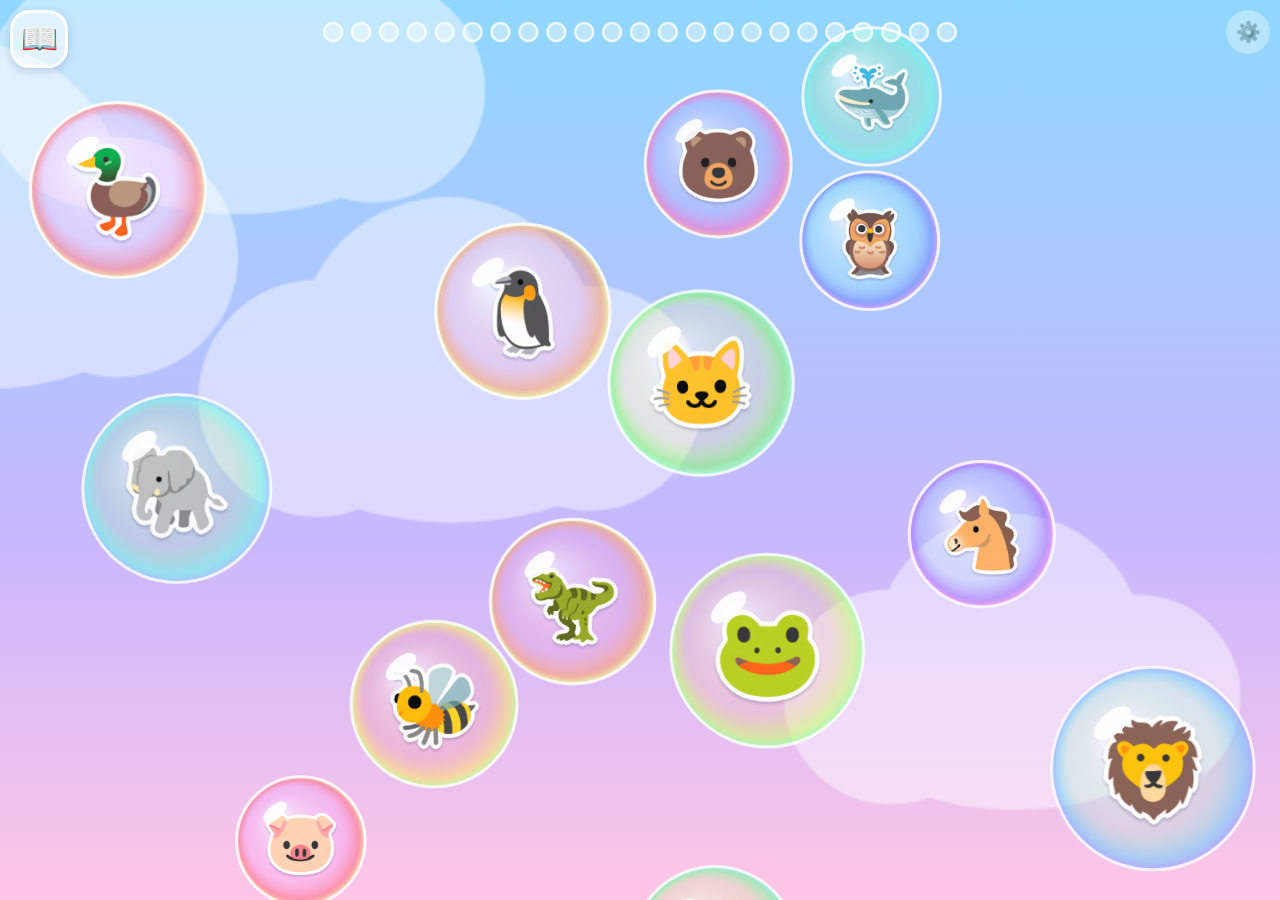
==== commit dbc883df: "Bubble Pop: sky shift toggle in the Little panel; bump the offline cache to v12 Co-Authored-By: Clau" ====
--- a/bubble-pop/index.html
+++ b/bubble-pop/index.html
@@ -139,6 +139,10 @@
     <div class="label" data-only="big">Powers</div>
     <div class="toggles" data-only="big">
       <button id="tPowers" style="grid-column: span 3">✨ Rare power bubbles</button>
+    </div>
+    <div class="label" data-only="little">Sky</div>
+    <div class="toggles" data-only="little">
+      <button id="tSky" style="grid-column: span 3">🌈 Sky changes color as bubbles pop</button>
     </div>
     <div class="label">Taps to pop a boss</div>
     <div class="toggles">
@@ -1865,6 +1869,7 @@
     document.getElementById('tVoice').classList.toggle('off', !settings.voice);
     document.getElementById('tLevels').classList.toggle('off', !settings.levels);
     document.getElementById('tStorm').classList.toggle('off', !settings.storm);
+    document.getElementById('tSky').classList.toggle('off', !settings.skyShift);
     document.getElementById('tPowers').classList.toggle('off', !settings.powers);
     document.getElementById('tBook').classList.toggle('off', !settings.book);
     document.querySelectorAll('[data-boss]').forEach(b => b.classList.toggle('on', +b.dataset.boss === settings.bossTaps));
@@ -1877,6 +1882,7 @@
     queueWarm(); // the new mode's glyphs (and tinted bodies) get warmed
     target = null; newTarget();
   });
+  document.getElementById('tSky').onclick = () => { settings.skyShift = !settings.skyShift; saveSettings(); syncPanel(); if (!settings.skyShift) resetSky(); };
   document.getElementById('tPowers').onclick = () => { settings.powers = !settings.powers; saveSettings(); syncPanel(); if (!settings.powers) { endPower(); bubbles.splice(0, bubbles.length, ...bubbles.filter(b => !b.power)); } else queueWarm(); };
   document.getElementById('tBook').onclick = () => { settings.book = !settings.book; saveSettings(); syncPanel(); bookBtn.hidden = !settings.book; };
   document.getElementById('tStorm').onclick = () => { settings.storm = !settings.storm; saveSettings(); syncPanel(); if (!settings.storm && storm) resetLevel(); };
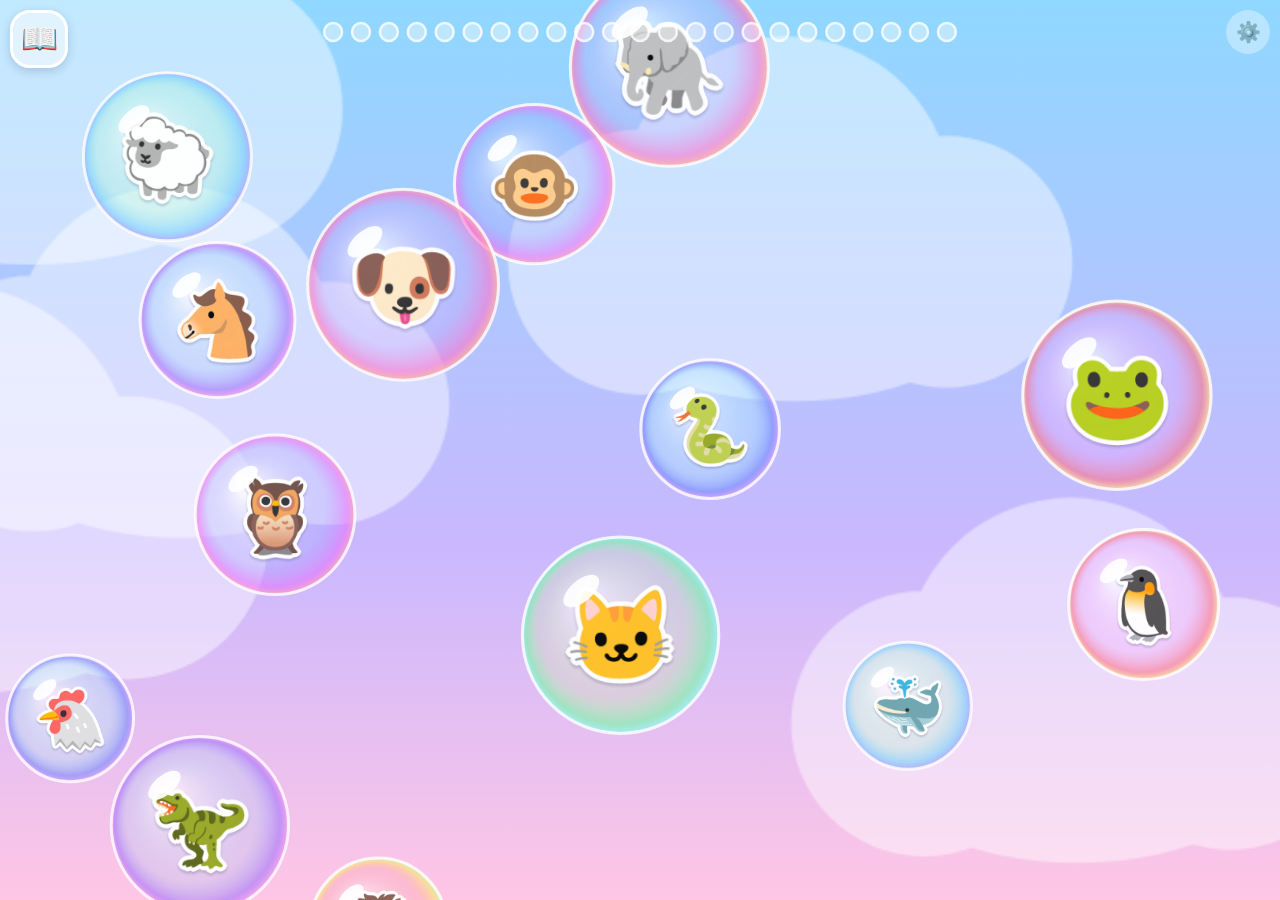
==== commit ec3249ad: "Bubble Pop: bigger fireworks, docs for the two modes, storm, book and powers Fireworks get more and " ====
--- a/bubble-pop/index.html
+++ b/bubble-pop/index.html
@@ -709,7 +709,7 @@
       for (let i = 0; i < P.n; i++) {
         if (P.life[i] <= 0 || P.col[i] !== c) continue;
         const k = 1 - P.t[i] / P.life[i];
-        if ((k > 0.66 ? 0 : k > 0.33 ? 1 : 2) !== a) continue;
+        if ((k > 0.45 ? 0 : k > 0.2 ? 1 : 2) !== a) continue;
         const r = P.sz[i] * (0.5 + 0.5 * k);
         ctx.moveTo(P.x[i] + r, P.y[i]); ctx.arc(P.x[i], P.y[i], r, 0, 7); any = true;
       }
@@ -717,12 +717,13 @@
     }
     ctx.globalAlpha = 1;
   }
-  const trails = makePool(260), fireworks = makePool(420), rings = [];
+  const trails = makePool(260), fireworks = makePool(640), rings = [];
   function burst(x, y, n, speed) {
     const col = (Math.random() * 7) | 0;
+    rings.push({ x, y, t: 0, dur: 0.4, max: unit() * 0.14, col: '#ffffff' }); // a quick flash where it goes off
     for (let k = 0; k < n; k++) {
       const a = k / n * Math.PI * 2 + Math.random() * 0.2, s = speed * (0.55 + Math.random() * 0.55);
-      emit(fireworks, x, y, Math.cos(a) * s, Math.sin(a) * s, 0.9 + Math.random() * 0.6, k % 5 === 0 ? (col + 3) % 7 : col, 2.5 + Math.random() * 2.5);
+      emit(fireworks, x, y, Math.cos(a) * s, Math.sin(a) * s, 1.1 + Math.random() * 0.7, k % 5 === 0 ? (col + 3) % 7 : col, 4 + Math.random() * 4);
     }
     if (settings.sound && audio()) { const t = actx.currentTime; tone(110 + Math.random() * 60, t, 0.25, 'triangle', 0.12); tone(pick(NOTES) * 2, t + 0.05, 0.4, 'sine', 0.04); }
   }
@@ -828,8 +829,8 @@
       emit(trails, b.x + (Math.random() - 0.5) * b.r * 0.5, b.y + b.r * 0.35 + Math.random() * b.r * 0.2, (Math.random() - 0.5) * 14, 6, 0.55, b.tc, 2 + Math.random() * 2.5);
     }
     // from 30 points, fireworks in the sky
-    if (S.score >= 30 && S.phase === 'rain') { S.fwT -= dt; if (S.fwT <= 0) { burst(W * (0.1 + Math.random() * 0.8), H * (0.12 + Math.random() * 0.4), 26, unit() * 0.4); S.fwT = 0.7 + Math.random() * 0.5; } }
-    if (S.show > 0) { S.showT -= dt; if (S.showT <= 0) { burst(W * (0.08 + Math.random() * 0.84), H * (0.1 + Math.random() * 0.5), 42, unit() * 0.55); S.show--; S.showT = 0.28; } }
+    if (S.score >= 30 && S.phase === 'rain') { S.fwT -= dt; if (S.fwT <= 0) { burst(W * (0.1 + Math.random() * 0.8), H * (0.12 + Math.random() * 0.4), 36, unit() * 0.5); S.fwT = 0.7 + Math.random() * 0.5; } }
+    if (S.show > 0) { S.showT -= dt; if (S.showT <= 0) { burst(W * (0.08 + Math.random() * 0.84), H * (0.1 + Math.random() * 0.5), 48, unit() * 0.62); S.show--; S.showT = 0.28; } }
   }
 
   // ---- storm drawing ----
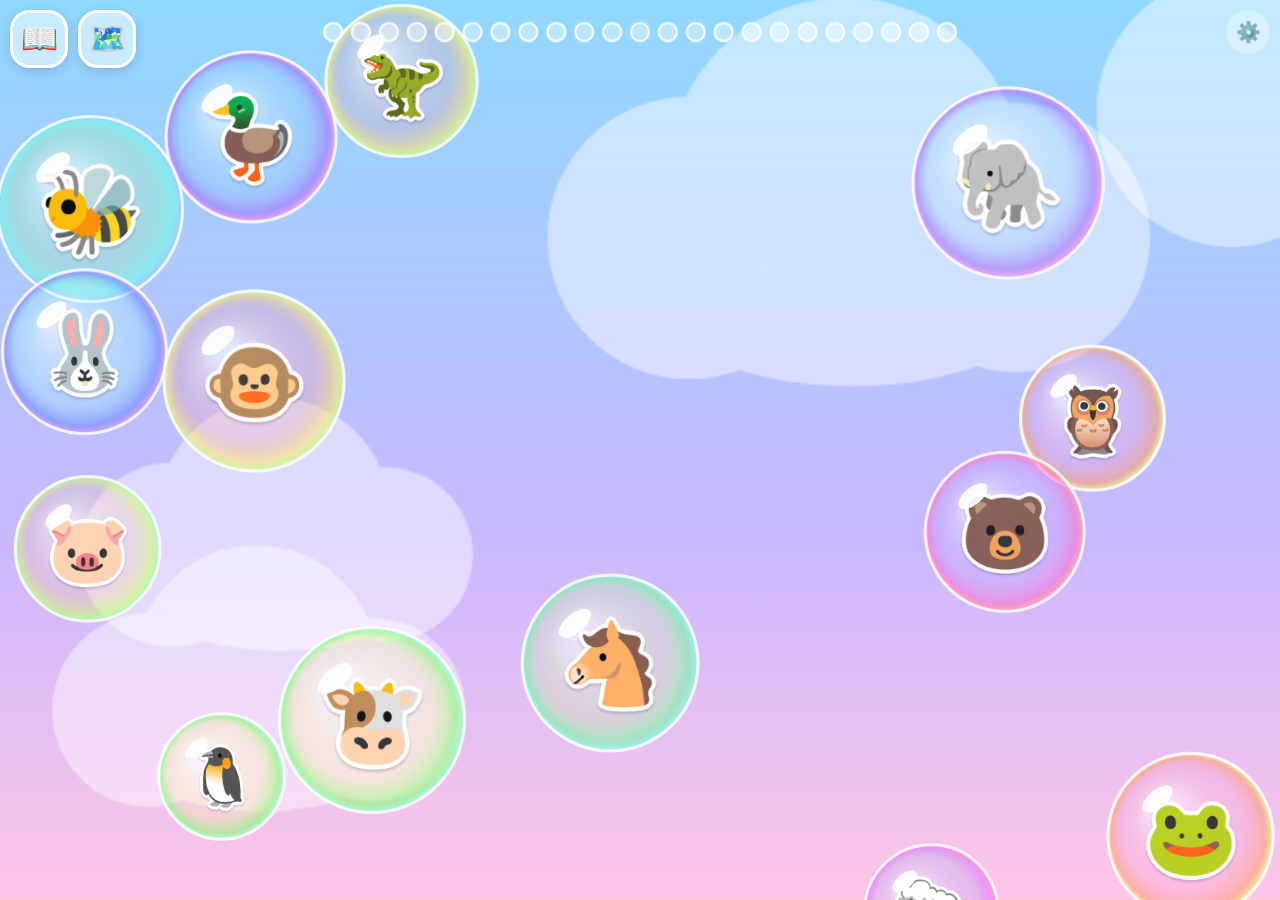
==== commit e0bb5597: "Bubble Pop: Adventure mode, a roguelike run for Big kid Bubble Pop - A 🗺️ button (Big kid only) star" ====
--- a/bubble-pop/index.html
+++ b/bubble-pop/index.html
@@ -65,6 +65,36 @@
   .cell.wig canvas { animation: wig .6s ease; }
   @keyframes wig { 20% { transform: rotate(-14deg) scale(1.12); } 45% { transform: rotate(11deg) scale(1.12); } 70% { transform: rotate(-6deg); } }
   #whoLine { margin: 0 0 6px; font-weight: 800; font-size: 14px; opacity: 1; color: #2b2d5c; background: #fff0f8; border-radius: 12px; padding: 8px 10px; }
+  /* Adventure: the map button sits beside the book (or in its place), the power cards and the end card are DOM overlays */
+  #advBtn { position: fixed; top: calc(10px + env(safe-area-inset-top)); left: calc(78px + env(safe-area-inset-left)); width: 58px; height: 58px; border-radius: 20px; border: 3px solid #fff; background: rgba(255,255,255,.5); font-size: 30px; line-height: 1; padding: 0; z-index: 3; touch-action: manipulation; box-shadow: 0 3px 10px rgba(43,45,92,.2); }
+  #advBtn.solo { left: calc(10px + env(safe-area-inset-left)); }
+  #pick, #adv { position: fixed; inset: 0; display: none; z-index: 4; align-items: center; justify-content: center; flex-direction: column; padding: max(14px, env(safe-area-inset-top)) max(14px, env(safe-area-inset-right)) max(14px, env(safe-area-inset-bottom)) max(14px, env(safe-area-inset-left)); }
+  #pick { background: rgba(43,45,92,.3); gap: 3vmin; }
+  #adv { background: rgba(43,45,92,.5); }
+  #pick.open, #adv.open { display: flex; }
+  #pick h3 { margin: 0; font: 900 clamp(30px, 7vmin, 56px)/1 "Kids Rounded", "Arial Rounded MT Bold", "Trebuchet MS", sans-serif; color: #fff; text-shadow: 0 3px 0 #ff6fb1, 0 6px 16px rgba(43,45,92,.35); }
+  #pick .cards { display: flex; gap: 3vmin; justify-content: center; max-width: 100%; }
+  .pcard { position: relative; width: clamp(104px, 27vmin, 210px); aspect-ratio: 3 / 4; border-radius: 28px; border: 5px solid #fff; background: linear-gradient(180deg, #ffffff 0%, #efe7ff 100%); box-shadow: 0 8px 24px rgba(43,45,92,.3); display: flex; flex-direction: column; align-items: center; justify-content: center; gap: 4px; padding: 6px; color: #2b2d5c; font: 900 clamp(14px, 3vmin, 20px)/1.1 "Kids Rounded", "Arial Rounded MT Bold", "Trebuchet MS", sans-serif; touch-action: manipulation; }
+  #pick.open .pcard { animation: deal .5s cubic-bezier(.3,1.5,.6,1) both; }
+  #pick.open .pcard:nth-child(2) { animation-delay: .12s; } #pick.open .pcard:nth-child(3) { animation-delay: .24s; }
+  @keyframes deal { from { transform: translateY(40vh) rotate(-12deg) scale(.6); opacity: 0; } }
+  #pick:not(.ready) .pcard { pointer-events: none; }
+  .pcard .pi { font-size: clamp(50px, 13vmin, 100px); line-height: 1.1; }
+  .pcard .px { position: absolute; top: 6px; right: 8px; background: #ff6fb1; color: #fff; border-radius: 999px; padding: 3px 9px; font-size: 16px; }
+  .asheet { position: relative; width: min(460px, 100%); max-height: 100%; overflow-y: auto; border-radius: 28px; border: 5px solid #fff; background: linear-gradient(180deg, #e6f6ff 0%, #ece3ff 60%, #ffe6f4 100%); box-shadow: 0 12px 40px rgba(0,0,0,.3); padding: 16px 18px 18px; text-align: center; color: #2b2d5c; }
+  .abig { font-size: clamp(54px, 14vmin, 96px); line-height: 1.1; }
+  .atitle { font: 900 clamp(26px, 6vmin, 40px)/1.15 "Kids Rounded", "Arial Rounded MT Bold", "Trebuchet MS", sans-serif; margin: 4px 0 8px; }
+  .atrail { display: flex; justify-content: center; gap: 6px; margin: 8px 0; }
+  .atrail i { width: 30px; height: 30px; border-radius: 50%; background: #fff; border: 3px solid #ffd5ee; display: flex; align-items: center; justify-content: center; font-style: normal; font-size: 16px; }
+  .atrail i.got { background: #ffd23f; border-color: #fff; }
+  .astars { font: 900 22px "Kids Rounded", "Arial Rounded MT Bold", "Trebuchet MS", sans-serif; }
+  .anote { font-size: 13px; opacity: .7; margin-top: 4px; }
+  .abtns { display: flex; gap: 12px; justify-content: center; margin-top: 14px; }
+  .abtns button { min-height: 68px; min-width: 120px; border-radius: 24px; border: 4px solid #fff; font: 900 24px "Kids Rounded", "Arial Rounded MT Bold", "Trebuchet MS", sans-serif; color: #fff; background: #22b84a; box-shadow: 0 4px 12px rgba(43,45,92,.25); touch-action: manipulation; padding: 0 18px; }
+  .abtns button.home { background: #2f7bff; }
+  #adv:not(.ready) .abtns button { pointer-events: none; opacity: .6; }
+  /* while a run is on, the settings it overrides wait outside it */
+  body[data-run] [data-norun] { display: none !important; }
   /* some settings only belong to one of the two modes */
   body[data-who="little"] [data-only="big"], body[data-who="big"] [data-only="little"] { display: none !important; }
 </style>
@@ -81,6 +111,11 @@
   <div class="tabs" id="bookTabs"></div>
   <div class="bgrid" id="bookGrid"></div>
 </div></div>
+
+<button id="advBtn" data-only="big" aria-label="Adventure">🗺️</button>
+<div id="pick"><h3>Pick one!</h3><div class="cards"></div></div>
+<div id="adv"><div class="asheet"><div class="abig" id="advIcon"></div><div class="atitle" id="advTitle"></div><div class="atrail" id="advTrail"></div><div class="astars" id="advStars"></div><div class="anote" id="advNote"></div>
+  <div class="abtns"><button id="advGo">▶</button><button id="advHome" class="home" aria-label="Back to popping">🏠</button></div></div></div>
 
 <button id="parentBtn" aria-label="Grown-up settings (press and hold)">⚙️<span class="ring"></span></button>
 
@@ -98,8 +133,8 @@
       <button data-mode="shapes">⭐ Shapes</button>
       <button data-mode="mix">🌈 Mix it up</button>
     </div>
-    <div class="label">Game</div>
-    <div class="modes">
+    <div class="label" data-norun>Game</div>
+    <div class="modes" data-norun>
       <button data-find="0">🫧 Free popping</button>
       <button data-find="1">🔎 Find it!</button>
     </div>
@@ -122,8 +157,8 @@
       <button data-size="1.2">Bigger</button>
       <button data-size="1.4">Biggest</button>
     </div>
-    <div class="label">Levels</div>
-    <div class="toggles">
+    <div class="label" data-norun>Levels</div>
+    <div class="toggles" data-norun>
       <button id="tLevels" style="grid-column: span 3">🏆 Levels and boss bubbles</button>
     </div>
     <div class="label">Level length</div>
@@ -132,13 +167,17 @@
       <button data-len="23">Standard</button>
       <button data-len="30">Long</button>
     </div>
-    <div class="label" data-only="big">Bonus round</div>
-    <div class="toggles" data-only="big">
+    <div class="label" data-only="big" data-norun>Bonus round</div>
+    <div class="toggles" data-only="big" data-norun>
       <button id="tStorm" style="grid-column: span 3">🌧️ Bubble Storm after every 5th level</button>
     </div>
-    <div class="label" data-only="big">Powers</div>
+    <div class="label" data-only="big" data-norun>Powers</div>
+    <div class="toggles" data-only="big" data-norun>
+      <button id="tPowers" style="grid-column: span 3">✨ Rare power bubbles</button>
+    </div>
+    <div class="label" data-only="big">Adventure</div>
     <div class="toggles" data-only="big">
-      <button id="tPowers" style="grid-column: span 3">✨ Rare power bubbles</button>
+      <button id="tAdv" style="grid-column: span 3">🗺️ Adventure button (a run that can end)</button>
     </div>
     <div class="label" data-only="little">Sky</div>
     <div class="toggles" data-only="little">
@@ -158,6 +197,7 @@
     <div class="modes">
       <button id="rBest" data-only="big">Reset best score</button>
       <button id="rBook">Reset sticker book</button>
+      <button id="rAdv" data-only="big">Reset adventure</button>
     </div>
     <div data-kg-panel></div>
     <button class="done" id="done">Let's play!</button>
@@ -212,7 +252,7 @@
   const KEY = 'bubblePop.kids.v1';
   const DEFAULTS = {
     little: { mode: 'animals', sound: true, voice: true, speed: 0.4, find: false, levels: false, bossTaps: 12, levelLen: 23, storm: false, powers: false, book: true, size: 1.2, skyShift: true },
-    big: { mode: 'animals', sound: true, voice: true, speed: 0.6, find: false, levels: true, bossTaps: 12, levelLen: 23, storm: true, powers: true, book: true, size: 1 },
+    big: { mode: 'animals', sound: true, voice: true, speed: 0.6, find: false, levels: true, bossTaps: 12, levelLen: 23, storm: true, powers: true, book: true, size: 1, adventure: true },
   };
   const all = { little: { ...DEFAULTS.little }, big: { ...DEFAULTS.big } };
   try {
@@ -222,7 +262,11 @@
       else Object.assign(all.big, saved); // the old flat settings were for everyone: they become Big kid's
     }
   } catch (e) {}
-  const saveSettings = () => { try { localStorage.setItem(KEY, JSON.stringify(all)); } catch (e) {} };
+  const saveSettings = () => {
+    // during an Adventure, settings is a copy with a few choices forced (RUN_FORCE): a grown-up's other tweaks still stick
+    if (run) for (const k in settings) if (!(k in RUN_FORCE)) all[who][k] = settings[k];
+    try { localStorage.setItem(KEY, JSON.stringify(all)); } catch (e) {}
+  };
   let who = window.KidsGrownup && KidsGrownup.who() === 'little' ? 'little' : 'big';
   let settings = all[who];
   document.body.dataset.who = who;
@@ -299,7 +343,7 @@
   }
   if ('speechSynthesis' in window) { chooseVoice(); speechSynthesis.onvoiceschanged = chooseVoice; }
   function say(text) {
-    if (!settings.voice || asleep || !('speechSynthesis' in window)) return;
+    if (!text || !settings.voice || asleep || !('speechSynthesis' in window)) return;
     speechSynthesis.cancel(); // always say the newest thing, never a backlog
     const u = new SpeechSynthesisUtterance(text);
     if (voice) u.voice = voice;
@@ -399,8 +443,10 @@
       particles.push({ x: b.x + Math.cos(a) * b.r, y: b.y + Math.sin(a) * b.r, vx: Math.cos(a) * sp, vy: Math.sin(a) * sp,
         t: 0, life: 0.6, r: 3 + Math.random() * 5, hue: (b.hue + k * 20) % 360 });
     }
-    reveals.push({ x: b.x, y: b.y, r: b.r, item: b.item, t: 0 });
+    reveals.push({ x: b.x, y: b.y, r: b.r, item: b.gloom ? SUN : b.item, t: 0 }); // a gloomy bubble turns into sunshine
+    if (b.gloom) gloomPopped(b);
     collect(b.item, b.x, b.y, b.r);
+    if (b.rainbow && !storm) rainbowChain(b); // an Adventure's rainbow card
     if (storm && storm.phase === 'rain') stormScore(b);
     if (b.giant && live) {
       // a giant bubble bursts into four little bubbles that scatter
@@ -415,6 +461,7 @@
     if (skyShiftOn()) skyKick();
     if (b.power && live) startPower(b.power);
     if (power && power.def.onPop && !noChain && live) power.def.onPop(b);
+    else if (run && run.perks.bigpop && !noChain && live) powerDef('bigpop').onPop(b);
     // keep the screen lively: a fresh bubble arrives soon after each pop
     setTimeout(() => { if (isPlaying() && bubbles.length < maxBubbles()) spawnBubble(); }, 400);
   }
@@ -447,8 +494,8 @@
   const STAR = { kind: 'shape', shape: 'Star', color: '#ffc21a' }, HAND = { kind: 'emoji', glyph: '👆' };
   // level length: Short, Standard (the default) and Long; Find it levels count correct finds, so they are a bit shorter
   const LEVEL_POPS = { 15: 5, 23: 8, 30: 10 };
-  const popsNeeded = () => QUICK ? 3 : settings.find ? LEVEL_POPS[settings.levelLen] || 8 : [15, 23, 30].includes(settings.levelLen) ? settings.levelLen : 23;
-  const bossNeed = () => QUICK ? 3 : settings.bossTaps;
+  const popsNeeded = () => QUICK ? 3 : run ? Math.round(([15, 23, 30].includes(settings.levelLen) ? settings.levelLen : 23) * 0.6) + lv.level : settings.find ? LEVEL_POPS[settings.levelLen] || 8 : [15, 23, 30].includes(settings.levelLen) ? settings.levelLen : 23;
+  const bossNeed = () => QUICK ? 3 : Math.round(settings.bossTaps * (isFinale() ? 1.5 : 1)); // the Adventure's last boss is a big one
   const isPlaying = () => !storm && (!settings.levels || lv.phase === 'play'); // a storm is its own round
   const themeOf = level => (level - 1) % THEMES.length;
   const clamp01 = v => Math.max(0, Math.min(1, v));
@@ -500,6 +547,7 @@
   function resetLevel() {
     const wasBreak = lv.phase === 'break' || (storm && storm.counts); // a break or a storm that was on counts as done
     if (storm) endStormNow();
+    if (run) hidePick();
     endPower(); powerT = POWER_DEBUG ? 1.5 : 45 + Math.random() * 15; bubbles.splice(0, bubbles.length, ...bubbles.filter(b => !b.power));
     boss = null; card = null; lv.phase = 'play'; lv.pops = 0; lv.t = 0; lv.themed = false;
     if (wasBreak) lv.level++;
@@ -517,8 +565,9 @@
   function applyWho(w) {
     w = w === 'little' ? 'little' : 'big';
     if (w === who) return;
+    stopRun(); // an Adventure belongs to Big kid
     who = w; settings = all[w]; document.body.dataset.who = w;
-    closeBook(); flies.length = 0; resetSky(); bookBtn.hidden = !settings.book;
+    closeBook(); flies.length = 0; resetSky(); bookBtn.hidden = !settings.book; syncAdvBtn();
     resetLevel();
     lv.level = 1; lv.stars = 0;
     bubbles.length = 0; reveals.length = 0; particles.length = 0; confetti.length = 0;
@@ -604,6 +653,11 @@
     if (boss.item) collect(boss.item, c.x, c.y, R * 0.5);
     boss = null; lv.phase = 'break'; lv.t = 0; lv.stars++; lv.themed = false; lv.starFx = false; card = null;
     inBoss.clear();
+    if (run) {
+      run.stars++;
+      for (const b of bubbles) if (b.gloom) b.leave = true; // its gloomy helpers float off harmlessly
+      if (lv.level >= RUN_STOPS) endRun(true);
+    }
   }
 
   // ---- the break ----
@@ -614,9 +668,10 @@
     if (bossUp()) { boss.t += ldt; boss.idle += ldt; boss.sqT += ldt; lv.t += ldt; }
     else if (lv.phase === 'break') {
       lv.t += ldt;
-      if (!lv.starFx && lv.t >= 0.75) starFx();
+      if (!lv.starFx && lv.t >= 0.75) { if (run) mapChime(); else starFx(); }
       if (!lv.themed && lv.t >= BREAK - 0.6) { lv.themed = true; setTheme(themeOf(lv.level + 1)); } // the sky changes as the card leaves
       if (lv.t >= BREAK) {
+        if (run) { openPick(); return; } // an Adventure picks a power card before the next stop
         lv.phase = 'play'; lv.pops = 0; lv.t = 0; card = null;
         if (stormOn() && lv.level % 5 === 0) { startStorm(true); return; } // after levels 5, 10, 15...; the level number moves on when the storm ends
         lv.level++;
@@ -656,8 +711,9 @@
     return sp;
   }
   function buildCard() { const L = cardLayout(); card = { sp: makePanel(L.cw, L.ch), L }; }
-  function drawCard() {
+  function drawCard(now) {
     if (lv.phase !== 'break') return;
+    if (run) { drawMapCard(now); return; }
     if (!card) buildCard();
     const { sp, L } = card, t = lv.t, away = H / 2 + L.ch;
     const into = clamp01((t - 0.15) / 0.55), out = clamp01((t - (BREAK - 0.6)) / 0.6);
@@ -800,12 +856,12 @@
   function updateStorm(dt, ldt) {
     stepPool(trails, dt, 0, 1); stepPool(fireworks, dt, 120, 0.985);
     for (let i = rings.length - 1; i >= 0; i--) if ((rings[i].t += dt) > (rings[i].dur || 0.9)) rings.splice(i, 1);
+    // pending chain pops, from the rainbow bubble (a storm's, or an Adventure's rainbow card)
+    const due = bubbles.filter(o => o.ct !== undefined && (o.ct -= dt) <= 0);
+    for (const o of due) { const i = bubbles.indexOf(o); if (i >= 0) popBubble(i, 2); }
     if (!storm) return;
     const S = storm;
     S.t += ldt; S.bump = Math.max(0, S.bump - dt * 4); S.starT += dt; S.bannerT += dt;
-    // pending chain pops, from the rainbow bubble
-    const due = bubbles.filter(o => o.ct !== undefined && (o.ct -= dt) <= 0);
-    for (const o of due) { const i = bubbles.indexOf(o); if (i >= 0) popBubble(i, 2); }
     if (S.phase === 'card') { if (S.t >= STORM_CARD) { S.phase = 'rain'; S.rt = 0; S.spawnT = 0; } return; }
     if (S.phase === 'end') {
       if (S.t >= STORM_END) finishStorm();
@@ -1037,7 +1093,9 @@
   const POWER_DEBUG = /[?&]debug/.test(location.search) && /[?&]power\b/.test(location.search);
   const POWER_FORCE = POWER_DEBUG ? (/[?&]power=(\w+)/.exec(location.search) || [])[1] : null;
   const BUDDY = '#7fdcff';
-  let buddyBody = null, power = null, powerT = POWER_DEBUG ? 1.5 : 45 + Math.random() * 15, lastPower = '', slow = 1, buddy = null;
+  let buddyBody = null, power = null, powerT = POWER_DEBUG ? 1.5 : 45 + Math.random() * 15, lastPower = '', slow = 1;
+  const buddies = []; // one from a pickup; an Adventure's buddy cards stack
+  let magnetK = 1, bigK = 1; // an Adventure's stacked magnet and big pop cards reach further
   const tintEl = document.getElementById('tint');
   const powersOn = () => who === 'big' && settings.levels && settings.powers;
 
@@ -1046,7 +1104,7 @@
       // a held finger pulls the bubbles around it in
       start() {}, end() {},
       update(dt) {
-        const R = unit() * 0.45;
+        const R = unit() * 0.45 * magnetK;
         for (const f of fingers.values()) for (const b of bubbles) {
           if (b.leave) continue;
           const dx = f.x - b.x, dy = f.y - b.y, d = Math.hypot(dx, dy);
@@ -1056,7 +1114,7 @@
         }
       },
       draw(now) {
-        const R = unit() * 0.45;
+        const R = unit() * 0.45 * magnetK;
         ctx.lineWidth = 4;
         for (const f of fingers.values()) for (let k = 0; k < 2; k++) { // rings that shrink into the finger
           const p = (now / 900 + k * 0.5) % 1;
@@ -1073,55 +1131,62 @@
       // every pop also pops its neighbours, with a shockwave
       start() {}, end() {}, update() {}, draw() {},
       onPop(b) {
-        rings.push({ x: b.x, y: b.y, t: 0, dur: 0.5, max: b.r * 3.4, col: '#fff3a8' });
-        const near = bubbles.filter(o => !o.leave && Math.hypot(o.x - b.x, o.y - b.y) <= b.r * 1.5 + o.r);
+        rings.push({ x: b.x, y: b.y, t: 0, dur: 0.5, max: b.r * 3.4 * bigK, col: '#fff3a8' });
+        const near = bubbles.filter(o => !o.leave && Math.hypot(o.x - b.x, o.y - b.y) <= b.r * 1.5 * bigK + o.r);
         for (const o of near) { const i = bubbles.indexOf(o); if (i >= 0 && isPlaying()) popBubble(i, true, true); }
       } },
     { id: 'buddy', icon: '🫧', name: 'Bubble buddy',
       // an original little helper bubble with eyes zips around popping bubbles on its own
-      start() { buddy = { x: W * 0.5, y: H * 0.78, target: null, cool: 0.5, t: 0, trail: [] }; },
-      end() { buddy = null; },
-      update(dt) {
-        const B = buddy; if (!B) return;
-        B.t += dt; B.cool -= dt;
-        if (!B.target || !bubbles.includes(B.target) || B.target.leave) {
-          let bestD = Infinity; B.target = null;
-          for (const b of bubbles) { if (b.leave || b.y < 0 || b.y > H) continue; const d = Math.hypot(b.x - B.x, b.y - B.y); if (d < bestD) { bestD = d; B.target = b; } }
-        }
-        const sp = unit() * 1.15;
-        let tx = B.x + Math.cos(B.t * 2) * 30, ty = B.y + Math.sin(B.t * 2.6) * 20; // nothing to pop: bob about
-        if (B.target) { tx = B.target.x; ty = B.target.y; }
-        const dx = tx - B.x, dy = ty - B.y, d = Math.hypot(dx, dy) || 1, mv = Math.min(d, sp * dt);
-        B.x += dx / d * mv; B.y += dy / d * mv;
-        if ((B.trail[0] ? Math.hypot(B.trail[0].x - B.x, B.trail[0].y - B.y) : 99) > 10) { B.trail.unshift({ x: B.x, y: B.y }); if (B.trail.length > 6) B.trail.pop(); }
-        if (B.target && d < B.target.r * 0.85 + 14 && B.cool <= 0 && isPlaying()) {
-          const i = bubbles.indexOf(B.target); B.target = null; B.cool = 0.4;
-          if (i >= 0) popBubble(i, true);
-        }
-      },
-      draw(now) {
-        const B = buddy; if (!B) return;
-        const r = Math.max(24, Math.min(40, unit() * 0.05)), g = ctx;
-        for (let i = B.trail.length - 1; i >= 0; i--) { // a little whoosh of sparkles
-          g.globalAlpha = 0.5 * (1 - i / 7); g.fillStyle = BRIGHT[(i + 2) % 7];
-          g.beginPath(); g.arc(B.trail[i].x, B.trail[i].y, r * 0.22 * (1 - i / 8), 0, 7); g.fill();
-        }
-        g.globalAlpha = 1;
-        // a solid aqua body, so it never looks like a bubble to pop; one master, built the first time it is needed
-        const sp = buddyBody || (buddyBody = bodySprite({ item: { kind: 'color', color: BUDDY }, gold: false, hue: 0 })), bob = Math.sin(now / 160) * r * 0.05;
-        if (sp) { const w = sp.w * r / RM; g.drawImage(sp.c, B.x - w / 2, B.y - w / 2 + bob, w, w); } else paintBody(g, B.x, B.y + bob, r, BUDDY, 0, false);
-        strokeRim(g, B.x, B.y + bob, r);
-        const lx = B.target ? Math.max(-1, Math.min(1, (B.target.x - B.x) / 80)) : 0, ly = B.target ? Math.max(-1, Math.min(1, (B.target.y - B.y) / 80)) : 0;
-        for (const s of [-1, 1]) { // eyes that look where it is going
-          g.beginPath(); g.arc(B.x + s * r * 0.34, B.y - r * 0.12 + bob, r * 0.27, 0, 7); g.fillStyle = '#fff'; g.fill(); g.lineWidth = 1.5; g.strokeStyle = '#2b2d5c'; g.stroke();
-          g.beginPath(); g.arc(B.x + s * r * 0.34 + lx * r * 0.1, B.y - r * 0.12 + ly * r * 0.1 + bob, r * 0.13, 0, 7); g.fillStyle = '#2b2d5c'; g.fill();
-        }
-        g.fillStyle = 'rgba(255,111,160,.5)'; for (const s of [-1, 1]) { g.beginPath(); g.arc(B.x + s * r * 0.58, B.y + r * 0.22 + bob, r * 0.13, 0, 7); g.fill(); }
-        g.beginPath(); g.arc(B.x, B.y + r * 0.15 + bob, r * 0.25, 0.15 * Math.PI, 0.85 * Math.PI); g.lineWidth = 2.5; g.lineCap = 'round'; g.strokeStyle = '#2b2d5c'; g.stroke();
-        g.fillStyle = 'rgba(255,255,255,.9)'; g.beginPath(); g.ellipse(B.x - r * 0.45, B.y - r * 0.55 + bob, r * 0.2, r * 0.1, -0.7, 0, 7); g.fill();
-      } },
+      start() { buddies.push(newBuddy()); },
+      end() { buddies.length = 0; },
+      update(dt) { for (const B of buddies) stepBuddy(B, dt); },
+      draw(now) { for (const B of buddies) drawBuddy(B, now); } },
   ];
 
+  const powerDef = id => POWERS.find(p => p.id === id);
+  function newBuddy() { return { x: W * (0.3 + Math.random() * 0.4), y: H * 0.78, target: null, cool: 0.5, t: Math.random() * 6, trail: [] }; }
+  function stepBuddy(B, dt) {
+    B.t += dt; B.cool -= dt;
+    if (!B.target || !bubbles.includes(B.target) || B.target.leave) {
+      // the nearest bubble no other buddy is after; a gloomy one first, that's what buddies are for
+      let bestD = Infinity; B.target = null;
+      for (const b of bubbles) {
+        if (b.leave || b.y < 0 || b.y > H || buddies.some(o => o !== B && o.target === b)) continue;
+        const d = Math.hypot(b.x - B.x, b.y - B.y) * (b.gloom ? 0.35 : 1);
+        if (d < bestD) { bestD = d; B.target = b; }
+      }
+    }
+    const sp = unit() * 1.15;
+    let tx = B.x + Math.cos(B.t * 2) * 30, ty = B.y + Math.sin(B.t * 2.6) * 20; // nothing to pop: bob about
+    if (B.target) { tx = B.target.x; ty = B.target.y; }
+    const dx = tx - B.x, dy = ty - B.y, d = Math.hypot(dx, dy) || 1, mv = Math.min(d, sp * dt);
+    B.x += dx / d * mv; B.y += dy / d * mv;
+    if ((B.trail[0] ? Math.hypot(B.trail[0].x - B.x, B.trail[0].y - B.y) : 99) > 10) { B.trail.unshift({ x: B.x, y: B.y }); if (B.trail.length > 6) B.trail.pop(); }
+    if (B.target && d < B.target.r * 0.85 + 14 && B.cool <= 0 && (isPlaying() || (run && bossUp() && B.target.gloom))) { // in an Adventure it helps with the boss's gloomies too
+      const i = bubbles.indexOf(B.target); B.target = null; B.cool = 0.4;
+      if (i >= 0) popBubble(i, true);
+    }
+  }
+  function drawBuddy(B, now, size) {
+    const r = size || Math.max(24, Math.min(40, unit() * 0.05)), g = ctx;
+    for (let i = B.trail.length - 1; i >= 0; i--) { // a little whoosh of sparkles
+      g.globalAlpha = 0.5 * (1 - i / 7); g.fillStyle = BRIGHT[(i + 2) % 7];
+      g.beginPath(); g.arc(B.trail[i].x, B.trail[i].y, r * 0.22 * (1 - i / 8), 0, 7); g.fill();
+    }
+    g.globalAlpha = 1;
+    // a solid aqua body, so it never looks like a bubble to pop; one master, built the first time it is needed
+    const sp = buddyBody || (buddyBody = bodySprite({ item: { kind: 'color', color: BUDDY }, gold: false, hue: 0 })), bob = Math.sin(now / 160 + (B.t || 0)) * r * 0.05;
+    if (sp) { const w = sp.w * r / RM; g.drawImage(sp.c, B.x - w / 2, B.y - w / 2 + bob, w, w); } else paintBody(g, B.x, B.y + bob, r, BUDDY, 0, false);
+    strokeRim(g, B.x, B.y + bob, r);
+    const lx = B.target ? Math.max(-1, Math.min(1, (B.target.x - B.x) / 80)) : 0, ly = B.target ? Math.max(-1, Math.min(1, (B.target.y - B.y) / 80)) : 0;
+    for (const s of [-1, 1]) { // eyes that look where it is going
+      g.beginPath(); g.arc(B.x + s * r * 0.34, B.y - r * 0.12 + bob, r * 0.27, 0, 7); g.fillStyle = '#fff'; g.fill(); g.lineWidth = 1.5; g.strokeStyle = '#2b2d5c'; g.stroke();
+      g.beginPath(); g.arc(B.x + s * r * 0.34 + lx * r * 0.1, B.y - r * 0.12 + ly * r * 0.1 + bob, r * 0.13, 0, 7); g.fillStyle = '#2b2d5c'; g.fill();
+    }
+    g.fillStyle = 'rgba(255,111,160,.5)'; for (const s of [-1, 1]) { g.beginPath(); g.arc(B.x + s * r * 0.58, B.y + r * 0.22 + bob, r * 0.13, 0, 7); g.fill(); }
+    g.beginPath(); g.arc(B.x, B.y + r * 0.15 + bob, r * 0.25, 0.15 * Math.PI, 0.85 * Math.PI); g.lineWidth = 2.5; g.lineCap = 'round'; g.strokeStyle = '#2b2d5c'; g.stroke();
+    g.fillStyle = 'rgba(255,255,255,.9)'; g.beginPath(); g.ellipse(B.x - r * 0.45, B.y - r * 0.55 + bob, r * 0.2, r * 0.1, -0.7, 0, 7); g.fill();
+  }
   function startPower(id) {
     const def = POWERS.find(p => p.id === id); if (!def) return;
     endPower();
@@ -1313,7 +1378,7 @@
 
   // progress row: one pip per pop, placed clear of the Find it badge and the top-right corner (the gear and the bedtime ring)
   function drawPips(now) {
-    if (!settings.levels || lv.phase === 'break' || storm) return;
+    if (!settings.levels || lv.phase === 'break' || lv.phase === 'pick' || lv.phase === 'end' || storm) return;
     const n = popsNeeded(), narrow = !settings.find && W < 560;
     const badgeB = 10 + SAT + Math.max(40, Math.min(64, unit() * 0.13)) * 1.35;
     const avail = narrow ? W - 40 : W - 2 * 124, d = Math.max(6, Math.min(n <= 5 ? 24 : 18, avail / (n * 1.55))), step = d * 1.55;
@@ -1328,6 +1393,266 @@
       ctx.fillStyle = filled ? BRIGHT[i % BRIGHT.length] : 'rgba(255,255,255,.4)'; ctx.fill();
       ctx.strokeStyle = filled ? '#fff' : 'rgba(255,255,255,.8)'; ctx.stroke();
     }
+  }
+
+  // ---------- Adventure (Big kid's roguelike run) ----------
+  // A run is 8 stops on a little map, the last one a big boss. Plain bubbles float away as always; only gloomy bubbles
+  // (grumpy grey ones, and from stop 3 the boss spits them out) cost a heart if they reach the top, and the run ends with
+  // no hearts left. That is the deliberate exception to "nothing to fail" (the owner's call), and even then the end card
+  // says how far you got, never that you lost. After each boss you pick one of three power cards, and picks stack for the
+  // rest of the run. Stars and the furthest stop are saved in their own key, like the best score: the skill tree (next)
+  // will spend the stars.
+  const ADV_KEY = 'bubblePop.adventure.v1'; // { stars, best, runs, wins }: progress, a deliberate exception to "only settings are saved"
+  const RUN_STOPS = 8, START_HEARTS = 3, MAX_HEARTS = 6, GLOOM = '#9b95c4', HEART_RED = '#ff3b5c';
+  const RUN_FORCE = { levels: true, find: false, storm: false, powers: false }; // a run is its own game: these grown-up choices wait outside it
+  const SUN = { kind: 'emoji', glyph: '☀️' }, HEART = { kind: 'shape', shape: 'Heart' }, KING = { kind: 'emoji', glyph: '👑' };
+  const PERKS = [
+    { id: 'magnet', icon: '🧲', name: 'Magnet' },
+    { id: 'bigpop', icon: '💥', name: 'Big pop' },
+    { id: 'slowmo', icon: '🐢', name: 'Slow-mo' },
+    { id: 'buddy', icon: '🫧', name: 'Bubble buddy' },
+    { id: 'rainbow', icon: '🌈', name: 'Rainbow' },
+    { id: 'heart', icon: '❤️', name: 'One more heart' },
+  ];
+  let adv = { stars: 0, best: 0, runs: 0, wins: 0 };
+  try { const o = JSON.parse(localStorage.getItem(ADV_KEY)); if (o && typeof o === 'object') for (const k in adv) if (o[k] > 0) adv[k] = Math.floor(o[k]); } catch (e) {}
+  const saveAdv = () => { try { localStorage.setItem(ADV_KEY, JSON.stringify(adv)); } catch (e) {} };
+  let run = null, advOpen = false, advKind = '', pickAt = 0;
+  const DEBUG_ADV = /[?&]debug/.test(location.search) && /[?&]adventure\b/.test(location.search);
+  const advOn = () => who === 'big' && all.big.adventure !== false;
+  const isFinale = () => !!run && lv.level >= RUN_STOPS;
+  const advBtn = document.getElementById('advBtn'), pickEl = document.getElementById('pick'), advEl = document.getElementById('adv');
+  // later stops send gloomy bubbles more often; bosses from stop 3 spit them
+  const gloomEvery = level => Math.max(2.6, 6.5 - 0.55 * (level - 1));
+  const spitEvery = level => Math.max(2.8, 6.2 - 0.5 * (level - 3));
+
+  function syncAdvBtn() {
+    advBtn.textContent = run ? '🏠' : '🗺️';
+    advBtn.setAttribute('aria-label', run ? 'Stop the adventure' : 'Adventure');
+    advBtn.hidden = !run && !advOn();
+    advBtn.classList.toggle('solo', bookBtn.hidden);
+    if (run) document.body.dataset.run = '1'; else delete document.body.dataset.run;
+  }
+  advBtn.addEventListener('click', () => { if (!run) startRun(); else if (!run.over && lv.phase !== 'pick') openAdv('pause'); });
+
+  function startRun() {
+    closeAdv(); closeBook(); hidePick();
+    if (storm) endStormNow();
+    endPower(); buddies.length = 0;
+    run = { hearts: START_HEARTS, slots: START_HEARTS, perks: {}, stars: 0, gloomT: 3, spitT: 4, rbT: 6, rbLeft: 0, introT: 0, heartFx: [], gainT: 9, over: false };
+    settings = Object.assign({}, all.big, RUN_FORCE);
+    applyPerks();
+    target = null; boss = null; card = null; inBoss.clear();
+    lv.level = 1; lv.stars = 0; lv.phase = 'play'; lv.pops = 0; lv.t = 0; lv.pipT = 9; lv.themed = false;
+    for (const b of bubbles) b.leave = true;
+    setTheme(0); streamIn(); queueWarm(); syncAdvBtn();
+    if (settings.sound && audio()) { const t = actx.currentTime; [0, 2, 4, 5, 7].forEach((n, i) => tone(NOTES[n], t + i * 0.09, 0.5, 'triangle', 0.12)); }
+  }
+  // back to plain popping, from the end card or the pause card
+  function stopRun() {
+    if (!run) return;
+    run = null; settings = all[who]; hidePick(); closeAdv();
+    applyPerks(); boss = null; card = null; inBoss.clear();
+    bubbles.splice(0, bubbles.length, ...bubbles.filter(b => !b.gloom && !b.rainbow));
+    lv.level = 1; lv.stars = 0; lv.phase = 'play';
+    resetLevel(); syncAdvBtn(); queueWarm(); newTarget();
+  }
+  function applyPerks() {
+    const p = run ? run.perks : {};
+    magnetK = 1 + 0.3 * Math.max(0, (p.magnet || 0) - 1);
+    bigK = 1 + 0.35 * Math.max(0, (p.bigpop || 0) - 1);
+    slow = p.slowmo ? Math.max(0.5, 1 - 0.2 * p.slowmo) : 1;
+    if (!run) buddies.length = 0;
+    while (buddies.length < (p.buddy || 0)) buddies.push(newBuddy());
+  }
+
+  function spawnGloom(x, y, vy) {
+    spawnBubble(x, y, { giant: false, r: baseR() * 1.05, item: { kind: 'color', color: GLOOM, id: 'gloom', say: '' }, vy: vy ?? -H * 0.06 * (0.85 + 0.04 * lv.level) });
+    bubbles[bubbles.length - 1].gloom = true;
+  }
+  // the boss puffs one out from its side, clear of its own hit zone
+  function spitGloom() {
+    const c = bossPos(), R = bossR(), s = Math.random() < 0.5 ? -1 : 1, r = baseR() * 1.05;
+    spawnGloom(Math.max(r, Math.min(W - r, c.x + s * R * 1.5)), c.y + R * 0.3, -H * 0.05);
+    boss.sqT = 0;
+    if (settings.sound && audio()) { const t = actx.currentTime; tone(196, t, 0.25, 'triangle', 0.1); tone(147, t + 0.08, 0.3, 'sine', 0.08); }
+  }
+  function spawnRainbow() {
+    spawnBubble(undefined, undefined, { giant: false, r: baseR() * 1.3 });
+    bubbles[bubbles.length - 1].rainbow = true;
+  }
+  function gloomPopped(b) {
+    if (settings.sound && audio()) { const t = actx.currentTime; tone(NOTES[5], t + 0.05, 0.3, 'sine', 0.07); tone(NOTES[7], t + 0.13, 0.4, 'sine', 0.06); }
+    for (let k = 0; k < 12; k++) { const a = Math.random() * 6.28, sp = 70 + Math.random() * 130; particles.push({ x: b.x, y: b.y, vx: Math.cos(a) * sp, vy: Math.sin(a) * sp, t: 0, life: 0.7, r: 3 + Math.random() * 4, hue: 45 + Math.random() * 15, star: true }); }
+  }
+  function gloomEscaped(b) {
+    if (!run || run.over || asleep || lv.phase === 'end') return;
+    run.hearts = Math.max(0, run.hearts - 1);
+    run.heartFx.push({ i: run.hearts, t: 0 }); // that slot empties with a little pop
+    for (let k = 0; k < 14; k++) { const a = Math.random() * 6.28, sp = 50 + Math.random() * 100; particles.push({ x: b.x, y: SAT + 6, vx: Math.cos(a) * sp, vy: Math.abs(Math.sin(a)) * sp, t: 0, life: 0.7, r: 3 + Math.random() * 4, hue: 250, star: false }); }
+    if (settings.sound && audio()) { const t = actx.currentTime; tone(NOTES[2], t, 0.3, 'sine', 0.1); tone(NOTES[0] * 0.75, t + 0.16, 0.5, 'sine', 0.09); } // a soft "aww", never a buzzer
+    if (run.hearts <= 0) endRun(false);
+  }
+
+  function updateRun(dt, ldt) {
+    if (!run) return;
+    run.introT += dt; run.gainT += dt;
+    for (let i = run.heartFx.length - 1; i >= 0; i--) if ((run.heartFx[i].t += dt) > 0.9) run.heartFx.splice(i, 1);
+    if (run.over) return;
+    if (run.perks.magnet && (isPlaying() || bossUp())) powerDef('magnet').update(dt);
+    if (buddies.length) powerDef('buddy').update(dt);
+    if (lv.phase === 'play' && run.introT > 2.2) {
+      if ((run.gloomT -= ldt * slow) <= 0) { run.gloomT = gloomEvery(lv.level) * (0.8 + Math.random() * 0.4); spawnGloom(); }
+      if (run.rbLeft > 0 && (run.rbT -= ldt) <= 0) { run.rbLeft--; run.rbT = 10; spawnRainbow(); }
+    }
+    if (bossUp() && lv.level >= 3 && boss.t > 2.5 && (run.spitT -= ldt) <= 0) {
+      run.spitT = spitEvery(lv.level);
+      if (bubbles.filter(b => b.gloom && !b.leave).length < 3) spitGloom();
+    }
+  }
+
+  // ---- power cards, between stops ----
+  function openPick() {
+    lv.phase = 'pick'; lv.t = 0;
+    const deck = PERKS.filter(p => p.id !== 'heart' || run.hearts < MAX_HEARTS).sort(() => Math.random() - 0.5), opts = deck.slice(0, 3);
+    if (run.hearts < START_HEARTS && !opts.some(p => p.id === 'heart')) opts[2] = PERKS.find(p => p.id === 'heart'); // a heart is always offered after losing one
+    pickEl.querySelector('.cards').innerHTML = opts.map(p => `<button class="pcard" data-perk="${p.id}" aria-label="${p.name}"><span class="pi">${p.icon}</span><span>${p.name}</span>${run.perks[p.id] ? `<span class="px">×${run.perks[p.id] + 1}</span>` : ''}</button>`).join('');
+    pickEl.classList.remove('ready'); pickEl.classList.add('open'); pickAt = performance.now();
+    down.clear(); fingers.clear(); inBoss.clear();
+    setTimeout(() => { if (pickEl.classList.contains('open')) pickEl.classList.add('ready'); }, 650); // a finger still tapping the boss can't pick by accident
+    say('Pick one!');
+    if (settings.sound && audio()) { const t = actx.currentTime; [4, 5, 6].forEach((n, i) => tone(NOTES[n], t + i * 0.12, 0.35, 'triangle', 0.09)); }
+  }
+  function hidePick() { pickEl.classList.remove('open', 'ready'); }
+  pickEl.addEventListener('click', e => {
+    const b = e.target.closest('[data-perk]');
+    if (!b || !run || lv.phase !== 'pick' || performance.now() - pickAt < 650) return;
+    choosePerk(b.dataset.perk);
+  });
+  function choosePerk(id) {
+    if (id === 'heart') { run.hearts = Math.min(MAX_HEARTS, run.hearts + 1); run.slots = Math.max(run.slots, run.hearts); run.gainT = 0; }
+    else run.perks[id] = (run.perks[id] || 0) + 1;
+    applyPerks(); hidePick();
+    say(PERKS.find(p => p.id === id).name + '!');
+    if (settings.sound && audio()) { const t = actx.currentTime; [0, 2, 4, 7].forEach((n, i) => tone(NOTES[n], t + i * 0.07, 0.4, 'triangle', 0.11)); }
+    // on to the next stop
+    lv.phase = 'play'; lv.pops = 0; lv.t = 0; card = null; lv.level++;
+    run.gloomT = 3; run.spitT = 4; run.rbLeft = run.perks.rainbow || 0; run.rbT = 6;
+    streamIn();
+  }
+
+  // ---- the end of a run, won or not ----
+  function endRun(win) {
+    if (!run || run.over) return;
+    run.over = true; run.win = win; boss = null; inBoss.clear(); lv.phase = 'end'; lv.t = 0;
+    for (const b of bubbles) b.leave = true;
+    run.reached = win ? RUN_STOPS : lv.level;
+    run.earned = run.stars + (win ? 3 : 0);
+    run.newBest = run.reached > adv.best;
+    adv.stars += run.earned; adv.best = Math.max(adv.best, run.reached); adv.runs++; if (win) adv.wins++;
+    saveAdv();
+    if (win) {
+      cheerSound();
+      for (let k = 0; k < 7; k++) setTimeout(() => burst(W * (0.12 + Math.random() * 0.76), H * (0.12 + Math.random() * 0.45), 44, unit() * 0.6), 300 + k * 260);
+      for (let k = 0; k < 200; k++) addConfetti(Math.random() * W, -20 - Math.random() * H * 0.6, 80, 120);
+    } else if (settings.sound && audio()) { const t = actx.currentTime; [4, 2, 4, 7].forEach((n, i) => tone(NOTES[n], t + i * 0.16, 0.5, 'triangle', 0.1)); }
+    setTimeout(() => { if (run && run.over) openAdv('end'); }, win ? 2400 : 1300);
+  }
+  // the pause card (🏠 in a run) and the end card share one sheet
+  function openAdv(kind) {
+    advKind = kind; advOpen = true; down.clear(); fingers.clear(); inBoss.clear();
+    const R = run, $ = id => document.getElementById(id);
+    const reached = kind === 'end' ? R.reached : lv.level, got = kind === 'end' ? (R.win ? RUN_STOPS : reached - 1) : lv.level - 1;
+    $('advTrail').innerHTML = Array.from({ length: RUN_STOPS }, (_, i) => `<i class="${i < got ? 'got' : ''}">${i < got ? '⭐' : i === RUN_STOPS - 1 ? '👑' : ''}</i>`).join('');
+    if (kind === 'pause') {
+      $('advIcon').textContent = '🗺️'; $('advTitle').textContent = 'Keep going?';
+      $('advStars').textContent = R.stars ? '⭐ ' + R.stars : '';
+      $('advNote').textContent = `Stop ${reached} of ${RUN_STOPS}. 🏠 ends the adventure and keeps its stars.`;
+      $('advGo').textContent = '▶'; $('advGo').setAttribute('aria-label', 'Keep going');
+    } else {
+      $('advIcon').textContent = R.win ? '🏆' : '🎒';
+      $('advTitle').textContent = R.win ? 'You did it!' : 'What an adventure!';
+      $('advStars').textContent = R.earned ? '⭐ +' + R.earned : '';
+      $('advNote').textContent = (R.win ? `All ${RUN_STOPS} stops and the big boss!` : `You got to stop ${reached} of ${RUN_STOPS}${R.newBest ? ', your furthest yet' : ''}!`) + (adv.stars ? ` ${adv.stars} stars saved.` : '');
+      $('advGo').textContent = '▶ Again'; $('advGo').setAttribute('aria-label', 'Play again');
+      say(R.win ? 'You did it!' : 'What an adventure!');
+    }
+    advEl.classList.remove('ready'); advEl.classList.add('open');
+    setTimeout(() => advEl.classList.add('ready'), 600);
+  }
+  function closeAdv() { advOpen = false; advEl.classList.remove('open', 'ready'); last = performance.now(); }
+  document.getElementById('advGo').addEventListener('click', () => { if (advKind === 'end') startRun(); else closeAdv(); });
+  document.getElementById('advHome').addEventListener('click', () => {
+    if (run && !run.over) { adv.stars += run.stars; adv.best = Math.max(adv.best, lv.level); adv.runs++; saveAdv(); } // stopping keeps what was earned
+    stopRun();
+  });
+
+  // ---- drawing ----
+  function drawRunPowers(now) {
+    if (run.perks.magnet && !run.over) powerDef('magnet').draw(now);
+    if (buddies.length) powerDef('buddy').draw(now);
+  }
+  function drawGloomFace(x, y, r) {
+    const ink = '#2b2d5c';
+    ctx.lineCap = 'round'; ctx.lineWidth = Math.max(2.5, r * 0.075); ctx.strokeStyle = ink; ctx.fillStyle = ink;
+    for (const s of [-1, 1]) { // grumpy brows and beady eyes
+      ctx.beginPath(); ctx.moveTo(x + s * r * 0.52, y - r * 0.4); ctx.lineTo(x + s * r * 0.15, y - r * 0.24); ctx.stroke();
+      ctx.beginPath(); ctx.arc(x + s * r * 0.3, y - r * 0.04, r * 0.09, 0, 7); ctx.fill();
+    }
+    ctx.beginPath(); ctx.arc(x, y + r * 0.5, r * 0.24, 1.2 * Math.PI, 1.8 * Math.PI); ctx.stroke(); // a little frown
+  }
+  // hearts under the pips, and the stacked power cards under them
+  function drawRunHud(now) {
+    const R = run, narrow = W < 560, s = Math.max(24, Math.min(36, unit() * 0.06)), y = (narrow ? SAT + 84 : SAT + 32) + 20 + s * 0.6, step = s * 1.3;
+    const x0 = W / 2 - (R.slots - 1) * step / 2;
+    for (let i = 0; i < R.slots; i++) {
+      const full = i < R.hearts, fx = R.heartFx.find(f => f.i === i);
+      let k = 1;
+      if (fx) k = 1 + 0.7 * Math.sin(clamp01(fx.t / 0.45) * Math.PI);
+      else if (full && i === R.hearts - 1 && R.gainT < 0.5) k = backOut(clamp01(R.gainT / 0.5));
+      drawItem({ kind: 'shape', shape: 'Heart', color: full ? HEART_RED : 'rgba(255,255,255,.7)' }, x0 + i * step, y, s * k, full ? 1 : 0.85);
+    }
+    const owned = PERKS.filter(p => p.id !== 'heart' && R.perks[p.id]);
+    if (owned.length) {
+      const ps = s * 0.85, pstep = ps * 1.9, py = y + s * 1.15, px0 = W / 2 - (owned.length - 1) * pstep / 2;
+      ctx.font = `900 ${ps * 0.5}px ${TEXT_FONT}`; ctx.textAlign = 'left'; ctx.textBaseline = 'middle'; ctx.lineJoin = 'round';
+      owned.forEach((p, i) => {
+        const x = px0 + i * pstep;
+        drawItem({ kind: 'emoji', glyph: p.icon }, x - ps * 0.2, py, ps, 1);
+        if (R.perks[p.id] > 1) { const t = '×' + R.perks[p.id]; ctx.lineWidth = 4; ctx.strokeStyle = '#fff'; ctx.strokeText(t, x + ps * 0.35, py + ps * 0.25); ctx.fillStyle = '#2b2d5c'; ctx.fillText(t, x + ps * 0.35, py + ps * 0.25); }
+      });
+    }
+    if (R.introT < 2.4) { // the title swoops in, holds, and sweeps off
+      const t = R.introT, into = clamp01(t / 0.6), out = clamp01((t - 1.9) / 0.5), by = -60 + (H * 0.45 + 60) * backOut(into) - out * out * (H * 0.55);
+      drawBanner('Adventure!', W / 2, by, Math.min(W * 0.12, unit() * 0.16), W * 0.92, 1 + Math.sin(t * 6) * 0.015, '#ffd23f', '#ff6fb1');
+    }
+  }
+  function mapChime() {
+    lv.starFx = true;
+    if (settings.sound && audio()) { const t = actx.currentTime + 1.3; tone(NOTES[4], t, 0.4, 'triangle', 0.12); tone(NOTES[6], t + 0.1, 0.5, 'triangle', 0.1); }
+  }
+  // between stops: a little map, a star on every stop done, and the buddy hopping on to the next one
+  function drawMapCard(now) {
+    const t = lv.t, cw = Math.min(W * 0.92, 640), ch = Math.min(cw * 0.48, H * 0.46);
+    if (!card || card.cw !== cw || card.ch !== ch) card = { sp: makePanel(cw, ch), cw, ch };
+    const into = clamp01((t - 0.15) / 0.55), out = clamp01((t - (BREAK - 0.6)) / 0.6), away = H / 2 + ch;
+    const cx = W / 2, cy = H / 2 - (1 - backOut(into)) * away - out * out * away;
+    if (into <= 0) return;
+    ctx.drawImage(card.sp.c, cx - card.sp.w / 2, cy - card.sp.h / 2, card.sp.w, card.sp.h);
+    const pad = cw * 0.08, ns = Math.min((cw - 2 * pad) / RUN_STOPS * 0.7, ch * 0.2), L = lv.level;
+    const ts = Math.min(ch * 0.2, cw * 0.09); // what's next, big: the number of the next stop, or the big boss
+    ctx.font = `900 ${ts}px ${TEXT_FONT}`; ctx.textAlign = 'center'; ctx.textBaseline = 'middle'; ctx.fillStyle = '#2b2d5c';
+    ctx.fillText(L + 1 >= RUN_STOPS ? 'Big boss!' : `Stop ${L + 1}!`, cx, cy - ch / 2 + ch * 0.17);
+    const pts = Array.from({ length: RUN_STOPS }, (_, i) => ({ x: cx - cw / 2 + pad + i * (cw - 2 * pad) / (RUN_STOPS - 1), y: cy + ch * 0.14 + Math.sin(i * 1.35 + 0.4) * ch * 0.16 }));
+    ctx.setLineDash([2, ns * 0.42]); ctx.lineCap = 'round'; ctx.lineWidth = Math.max(4, ns * 0.16); ctx.strokeStyle = 'rgba(43,45,92,.28)';
+    ctx.beginPath(); pts.forEach((p, i) => i ? ctx.lineTo(p.x, p.y) : ctx.moveTo(p.x, p.y)); ctx.stroke(); ctx.setLineDash([]);
+    pts.forEach((p, i) => {
+      if (i < L) { drawItem({ ...STAR, color: '#ffc21a' }, p.x, p.y, ns * (i === L - 1 ? 1.15 : 1), 1); return; }
+      if (i === RUN_STOPS - 1) { drawItem(KING, p.x, p.y, ns * 1.35, 1); return; }
+      ctx.beginPath(); ctx.arc(p.x, p.y, ns * 0.38, 0, 7); ctx.fillStyle = '#fff'; ctx.fill(); ctx.lineWidth = 4; ctx.strokeStyle = '#ffd5ee'; ctx.stroke();
+    });
+    const k = clamp01((t - 0.9) / 1.3), e = k * k * (3 - 2 * k), a = pts[L - 1], b = pts[Math.min(RUN_STOPS - 1, L)], hop = Math.abs(Math.sin(k * Math.PI * 3)) * ns * 0.55;
+    drawBuddy({ x: a.x + (b.x - a.x) * e, y: a.y + (b.y - a.y) * e - ns * 0.95 - hop, t: 0, trail: [], target: null }, now, ns * 0.5);
   }
 
   // ---------- Input: every finger counts, swiping pops too ----------
@@ -1573,6 +1898,7 @@
     if (settings.levels || DEBUG_STORM) out.push(HAND, STAR); // the boss hint and the break card's stars
     if (stormOn() || DEBUG_STORM) out.push(CROWN);
     if (powersOn() || POWER_DEBUG) for (const pw of POWERS) out.push({ kind: 'emoji', glyph: pw.icon });
+    if (advOn() || run) { out.push(SUN, HEART, KING, STAR); for (const p of PERKS) if (p.id !== 'heart') out.push({ kind: 'emoji', glyph: p.icon }); }
     if (all || m === 'animals') for (const a of ANIMALS) out.push({ kind: 'emoji', glyph: a[0] });
     if (all || m === 'letters') for (const l of LETTERS) out.push({ kind: 'text', glyph: l });
     if (all || m === 'numbers') for (let n = 1; n <= 10; n++) out.push({ kind: 'text', glyph: String(n) });
@@ -1584,6 +1910,7 @@
     const tints = settings.mode === 'colors' || settings.mode === 'mix' ? COLORS.map(c => c[1]) : [];
     if (stormOn() || DEBUG_STORM) tints.push(GOLD);
     if (powersOn() || POWER_DEBUG) tints.push('#ffeaa6');
+    if (advOn() || run) tints.push(GLOOM);
     for (let h = 0; h < HUES; h++) want({ key: bodyKey(null, h), type: 'body', tint: null, h });
     for (const t of tints) want({ key: bodyKey(t, 0), type: 'body', tint: t, h: 0 });
     for (const it of warmItems()) want({ key: itemKey(it), type: 'item', item: it });
@@ -1722,6 +2049,7 @@
     if (sp) { const w = sp.w * r / RM; ctx.drawImage(sp.c, b.x - w / 2, b.y - w / 2, w, w); strokeRim(ctx, b.x, b.y, r); }
     else paintBody(ctx, b.x, b.y, r, b.item.kind === 'color' ? b.item.color : null, hueOf(b) * (360 / HUES), true); // not warmed yet
     if (b.item.kind !== 'color' && !b.rainbow) drawItem(b.item, b.x, b.y, r * (b.power ? 0.95 : 0.75), 0.95);
+    if (b.gloom) drawGloomFace(b.x, b.y, r);
     if (b.gold || b.rainbow || b.power) { // a shimmer: a bright rim pulse and twinkles going around
       const k = 0.5 + 0.5 * Math.sin(now / 160 + b.phase);
       ctx.lineWidth = b.power ? 6 : 3; ctx.strokeStyle = b.power ? `rgba(255,190,40,${0.55 + k * 0.45})` : `rgba(255,248,190,${0.45 + k * 0.5})`; ctx.beginPath(); ctx.arc(b.x, b.y, r * (1.06 + k * 0.06), 0, 7); ctx.stroke();
@@ -1738,7 +2066,7 @@
     const sp = settings.speed;
     updateLevels(dt, asleep ? 0 : dt); // bedtime freezes the boss and break clocks
     updateStorm(dt, asleep ? 0 : dt);
-    updateSky(dt); updateFlies(dt); updatePower(dt, asleep ? 0 : dt);
+    updateSky(dt); updateFlies(dt); updatePower(dt, asleep ? 0 : dt); updateRun(dt, asleep ? 0 : dt);
     // nobody's found it for a while: ask again and shimmer the right ones
     if (settings.find && target && isPlaying() && performance.now() - askedAt > 12000) { hintGlow = 1; ask(); }
     spawnT -= dt * slow;
@@ -1759,7 +2087,7 @@
       else if (b.storm) stormMove(b, dt);
       else b.y += b.vy * sp * ds;
       b.x = Math.max(b.r, Math.min(W - b.r, b.x));
-      if (b.y < -b.r * 1.5) bubbles.splice(i, 1);
+      if (b.y < -b.r * 1.5) { if (b.gloom && !b.leave) gloomEscaped(b); bubbles.splice(i, 1); }
     }
     for (let i = 0; i < bubbles.length; i++) for (let j = i + 1; j < bubbles.length; j++) {
       const a = bubbles[i], b = bubbles[j], dx = b.x - a.x, dy = b.y - a.y, d = Math.hypot(dx, dy) || 1, overlap = a.r + b.r - d;
@@ -1783,6 +2111,7 @@
     drawPool(fireworks); drawPool(trails);
     for (const b of bubbles) drawBubble(b, now);
     if (power) power.def.draw(now);
+    if (run) drawRunPowers(now);
     drawBoss(); drawBossHint();
     for (const p of particles) {
       const k = 1 - p.t / p.life;
@@ -1814,12 +2143,13 @@
       }
       ctx.restore();
     }
-    drawCard(); // the level card sits above popped surprises so "Level N" always reads
+    drawCard(now); // the level card sits above popped surprises so "Level N" always reads
     for (const c of confetti) {
       ctx.save(); ctx.translate(c.x, c.y); ctx.rotate(c.rot); ctx.fillStyle = c.color;
       ctx.fillRect(-c.w / 2, -c.h / 2, c.w, c.h); ctx.restore();
     }
     drawPips(now);
+    if (run) drawRunHud(now);
     if (settings.find && target && isPlaying()) drawTargetBadge(now);
     drawRings(); drawFlies();
     if (power) drawPowerBanner(now);
@@ -1846,7 +2176,7 @@
 
   function loop(t) {
     const dt = Math.min(0.05, (t - last) / 1000); last = t;
-    if (!bookOpen) { update(dt); draw(); } // the game waits under the open album
+    if (!bookOpen && !advOpen) { update(dt); draw(); } // the game waits under the open album or the Adventure's pause card
     buildSlice(dt < 0.025 ? 3 : 1); requestAnimationFrame(loop);
   }
 
@@ -1873,19 +2203,21 @@
     document.getElementById('tSky').classList.toggle('off', !settings.skyShift);
     document.getElementById('tPowers').classList.toggle('off', !settings.powers);
     document.getElementById('tBook').classList.toggle('off', !settings.book);
+    document.getElementById('tAdv').classList.toggle('off', settings.adventure === false);
+    if (run) document.getElementById('whoLine').textContent = '🗺️ An Adventure is on. Game, levels, storm and power settings wait until it ends.';
     document.querySelectorAll('[data-boss]').forEach(b => b.classList.toggle('on', +b.dataset.boss === settings.bossTaps));
   }
   document.getElementById('tLevels').onclick = () => { settings.levels = !settings.levels; saveSettings(); syncPanel(); resetLevel(); target = null; newTarget(); };
   document.querySelectorAll('[data-boss]').forEach(b => b.onclick = () => { settings.bossTaps = +b.dataset.boss; saveSettings(); syncPanel(); });
   document.querySelectorAll('[data-mode]').forEach(b => b.onclick = () => {
     settings.mode = b.dataset.mode; saveSettings(); syncPanel(); resetLevel();
-    for (const bb of bubbles) bb.item = makeItem(settings.mode); // switch what's on screen right away
+    for (const bb of bubbles) if (!bb.gloom) bb.item = makeItem(settings.mode); // switch what's on screen right away
     queueWarm(); // the new mode's glyphs (and tinted bodies) get warmed
     target = null; newTarget();
   });
   document.getElementById('tSky').onclick = () => { settings.skyShift = !settings.skyShift; saveSettings(); syncPanel(); if (!settings.skyShift) resetSky(); };
   document.getElementById('tPowers').onclick = () => { settings.powers = !settings.powers; saveSettings(); syncPanel(); if (!settings.powers) { endPower(); bubbles.splice(0, bubbles.length, ...bubbles.filter(b => !b.power)); } else queueWarm(); };
-  document.getElementById('tBook').onclick = () => { settings.book = !settings.book; saveSettings(); syncPanel(); bookBtn.hidden = !settings.book; };
+  document.getElementById('tBook').onclick = () => { settings.book = !settings.book; saveSettings(); syncPanel(); bookBtn.hidden = !settings.book; syncAdvBtn(); };
   document.getElementById('tStorm').onclick = () => { settings.storm = !settings.storm; saveSettings(); syncPanel(); if (!settings.storm && storm) resetLevel(); };
   // a reset takes two taps so it can't happen by accident
   function twoTap(id, label, action) {
@@ -1897,6 +2229,8 @@
   }
   twoTap('rBest', 'Reset best score', () => { best = 0; saveBest(); });
   twoTap('rBook', 'Reset sticker book', () => { stickers.clear(); saveStickers(); });
+  twoTap('rAdv', 'Reset adventure', () => { adv = { stars: 0, best: 0, runs: 0, wins: 0 }; saveAdv(); });
+  document.getElementById('tAdv').onclick = () => { settings.adventure = settings.adventure === false; saveSettings(); syncPanel(); syncAdvBtn(); if (settings.adventure) queueWarm(); };
   document.querySelectorAll('[data-len]').forEach(b => b.onclick = () => { settings.levelLen = +b.dataset.len; saveSettings(); syncPanel(); resetLevel(); target = null; newTarget(); });
   document.querySelectorAll('[data-size]').forEach(b => b.onclick = () => {
     const k = +b.dataset.size / (settings.size || 1);
@@ -1922,6 +2256,7 @@
   });
 
   bookBtn.hidden = !settings.book;
+  syncAdvBtn();
   resize(); // sizes the canvas and queues the sprites
   // Canvas text doesn't wait for web fonts, so the letter and number sprites are built again once the font is in.
   // Nothing waits on this: the game plays at once with the fallback font and swaps in a moment later.
@@ -1929,6 +2264,7 @@
   // start with the sky already full
   fillSky();
   newTarget();
+  if (DEBUG_ADV && who === 'big') startRun(); // ?debug&adventure: start a run right away
   if (DEBUG_STORM) startStorm(false, +(/[?&]score=(\d+)/.exec(location.search) || [0, 0])[1]); // ?debug&storm[&score=N]: start a storm right away
   requestAnimationFrame(loop);
   // ?debug: a read-only snapshot for automated testing
@@ -1939,7 +2275,10 @@
     storm: { on: !!storm, phase: storm ? storm.phase : null, score: storm ? storm.score : 0, best, t: storm ? +(storm.rt).toFixed(2) : 0, nb: !!(storm && storm.nb), shown: storm ? storm.show : 0 },
     level: lv.level, phase: settings.levels ? lv.phase : 'play', pops: lv.pops, popsNeeded: popsNeeded(), levelLength: settings.levelLen, who, bossHits: boss ? boss.hits : 0, bossTaps: bossNeed(),
     look: lv.look, theme: THEMES[theme], stars: lv.stars, popCount, confetti: confetti.length, hint: !!boss && boss.idle >= 8, breakT: lv.t,
-    boss: bossUp() ? { ...bossPos(), r: bossR() } : null, leaving: bubbles.filter(b => b.leave).length });
+    boss: bossUp() ? { ...bossPos(), r: bossR() } : null, leaving: bubbles.filter(b => b.leave).length,
+    run: run ? { hearts: run.hearts, perks: { ...run.perks }, stars: run.stars, over: run.over, win: !!run.win, reached: run.reached || 0, buddies: buddies.length, slow,
+      gloom: bubbles.filter(b => b.gloom && !b.leave).map(b => ({ x: b.x, y: b.y, r: b.r })), rainbow: bubbles.filter(b => b.rainbow).length } : null,
+    adv: { ...adv }, advOpen, picking: pickEl.classList.contains('open') });
 
   // Offline support (only works over HTTPS or localhost)
   if ('serviceWorker' in navigator && window.isSecureContext) navigator.serviceWorker.register('sw.js').catch(() => {});
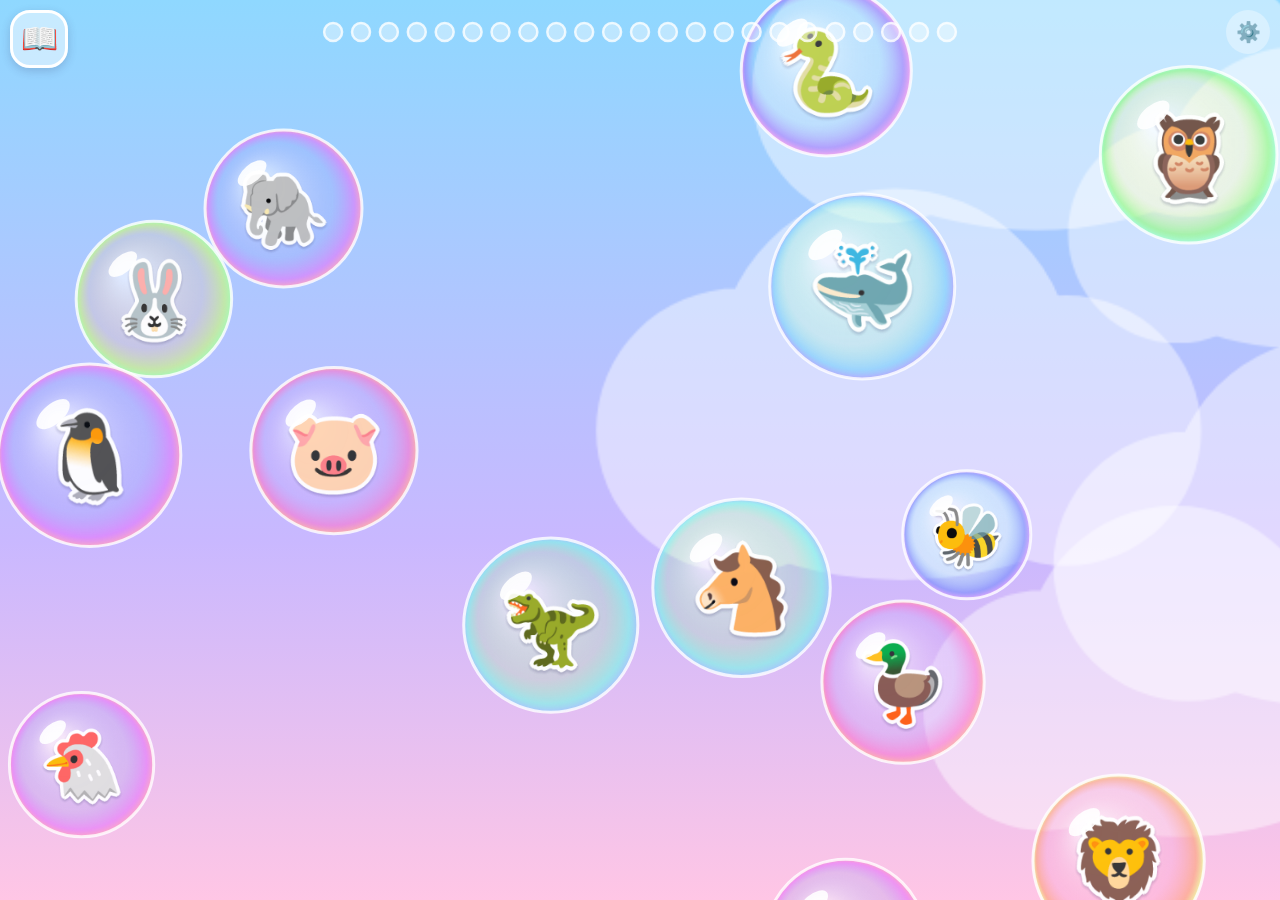
==== commit 2c465ba5: "Bubble Pop: 🏠 All games in the grown-up panel Link to ../ above the done button, styled like the pan" ====
--- a/bubble-pop/index.html
+++ b/bubble-pop/index.html
@@ -39,12 +39,13 @@
   .card p { margin: 0 0 14px; font-size: 13px; opacity: .7; }
   .label { font-weight: 800; font-size: 14px; margin: 12px 0 6px; }
   .modes { display: grid; grid-template-columns: repeat(2, 1fr); gap: 8px; }
-  .modes button, .toggles button, .done { padding: 12px 8px; border-radius: 14px; border: 3px solid transparent; background: #eef0ff; font-weight: 800; font-size: 15px; color: #2b2d5c; cursor: pointer; }
+  .modes button, .toggles button, .done, .home { padding: 12px 8px; border-radius: 14px; border: 3px solid transparent; background: #eef0ff; font-weight: 800; font-size: 15px; color: #2b2d5c; cursor: pointer; }
   .modes button.on { border-color: #38c6f4; background: #e3f7ff; }
   .toggles { display: grid; grid-template-columns: repeat(3, 1fr); gap: 8px; }
   .toggles button.off { opacity: .45; }
   .toggles button.on { border-color: #38c6f4; background: #e3f7ff; }
   .done { width: 100%; margin-top: 16px; background: #ff6fb1; color: #fff; }
+  .home { display: block; box-sizing: border-box; width: 100%; margin-top: 10px; text-align: center; text-decoration: none; }
   /* sticker book: a big button top-left (the top-right corner is the gear and the bedtime ring) and a full-screen album */
   #bookBtn { position: fixed; top: calc(10px + env(safe-area-inset-top)); left: calc(10px + env(safe-area-inset-left)); width: 58px; height: 58px; border-radius: 20px; border: 3px solid #fff; background: rgba(255,255,255,.5); font-size: 30px; line-height: 1; padding: 0; z-index: 3; touch-action: manipulation; box-shadow: 0 3px 10px rgba(43,45,92,.2); }
   #bookBtn.bump { animation: bump .55s ease; }
@@ -65,36 +66,6 @@
   .cell.wig canvas { animation: wig .6s ease; }
   @keyframes wig { 20% { transform: rotate(-14deg) scale(1.12); } 45% { transform: rotate(11deg) scale(1.12); } 70% { transform: rotate(-6deg); } }
   #whoLine { margin: 0 0 6px; font-weight: 800; font-size: 14px; opacity: 1; color: #2b2d5c; background: #fff0f8; border-radius: 12px; padding: 8px 10px; }
-  /* Adventure: the map button sits beside the book (or in its place), the power cards and the end card are DOM overlays */
-  #advBtn { position: fixed; top: calc(10px + env(safe-area-inset-top)); left: calc(78px + env(safe-area-inset-left)); width: 58px; height: 58px; border-radius: 20px; border: 3px solid #fff; background: rgba(255,255,255,.5); font-size: 30px; line-height: 1; padding: 0; z-index: 3; touch-action: manipulation; box-shadow: 0 3px 10px rgba(43,45,92,.2); }
-  #advBtn.solo { left: calc(10px + env(safe-area-inset-left)); }
-  #pick, #adv { position: fixed; inset: 0; display: none; z-index: 4; align-items: center; justify-content: center; flex-direction: column; padding: max(14px, env(safe-area-inset-top)) max(14px, env(safe-area-inset-right)) max(14px, env(safe-area-inset-bottom)) max(14px, env(safe-area-inset-left)); }
-  #pick { background: rgba(43,45,92,.3); gap: 3vmin; }
-  #adv { background: rgba(43,45,92,.5); }
-  #pick.open, #adv.open { display: flex; }
-  #pick h3 { margin: 0; font: 900 clamp(30px, 7vmin, 56px)/1 "Kids Rounded", "Arial Rounded MT Bold", "Trebuchet MS", sans-serif; color: #fff; text-shadow: 0 3px 0 #ff6fb1, 0 6px 16px rgba(43,45,92,.35); }
-  #pick .cards { display: flex; gap: 3vmin; justify-content: center; max-width: 100%; }
-  .pcard { position: relative; width: clamp(104px, 27vmin, 210px); aspect-ratio: 3 / 4; border-radius: 28px; border: 5px solid #fff; background: linear-gradient(180deg, #ffffff 0%, #efe7ff 100%); box-shadow: 0 8px 24px rgba(43,45,92,.3); display: flex; flex-direction: column; align-items: center; justify-content: center; gap: 4px; padding: 6px; color: #2b2d5c; font: 900 clamp(14px, 3vmin, 20px)/1.1 "Kids Rounded", "Arial Rounded MT Bold", "Trebuchet MS", sans-serif; touch-action: manipulation; }
-  #pick.open .pcard { animation: deal .5s cubic-bezier(.3,1.5,.6,1) both; }
-  #pick.open .pcard:nth-child(2) { animation-delay: .12s; } #pick.open .pcard:nth-child(3) { animation-delay: .24s; }
-  @keyframes deal { from { transform: translateY(40vh) rotate(-12deg) scale(.6); opacity: 0; } }
-  #pick:not(.ready) .pcard { pointer-events: none; }
-  .pcard .pi { font-size: clamp(50px, 13vmin, 100px); line-height: 1.1; }
-  .pcard .px { position: absolute; top: 6px; right: 8px; background: #ff6fb1; color: #fff; border-radius: 999px; padding: 3px 9px; font-size: 16px; }
-  .asheet { position: relative; width: min(460px, 100%); max-height: 100%; overflow-y: auto; border-radius: 28px; border: 5px solid #fff; background: linear-gradient(180deg, #e6f6ff 0%, #ece3ff 60%, #ffe6f4 100%); box-shadow: 0 12px 40px rgba(0,0,0,.3); padding: 16px 18px 18px; text-align: center; color: #2b2d5c; }
-  .abig { font-size: clamp(54px, 14vmin, 96px); line-height: 1.1; }
-  .atitle { font: 900 clamp(26px, 6vmin, 40px)/1.15 "Kids Rounded", "Arial Rounded MT Bold", "Trebuchet MS", sans-serif; margin: 4px 0 8px; }
-  .atrail { display: flex; justify-content: center; gap: 6px; margin: 8px 0; }
-  .atrail i { width: 30px; height: 30px; border-radius: 50%; background: #fff; border: 3px solid #ffd5ee; display: flex; align-items: center; justify-content: center; font-style: normal; font-size: 16px; }
-  .atrail i.got { background: #ffd23f; border-color: #fff; }
-  .astars { font: 900 22px "Kids Rounded", "Arial Rounded MT Bold", "Trebuchet MS", sans-serif; }
-  .anote { font-size: 13px; opacity: .7; margin-top: 4px; }
-  .abtns { display: flex; gap: 12px; justify-content: center; margin-top: 14px; }
-  .abtns button { min-height: 68px; min-width: 120px; border-radius: 24px; border: 4px solid #fff; font: 900 24px "Kids Rounded", "Arial Rounded MT Bold", "Trebuchet MS", sans-serif; color: #fff; background: #22b84a; box-shadow: 0 4px 12px rgba(43,45,92,.25); touch-action: manipulation; padding: 0 18px; }
-  .abtns button.home { background: #2f7bff; }
-  #adv:not(.ready) .abtns button { pointer-events: none; opacity: .6; }
-  /* while a run is on, the settings it overrides wait outside it */
-  body[data-run] [data-norun] { display: none !important; }
   /* some settings only belong to one of the two modes */
   body[data-who="little"] [data-only="big"], body[data-who="big"] [data-only="little"] { display: none !important; }
 </style>
@@ -111,11 +82,6 @@
   <div class="tabs" id="bookTabs"></div>
   <div class="bgrid" id="bookGrid"></div>
 </div></div>
-
-<button id="advBtn" data-only="big" aria-label="Adventure">🗺️</button>
-<div id="pick"><h3>Pick one!</h3><div class="cards"></div></div>
-<div id="adv"><div class="asheet"><div class="abig" id="advIcon"></div><div class="atitle" id="advTitle"></div><div class="atrail" id="advTrail"></div><div class="astars" id="advStars"></div><div class="anote" id="advNote"></div>
-  <div class="abtns"><button id="advGo">▶</button><button id="advHome" class="home" aria-label="Back to popping">🏠</button></div></div></div>
 
 <button id="parentBtn" aria-label="Grown-up settings (press and hold)">⚙️<span class="ring"></span></button>
 
@@ -133,8 +99,8 @@
       <button data-mode="shapes">⭐ Shapes</button>
       <button data-mode="mix">🌈 Mix it up</button>
     </div>
-    <div class="label" data-norun>Game</div>
-    <div class="modes" data-norun>
+    <div class="label">Game</div>
+    <div class="modes">
       <button data-find="0">🫧 Free popping</button>
       <button data-find="1">🔎 Find it!</button>
     </div>
@@ -157,8 +123,8 @@
       <button data-size="1.2">Bigger</button>
       <button data-size="1.4">Biggest</button>
     </div>
-    <div class="label" data-norun>Levels</div>
-    <div class="toggles" data-norun>
+    <div class="label">Levels</div>
+    <div class="toggles">
       <button id="tLevels" style="grid-column: span 3">🏆 Levels and boss bubbles</button>
     </div>
     <div class="label">Level length</div>
@@ -167,17 +133,13 @@
       <button data-len="23">Standard</button>
       <button data-len="30">Long</button>
     </div>
-    <div class="label" data-only="big" data-norun>Bonus round</div>
-    <div class="toggles" data-only="big" data-norun>
+    <div class="label" data-only="big">Bonus round</div>
+    <div class="toggles" data-only="big">
       <button id="tStorm" style="grid-column: span 3">🌧️ Bubble Storm after every 5th level</button>
     </div>
-    <div class="label" data-only="big" data-norun>Powers</div>
-    <div class="toggles" data-only="big" data-norun>
+    <div class="label" data-only="big">Powers</div>
+    <div class="toggles" data-only="big">
       <button id="tPowers" style="grid-column: span 3">✨ Rare power bubbles</button>
-    </div>
-    <div class="label" data-only="big">Adventure</div>
-    <div class="toggles" data-only="big">
-      <button id="tAdv" style="grid-column: span 3">🗺️ Adventure button (a run that can end)</button>
     </div>
     <div class="label" data-only="little">Sky</div>
     <div class="toggles" data-only="little">
@@ -197,9 +159,9 @@
     <div class="modes">
       <button id="rBest" data-only="big">Reset best score</button>
       <button id="rBook">Reset sticker book</button>
-      <button id="rAdv" data-only="big">Reset adventure</button>
     </div>
     <div data-kg-panel></div>
+    <a class="home" id="home" href="../">🏠 All games</a>
     <button class="done" id="done">Let's play!</button>
   </div>
 </div>
@@ -252,7 +214,7 @@
   const KEY = 'bubblePop.kids.v1';
   const DEFAULTS = {
     little: { mode: 'animals', sound: true, voice: true, speed: 0.4, find: false, levels: false, bossTaps: 12, levelLen: 23, storm: false, powers: false, book: true, size: 1.2, skyShift: true },
-    big: { mode: 'animals', sound: true, voice: true, speed: 0.6, find: false, levels: true, bossTaps: 12, levelLen: 23, storm: true, powers: true, book: true, size: 1, adventure: true },
+    big: { mode: 'animals', sound: true, voice: true, speed: 0.6, find: false, levels: true, bossTaps: 12, levelLen: 23, storm: true, powers: true, book: true, size: 1 },
   };
   const all = { little: { ...DEFAULTS.little }, big: { ...DEFAULTS.big } };
   try {
@@ -262,11 +224,7 @@
       else Object.assign(all.big, saved); // the old flat settings were for everyone: they become Big kid's
     }
   } catch (e) {}
-  const saveSettings = () => {
-    // during an Adventure, settings is a copy with a few choices forced (RUN_FORCE): a grown-up's other tweaks still stick
-    if (run) for (const k in settings) if (!(k in RUN_FORCE)) all[who][k] = settings[k];
-    try { localStorage.setItem(KEY, JSON.stringify(all)); } catch (e) {}
-  };
+  const saveSettings = () => { try { localStorage.setItem(KEY, JSON.stringify(all)); } catch (e) {} };
   let who = window.KidsGrownup && KidsGrownup.who() === 'little' ? 'little' : 'big';
   let settings = all[who];
   document.body.dataset.who = who;
@@ -343,7 +301,7 @@
   }
   if ('speechSynthesis' in window) { chooseVoice(); speechSynthesis.onvoiceschanged = chooseVoice; }
   function say(text) {
-    if (!text || !settings.voice || asleep || !('speechSynthesis' in window)) return;
+    if (!settings.voice || asleep || !('speechSynthesis' in window)) return;
     speechSynthesis.cancel(); // always say the newest thing, never a backlog
     const u = new SpeechSynthesisUtterance(text);
     if (voice) u.voice = voice;
@@ -443,10 +401,8 @@
       particles.push({ x: b.x + Math.cos(a) * b.r, y: b.y + Math.sin(a) * b.r, vx: Math.cos(a) * sp, vy: Math.sin(a) * sp,
         t: 0, life: 0.6, r: 3 + Math.random() * 5, hue: (b.hue + k * 20) % 360 });
     }
-    reveals.push({ x: b.x, y: b.y, r: b.r, item: b.gloom ? SUN : b.item, t: 0 }); // a gloomy bubble turns into sunshine
-    if (b.gloom) gloomPopped(b);
+    reveals.push({ x: b.x, y: b.y, r: b.r, item: b.item, t: 0 });
     collect(b.item, b.x, b.y, b.r);
-    if (b.rainbow && !storm) rainbowChain(b); // an Adventure's rainbow card
     if (storm && storm.phase === 'rain') stormScore(b);
     if (b.giant && live) {
       // a giant bubble bursts into four little bubbles that scatter
@@ -461,7 +417,6 @@
     if (skyShiftOn()) skyKick();
     if (b.power && live) startPower(b.power);
     if (power && power.def.onPop && !noChain && live) power.def.onPop(b);
-    else if (run && run.perks.bigpop && !noChain && live) powerDef('bigpop').onPop(b);
     // keep the screen lively: a fresh bubble arrives soon after each pop
     setTimeout(() => { if (isPlaying() && bubbles.length < maxBubbles()) spawnBubble(); }, 400);
   }
@@ -494,8 +449,8 @@
   const STAR = { kind: 'shape', shape: 'Star', color: '#ffc21a' }, HAND = { kind: 'emoji', glyph: '👆' };
   // level length: Short, Standard (the default) and Long; Find it levels count correct finds, so they are a bit shorter
   const LEVEL_POPS = { 15: 5, 23: 8, 30: 10 };
-  const popsNeeded = () => QUICK ? 3 : run ? Math.round(([15, 23, 30].includes(settings.levelLen) ? settings.levelLen : 23) * 0.6) + lv.level : settings.find ? LEVEL_POPS[settings.levelLen] || 8 : [15, 23, 30].includes(settings.levelLen) ? settings.levelLen : 23;
-  const bossNeed = () => QUICK ? 3 : Math.round(settings.bossTaps * (isFinale() ? 1.5 : 1)); // the Adventure's last boss is a big one
+  const popsNeeded = () => QUICK ? 3 : settings.find ? LEVEL_POPS[settings.levelLen] || 8 : [15, 23, 30].includes(settings.levelLen) ? settings.levelLen : 23;
+  const bossNeed = () => QUICK ? 3 : settings.bossTaps;
   const isPlaying = () => !storm && (!settings.levels || lv.phase === 'play'); // a storm is its own round
   const themeOf = level => (level - 1) % THEMES.length;
   const clamp01 = v => Math.max(0, Math.min(1, v));
@@ -547,7 +502,6 @@
   function resetLevel() {
     const wasBreak = lv.phase === 'break' || (storm && storm.counts); // a break or a storm that was on counts as done
     if (storm) endStormNow();
-    if (run) hidePick();
     endPower(); powerT = POWER_DEBUG ? 1.5 : 45 + Math.random() * 15; bubbles.splice(0, bubbles.length, ...bubbles.filter(b => !b.power));
     boss = null; card = null; lv.phase = 'play'; lv.pops = 0; lv.t = 0; lv.themed = false;
     if (wasBreak) lv.level++;
@@ -565,9 +519,8 @@
   function applyWho(w) {
     w = w === 'little' ? 'little' : 'big';
     if (w === who) return;
-    stopRun(); // an Adventure belongs to Big kid
     who = w; settings = all[w]; document.body.dataset.who = w;
-    closeBook(); flies.length = 0; resetSky(); bookBtn.hidden = !settings.book; syncAdvBtn();
+    closeBook(); flies.length = 0; resetSky(); bookBtn.hidden = !settings.book;
     resetLevel();
     lv.level = 1; lv.stars = 0;
     bubbles.length = 0; reveals.length = 0; particles.length = 0; confetti.length = 0;
@@ -653,11 +606,6 @@
     if (boss.item) collect(boss.item, c.x, c.y, R * 0.5);
     boss = null; lv.phase = 'break'; lv.t = 0; lv.stars++; lv.themed = false; lv.starFx = false; card = null;
     inBoss.clear();
-    if (run) {
-      run.stars++;
-      for (const b of bubbles) if (b.gloom) b.leave = true; // its gloomy helpers float off harmlessly
-      if (lv.level >= RUN_STOPS) endRun(true);
-    }
   }
 
   // ---- the break ----
@@ -668,10 +616,9 @@
     if (bossUp()) { boss.t += ldt; boss.idle += ldt; boss.sqT += ldt; lv.t += ldt; }
     else if (lv.phase === 'break') {
       lv.t += ldt;
-      if (!lv.starFx && lv.t >= 0.75) { if (run) mapChime(); else starFx(); }
+      if (!lv.starFx && lv.t >= 0.75) starFx();
       if (!lv.themed && lv.t >= BREAK - 0.6) { lv.themed = true; setTheme(themeOf(lv.level + 1)); } // the sky changes as the card leaves
       if (lv.t >= BREAK) {
-        if (run) { openPick(); return; } // an Adventure picks a power card before the next stop
         lv.phase = 'play'; lv.pops = 0; lv.t = 0; card = null;
         if (stormOn() && lv.level % 5 === 0) { startStorm(true); return; } // after levels 5, 10, 15...; the level number moves on when the storm ends
         lv.level++;
@@ -711,9 +658,8 @@
     return sp;
   }
   function buildCard() { const L = cardLayout(); card = { sp: makePanel(L.cw, L.ch), L }; }
-  function drawCard(now) {
+  function drawCard() {
     if (lv.phase !== 'break') return;
-    if (run) { drawMapCard(now); return; }
     if (!card) buildCard();
     const { sp, L } = card, t = lv.t, away = H / 2 + L.ch;
     const into = clamp01((t - 0.15) / 0.55), out = clamp01((t - (BREAK - 0.6)) / 0.6);
@@ -856,12 +802,12 @@
   function updateStorm(dt, ldt) {
     stepPool(trails, dt, 0, 1); stepPool(fireworks, dt, 120, 0.985);
     for (let i = rings.length - 1; i >= 0; i--) if ((rings[i].t += dt) > (rings[i].dur || 0.9)) rings.splice(i, 1);
-    // pending chain pops, from the rainbow bubble (a storm's, or an Adventure's rainbow card)
-    const due = bubbles.filter(o => o.ct !== undefined && (o.ct -= dt) <= 0);
-    for (const o of due) { const i = bubbles.indexOf(o); if (i >= 0) popBubble(i, 2); }
     if (!storm) return;
     const S = storm;
     S.t += ldt; S.bump = Math.max(0, S.bump - dt * 4); S.starT += dt; S.bannerT += dt;
+    // pending chain pops, from the rainbow bubble
+    const due = bubbles.filter(o => o.ct !== undefined && (o.ct -= dt) <= 0);
+    for (const o of due) { const i = bubbles.indexOf(o); if (i >= 0) popBubble(i, 2); }
     if (S.phase === 'card') { if (S.t >= STORM_CARD) { S.phase = 'rain'; S.rt = 0; S.spawnT = 0; } return; }
     if (S.phase === 'end') {
       if (S.t >= STORM_END) finishStorm();
@@ -1093,9 +1039,7 @@
   const POWER_DEBUG = /[?&]debug/.test(location.search) && /[?&]power\b/.test(location.search);
   const POWER_FORCE = POWER_DEBUG ? (/[?&]power=(\w+)/.exec(location.search) || [])[1] : null;
   const BUDDY = '#7fdcff';
-  let buddyBody = null, power = null, powerT = POWER_DEBUG ? 1.5 : 45 + Math.random() * 15, lastPower = '', slow = 1;
-  const buddies = []; // one from a pickup; an Adventure's buddy cards stack
-  let magnetK = 1, bigK = 1; // an Adventure's stacked magnet and big pop cards reach further
+  let buddyBody = null, power = null, powerT = POWER_DEBUG ? 1.5 : 45 + Math.random() * 15, lastPower = '', slow = 1, buddy = null;
   const tintEl = document.getElementById('tint');
   const powersOn = () => who === 'big' && settings.levels && settings.powers;
 
@@ -1104,7 +1048,7 @@
       // a held finger pulls the bubbles around it in
       start() {}, end() {},
       update(dt) {
-        const R = unit() * 0.45 * magnetK;
+        const R = unit() * 0.45;
         for (const f of fingers.values()) for (const b of bubbles) {
           if (b.leave) continue;
           const dx = f.x - b.x, dy = f.y - b.y, d = Math.hypot(dx, dy);
@@ -1114,7 +1058,7 @@
         }
       },
       draw(now) {
-        const R = unit() * 0.45 * magnetK;
+        const R = unit() * 0.45;
         ctx.lineWidth = 4;
         for (const f of fingers.values()) for (let k = 0; k < 2; k++) { // rings that shrink into the finger
           const p = (now / 900 + k * 0.5) % 1;
@@ -1131,62 +1075,55 @@
       // every pop also pops its neighbours, with a shockwave
       start() {}, end() {}, update() {}, draw() {},
       onPop(b) {
-        rings.push({ x: b.x, y: b.y, t: 0, dur: 0.5, max: b.r * 3.4 * bigK, col: '#fff3a8' });
-        const near = bubbles.filter(o => !o.leave && Math.hypot(o.x - b.x, o.y - b.y) <= b.r * 1.5 * bigK + o.r);
+        rings.push({ x: b.x, y: b.y, t: 0, dur: 0.5, max: b.r * 3.4, col: '#fff3a8' });
+        const near = bubbles.filter(o => !o.leave && Math.hypot(o.x - b.x, o.y - b.y) <= b.r * 1.5 + o.r);
         for (const o of near) { const i = bubbles.indexOf(o); if (i >= 0 && isPlaying()) popBubble(i, true, true); }
       } },
     { id: 'buddy', icon: '🫧', name: 'Bubble buddy',
       // an original little helper bubble with eyes zips around popping bubbles on its own
-      start() { buddies.push(newBuddy()); },
-      end() { buddies.length = 0; },
-      update(dt) { for (const B of buddies) stepBuddy(B, dt); },
-      draw(now) { for (const B of buddies) drawBuddy(B, now); } },
+      start() { buddy = { x: W * 0.5, y: H * 0.78, target: null, cool: 0.5, t: 0, trail: [] }; },
+      end() { buddy = null; },
+      update(dt) {
+        const B = buddy; if (!B) return;
+        B.t += dt; B.cool -= dt;
+        if (!B.target || !bubbles.includes(B.target) || B.target.leave) {
+          let bestD = Infinity; B.target = null;
+          for (const b of bubbles) { if (b.leave || b.y < 0 || b.y > H) continue; const d = Math.hypot(b.x - B.x, b.y - B.y); if (d < bestD) { bestD = d; B.target = b; } }
+        }
+        const sp = unit() * 1.15;
+        let tx = B.x + Math.cos(B.t * 2) * 30, ty = B.y + Math.sin(B.t * 2.6) * 20; // nothing to pop: bob about
+        if (B.target) { tx = B.target.x; ty = B.target.y; }
+        const dx = tx - B.x, dy = ty - B.y, d = Math.hypot(dx, dy) || 1, mv = Math.min(d, sp * dt);
+        B.x += dx / d * mv; B.y += dy / d * mv;
+        if ((B.trail[0] ? Math.hypot(B.trail[0].x - B.x, B.trail[0].y - B.y) : 99) > 10) { B.trail.unshift({ x: B.x, y: B.y }); if (B.trail.length > 6) B.trail.pop(); }
+        if (B.target && d < B.target.r * 0.85 + 14 && B.cool <= 0 && isPlaying()) {
+          const i = bubbles.indexOf(B.target); B.target = null; B.cool = 0.4;
+          if (i >= 0) popBubble(i, true);
+        }
+      },
+      draw(now) {
+        const B = buddy; if (!B) return;
+        const r = Math.max(24, Math.min(40, unit() * 0.05)), g = ctx;
+        for (let i = B.trail.length - 1; i >= 0; i--) { // a little whoosh of sparkles
+          g.globalAlpha = 0.5 * (1 - i / 7); g.fillStyle = BRIGHT[(i + 2) % 7];
+          g.beginPath(); g.arc(B.trail[i].x, B.trail[i].y, r * 0.22 * (1 - i / 8), 0, 7); g.fill();
+        }
+        g.globalAlpha = 1;
+        // a solid aqua body, so it never looks like a bubble to pop; one master, built the first time it is needed
+        const sp = buddyBody || (buddyBody = bodySprite({ item: { kind: 'color', color: BUDDY }, gold: false, hue: 0 })), bob = Math.sin(now / 160) * r * 0.05;
+        if (sp) { const w = sp.w * r / RM; g.drawImage(sp.c, B.x - w / 2, B.y - w / 2 + bob, w, w); } else paintBody(g, B.x, B.y + bob, r, BUDDY, 0, false);
+        strokeRim(g, B.x, B.y + bob, r);
+        const lx = B.target ? Math.max(-1, Math.min(1, (B.target.x - B.x) / 80)) : 0, ly = B.target ? Math.max(-1, Math.min(1, (B.target.y - B.y) / 80)) : 0;
+        for (const s of [-1, 1]) { // eyes that look where it is going
+          g.beginPath(); g.arc(B.x + s * r * 0.34, B.y - r * 0.12 + bob, r * 0.27, 0, 7); g.fillStyle = '#fff'; g.fill(); g.lineWidth = 1.5; g.strokeStyle = '#2b2d5c'; g.stroke();
+          g.beginPath(); g.arc(B.x + s * r * 0.34 + lx * r * 0.1, B.y - r * 0.12 + ly * r * 0.1 + bob, r * 0.13, 0, 7); g.fillStyle = '#2b2d5c'; g.fill();
+        }
+        g.fillStyle = 'rgba(255,111,160,.5)'; for (const s of [-1, 1]) { g.beginPath(); g.arc(B.x + s * r * 0.58, B.y + r * 0.22 + bob, r * 0.13, 0, 7); g.fill(); }
+        g.beginPath(); g.arc(B.x, B.y + r * 0.15 + bob, r * 0.25, 0.15 * Math.PI, 0.85 * Math.PI); g.lineWidth = 2.5; g.lineCap = 'round'; g.strokeStyle = '#2b2d5c'; g.stroke();
+        g.fillStyle = 'rgba(255,255,255,.9)'; g.beginPath(); g.ellipse(B.x - r * 0.45, B.y - r * 0.55 + bob, r * 0.2, r * 0.1, -0.7, 0, 7); g.fill();
+      } },
   ];
 
-  const powerDef = id => POWERS.find(p => p.id === id);
-  function newBuddy() { return { x: W * (0.3 + Math.random() * 0.4), y: H * 0.78, target: null, cool: 0.5, t: Math.random() * 6, trail: [] }; }
-  function stepBuddy(B, dt) {
-    B.t += dt; B.cool -= dt;
-    if (!B.target || !bubbles.includes(B.target) || B.target.leave) {
-      // the nearest bubble no other buddy is after; a gloomy one first, that's what buddies are for
-      let bestD = Infinity; B.target = null;
-      for (const b of bubbles) {
-        if (b.leave || b.y < 0 || b.y > H || buddies.some(o => o !== B && o.target === b)) continue;
-        const d = Math.hypot(b.x - B.x, b.y - B.y) * (b.gloom ? 0.35 : 1);
-        if (d < bestD) { bestD = d; B.target = b; }
-      }
-    }
-    const sp = unit() * 1.15;
-    let tx = B.x + Math.cos(B.t * 2) * 30, ty = B.y + Math.sin(B.t * 2.6) * 20; // nothing to pop: bob about
-    if (B.target) { tx = B.target.x; ty = B.target.y; }
-    const dx = tx - B.x, dy = ty - B.y, d = Math.hypot(dx, dy) || 1, mv = Math.min(d, sp * dt);
-    B.x += dx / d * mv; B.y += dy / d * mv;
-    if ((B.trail[0] ? Math.hypot(B.trail[0].x - B.x, B.trail[0].y - B.y) : 99) > 10) { B.trail.unshift({ x: B.x, y: B.y }); if (B.trail.length > 6) B.trail.pop(); }
-    if (B.target && d < B.target.r * 0.85 + 14 && B.cool <= 0 && (isPlaying() || (run && bossUp() && B.target.gloom))) { // in an Adventure it helps with the boss's gloomies too
-      const i = bubbles.indexOf(B.target); B.target = null; B.cool = 0.4;
-      if (i >= 0) popBubble(i, true);
-    }
-  }
-  function drawBuddy(B, now, size) {
-    const r = size || Math.max(24, Math.min(40, unit() * 0.05)), g = ctx;
-    for (let i = B.trail.length - 1; i >= 0; i--) { // a little whoosh of sparkles
-      g.globalAlpha = 0.5 * (1 - i / 7); g.fillStyle = BRIGHT[(i + 2) % 7];
-      g.beginPath(); g.arc(B.trail[i].x, B.trail[i].y, r * 0.22 * (1 - i / 8), 0, 7); g.fill();
-    }
-    g.globalAlpha = 1;
-    // a solid aqua body, so it never looks like a bubble to pop; one master, built the first time it is needed
-    const sp = buddyBody || (buddyBody = bodySprite({ item: { kind: 'color', color: BUDDY }, gold: false, hue: 0 })), bob = Math.sin(now / 160 + (B.t || 0)) * r * 0.05;
-    if (sp) { const w = sp.w * r / RM; g.drawImage(sp.c, B.x - w / 2, B.y - w / 2 + bob, w, w); } else paintBody(g, B.x, B.y + bob, r, BUDDY, 0, false);
-    strokeRim(g, B.x, B.y + bob, r);
-    const lx = B.target ? Math.max(-1, Math.min(1, (B.target.x - B.x) / 80)) : 0, ly = B.target ? Math.max(-1, Math.min(1, (B.target.y - B.y) / 80)) : 0;
-    for (const s of [-1, 1]) { // eyes that look where it is going
-      g.beginPath(); g.arc(B.x + s * r * 0.34, B.y - r * 0.12 + bob, r * 0.27, 0, 7); g.fillStyle = '#fff'; g.fill(); g.lineWidth = 1.5; g.strokeStyle = '#2b2d5c'; g.stroke();
-      g.beginPath(); g.arc(B.x + s * r * 0.34 + lx * r * 0.1, B.y - r * 0.12 + ly * r * 0.1 + bob, r * 0.13, 0, 7); g.fillStyle = '#2b2d5c'; g.fill();
-    }
-    g.fillStyle = 'rgba(255,111,160,.5)'; for (const s of [-1, 1]) { g.beginPath(); g.arc(B.x + s * r * 0.58, B.y + r * 0.22 + bob, r * 0.13, 0, 7); g.fill(); }
-    g.beginPath(); g.arc(B.x, B.y + r * 0.15 + bob, r * 0.25, 0.15 * Math.PI, 0.85 * Math.PI); g.lineWidth = 2.5; g.lineCap = 'round'; g.strokeStyle = '#2b2d5c'; g.stroke();
-    g.fillStyle = 'rgba(255,255,255,.9)'; g.beginPath(); g.ellipse(B.x - r * 0.45, B.y - r * 0.55 + bob, r * 0.2, r * 0.1, -0.7, 0, 7); g.fill();
-  }
   function startPower(id) {
     const def = POWERS.find(p => p.id === id); if (!def) return;
     endPower();
@@ -1378,7 +1315,7 @@
 
   // progress row: one pip per pop, placed clear of the Find it badge and the top-right corner (the gear and the bedtime ring)
   function drawPips(now) {
-    if (!settings.levels || lv.phase === 'break' || lv.phase === 'pick' || lv.phase === 'end' || storm) return;
+    if (!settings.levels || lv.phase === 'break' || storm) return;
     const n = popsNeeded(), narrow = !settings.find && W < 560;
     const badgeB = 10 + SAT + Math.max(40, Math.min(64, unit() * 0.13)) * 1.35;
     const avail = narrow ? W - 40 : W - 2 * 124, d = Math.max(6, Math.min(n <= 5 ? 24 : 18, avail / (n * 1.55))), step = d * 1.55;
@@ -1393,266 +1330,6 @@
       ctx.fillStyle = filled ? BRIGHT[i % BRIGHT.length] : 'rgba(255,255,255,.4)'; ctx.fill();
       ctx.strokeStyle = filled ? '#fff' : 'rgba(255,255,255,.8)'; ctx.stroke();
     }
-  }
-
-  // ---------- Adventure (Big kid's roguelike run) ----------
-  // A run is 8 stops on a little map, the last one a big boss. Plain bubbles float away as always; only gloomy bubbles
-  // (grumpy grey ones, and from stop 3 the boss spits them out) cost a heart if they reach the top, and the run ends with
-  // no hearts left. That is the deliberate exception to "nothing to fail" (the owner's call), and even then the end card
-  // says how far you got, never that you lost. After each boss you pick one of three power cards, and picks stack for the
-  // rest of the run. Stars and the furthest stop are saved in their own key, like the best score: the skill tree (next)
-  // will spend the stars.
-  const ADV_KEY = 'bubblePop.adventure.v1'; // { stars, best, runs, wins }: progress, a deliberate exception to "only settings are saved"
-  const RUN_STOPS = 8, START_HEARTS = 3, MAX_HEARTS = 6, GLOOM = '#9b95c4', HEART_RED = '#ff3b5c';
-  const RUN_FORCE = { levels: true, find: false, storm: false, powers: false }; // a run is its own game: these grown-up choices wait outside it
-  const SUN = { kind: 'emoji', glyph: '☀️' }, HEART = { kind: 'shape', shape: 'Heart' }, KING = { kind: 'emoji', glyph: '👑' };
-  const PERKS = [
-    { id: 'magnet', icon: '🧲', name: 'Magnet' },
-    { id: 'bigpop', icon: '💥', name: 'Big pop' },
-    { id: 'slowmo', icon: '🐢', name: 'Slow-mo' },
-    { id: 'buddy', icon: '🫧', name: 'Bubble buddy' },
-    { id: 'rainbow', icon: '🌈', name: 'Rainbow' },
-    { id: 'heart', icon: '❤️', name: 'One more heart' },
-  ];
-  let adv = { stars: 0, best: 0, runs: 0, wins: 0 };
-  try { const o = JSON.parse(localStorage.getItem(ADV_KEY)); if (o && typeof o === 'object') for (const k in adv) if (o[k] > 0) adv[k] = Math.floor(o[k]); } catch (e) {}
-  const saveAdv = () => { try { localStorage.setItem(ADV_KEY, JSON.stringify(adv)); } catch (e) {} };
-  let run = null, advOpen = false, advKind = '', pickAt = 0;
-  const DEBUG_ADV = /[?&]debug/.test(location.search) && /[?&]adventure\b/.test(location.search);
-  const advOn = () => who === 'big' && all.big.adventure !== false;
-  const isFinale = () => !!run && lv.level >= RUN_STOPS;
-  const advBtn = document.getElementById('advBtn'), pickEl = document.getElementById('pick'), advEl = document.getElementById('adv');
-  // later stops send gloomy bubbles more often; bosses from stop 3 spit them
-  const gloomEvery = level => Math.max(2.6, 6.5 - 0.55 * (level - 1));
-  const spitEvery = level => Math.max(2.8, 6.2 - 0.5 * (level - 3));
-
-  function syncAdvBtn() {
-    advBtn.textContent = run ? '🏠' : '🗺️';
-    advBtn.setAttribute('aria-label', run ? 'Stop the adventure' : 'Adventure');
-    advBtn.hidden = !run && !advOn();
-    advBtn.classList.toggle('solo', bookBtn.hidden);
-    if (run) document.body.dataset.run = '1'; else delete document.body.dataset.run;
-  }
-  advBtn.addEventListener('click', () => { if (!run) startRun(); else if (!run.over && lv.phase !== 'pick') openAdv('pause'); });
-
-  function startRun() {
-    closeAdv(); closeBook(); hidePick();
-    if (storm) endStormNow();
-    endPower(); buddies.length = 0;
-    run = { hearts: START_HEARTS, slots: START_HEARTS, perks: {}, stars: 0, gloomT: 3, spitT: 4, rbT: 6, rbLeft: 0, introT: 0, heartFx: [], gainT: 9, over: false };
-    settings = Object.assign({}, all.big, RUN_FORCE);
-    applyPerks();
-    target = null; boss = null; card = null; inBoss.clear();
-    lv.level = 1; lv.stars = 0; lv.phase = 'play'; lv.pops = 0; lv.t = 0; lv.pipT = 9; lv.themed = false;
-    for (const b of bubbles) b.leave = true;
-    setTheme(0); streamIn(); queueWarm(); syncAdvBtn();
-    if (settings.sound && audio()) { const t = actx.currentTime; [0, 2, 4, 5, 7].forEach((n, i) => tone(NOTES[n], t + i * 0.09, 0.5, 'triangle', 0.12)); }
-  }
-  // back to plain popping, from the end card or the pause card
-  function stopRun() {
-    if (!run) return;
-    run = null; settings = all[who]; hidePick(); closeAdv();
-    applyPerks(); boss = null; card = null; inBoss.clear();
-    bubbles.splice(0, bubbles.length, ...bubbles.filter(b => !b.gloom && !b.rainbow));
-    lv.level = 1; lv.stars = 0; lv.phase = 'play';
-    resetLevel(); syncAdvBtn(); queueWarm(); newTarget();
-  }
-  function applyPerks() {
-    const p = run ? run.perks : {};
-    magnetK = 1 + 0.3 * Math.max(0, (p.magnet || 0) - 1);
-    bigK = 1 + 0.35 * Math.max(0, (p.bigpop || 0) - 1);
-    slow = p.slowmo ? Math.max(0.5, 1 - 0.2 * p.slowmo) : 1;
-    if (!run) buddies.length = 0;
-    while (buddies.length < (p.buddy || 0)) buddies.push(newBuddy());
-  }
-
-  function spawnGloom(x, y, vy) {
-    spawnBubble(x, y, { giant: false, r: baseR() * 1.05, item: { kind: 'color', color: GLOOM, id: 'gloom', say: '' }, vy: vy ?? -H * 0.06 * (0.85 + 0.04 * lv.level) });
-    bubbles[bubbles.length - 1].gloom = true;
-  }
-  // the boss puffs one out from its side, clear of its own hit zone
-  function spitGloom() {
-    const c = bossPos(), R = bossR(), s = Math.random() < 0.5 ? -1 : 1, r = baseR() * 1.05;
-    spawnGloom(Math.max(r, Math.min(W - r, c.x + s * R * 1.5)), c.y + R * 0.3, -H * 0.05);
-    boss.sqT = 0;
-    if (settings.sound && audio()) { const t = actx.currentTime; tone(196, t, 0.25, 'triangle', 0.1); tone(147, t + 0.08, 0.3, 'sine', 0.08); }
-  }
-  function spawnRainbow() {
-    spawnBubble(undefined, undefined, { giant: false, r: baseR() * 1.3 });
-    bubbles[bubbles.length - 1].rainbow = true;
-  }
-  function gloomPopped(b) {
-    if (settings.sound && audio()) { const t = actx.currentTime; tone(NOTES[5], t + 0.05, 0.3, 'sine', 0.07); tone(NOTES[7], t + 0.13, 0.4, 'sine', 0.06); }
-    for (let k = 0; k < 12; k++) { const a = Math.random() * 6.28, sp = 70 + Math.random() * 130; particles.push({ x: b.x, y: b.y, vx: Math.cos(a) * sp, vy: Math.sin(a) * sp, t: 0, life: 0.7, r: 3 + Math.random() * 4, hue: 45 + Math.random() * 15, star: true }); }
-  }
-  function gloomEscaped(b) {
-    if (!run || run.over || asleep || lv.phase === 'end') return;
-    run.hearts = Math.max(0, run.hearts - 1);
-    run.heartFx.push({ i: run.hearts, t: 0 }); // that slot empties with a little pop
-    for (let k = 0; k < 14; k++) { const a = Math.random() * 6.28, sp = 50 + Math.random() * 100; particles.push({ x: b.x, y: SAT + 6, vx: Math.cos(a) * sp, vy: Math.abs(Math.sin(a)) * sp, t: 0, life: 0.7, r: 3 + Math.random() * 4, hue: 250, star: false }); }
-    if (settings.sound && audio()) { const t = actx.currentTime; tone(NOTES[2], t, 0.3, 'sine', 0.1); tone(NOTES[0] * 0.75, t + 0.16, 0.5, 'sine', 0.09); } // a soft "aww", never a buzzer
-    if (run.hearts <= 0) endRun(false);
-  }
-
-  function updateRun(dt, ldt) {
-    if (!run) return;
-    run.introT += dt; run.gainT += dt;
-    for (let i = run.heartFx.length - 1; i >= 0; i--) if ((run.heartFx[i].t += dt) > 0.9) run.heartFx.splice(i, 1);
-    if (run.over) return;
-    if (run.perks.magnet && (isPlaying() || bossUp())) powerDef('magnet').update(dt);
-    if (buddies.length) powerDef('buddy').update(dt);
-    if (lv.phase === 'play' && run.introT > 2.2) {
-      if ((run.gloomT -= ldt * slow) <= 0) { run.gloomT = gloomEvery(lv.level) * (0.8 + Math.random() * 0.4); spawnGloom(); }
-      if (run.rbLeft > 0 && (run.rbT -= ldt) <= 0) { run.rbLeft--; run.rbT = 10; spawnRainbow(); }
-    }
-    if (bossUp() && lv.level >= 3 && boss.t > 2.5 && (run.spitT -= ldt) <= 0) {
-      run.spitT = spitEvery(lv.level);
-      if (bubbles.filter(b => b.gloom && !b.leave).length < 3) spitGloom();
-    }
-  }
-
-  // ---- power cards, between stops ----
-  function openPick() {
-    lv.phase = 'pick'; lv.t = 0;
-    const deck = PERKS.filter(p => p.id !== 'heart' || run.hearts < MAX_HEARTS).sort(() => Math.random() - 0.5), opts = deck.slice(0, 3);
-    if (run.hearts < START_HEARTS && !opts.some(p => p.id === 'heart')) opts[2] = PERKS.find(p => p.id === 'heart'); // a heart is always offered after losing one
-    pickEl.querySelector('.cards').innerHTML = opts.map(p => `<button class="pcard" data-perk="${p.id}" aria-label="${p.name}"><span class="pi">${p.icon}</span><span>${p.name}</span>${run.perks[p.id] ? `<span class="px">×${run.perks[p.id] + 1}</span>` : ''}</button>`).join('');
-    pickEl.classList.remove('ready'); pickEl.classList.add('open'); pickAt = performance.now();
-    down.clear(); fingers.clear(); inBoss.clear();
-    setTimeout(() => { if (pickEl.classList.contains('open')) pickEl.classList.add('ready'); }, 650); // a finger still tapping the boss can't pick by accident
-    say('Pick one!');
-    if (settings.sound && audio()) { const t = actx.currentTime; [4, 5, 6].forEach((n, i) => tone(NOTES[n], t + i * 0.12, 0.35, 'triangle', 0.09)); }
-  }
-  function hidePick() { pickEl.classList.remove('open', 'ready'); }
-  pickEl.addEventListener('click', e => {
-    const b = e.target.closest('[data-perk]');
-    if (!b || !run || lv.phase !== 'pick' || performance.now() - pickAt < 650) return;
-    choosePerk(b.dataset.perk);
-  });
-  function choosePerk(id) {
-    if (id === 'heart') { run.hearts = Math.min(MAX_HEARTS, run.hearts + 1); run.slots = Math.max(run.slots, run.hearts); run.gainT = 0; }
-    else run.perks[id] = (run.perks[id] || 0) + 1;
-    applyPerks(); hidePick();
-    say(PERKS.find(p => p.id === id).name + '!');
-    if (settings.sound && audio()) { const t = actx.currentTime; [0, 2, 4, 7].forEach((n, i) => tone(NOTES[n], t + i * 0.07, 0.4, 'triangle', 0.11)); }
-    // on to the next stop
-    lv.phase = 'play'; lv.pops = 0; lv.t = 0; card = null; lv.level++;
-    run.gloomT = 3; run.spitT = 4; run.rbLeft = run.perks.rainbow || 0; run.rbT = 6;
-    streamIn();
-  }
-
-  // ---- the end of a run, won or not ----
-  function endRun(win) {
-    if (!run || run.over) return;
-    run.over = true; run.win = win; boss = null; inBoss.clear(); lv.phase = 'end'; lv.t = 0;
-    for (const b of bubbles) b.leave = true;
-    run.reached = win ? RUN_STOPS : lv.level;
-    run.earned = run.stars + (win ? 3 : 0);
-    run.newBest = run.reached > adv.best;
-    adv.stars += run.earned; adv.best = Math.max(adv.best, run.reached); adv.runs++; if (win) adv.wins++;
-    saveAdv();
-    if (win) {
-      cheerSound();
-      for (let k = 0; k < 7; k++) setTimeout(() => burst(W * (0.12 + Math.random() * 0.76), H * (0.12 + Math.random() * 0.45), 44, unit() * 0.6), 300 + k * 260);
-      for (let k = 0; k < 200; k++) addConfetti(Math.random() * W, -20 - Math.random() * H * 0.6, 80, 120);
-    } else if (settings.sound && audio()) { const t = actx.currentTime; [4, 2, 4, 7].forEach((n, i) => tone(NOTES[n], t + i * 0.16, 0.5, 'triangle', 0.1)); }
-    setTimeout(() => { if (run && run.over) openAdv('end'); }, win ? 2400 : 1300);
-  }
-  // the pause card (🏠 in a run) and the end card share one sheet
-  function openAdv(kind) {
-    advKind = kind; advOpen = true; down.clear(); fingers.clear(); inBoss.clear();
-    const R = run, $ = id => document.getElementById(id);
-    const reached = kind === 'end' ? R.reached : lv.level, got = kind === 'end' ? (R.win ? RUN_STOPS : reached - 1) : lv.level - 1;
-    $('advTrail').innerHTML = Array.from({ length: RUN_STOPS }, (_, i) => `<i class="${i < got ? 'got' : ''}">${i < got ? '⭐' : i === RUN_STOPS - 1 ? '👑' : ''}</i>`).join('');
-    if (kind === 'pause') {
-      $('advIcon').textContent = '🗺️'; $('advTitle').textContent = 'Keep going?';
-      $('advStars').textContent = R.stars ? '⭐ ' + R.stars : '';
-      $('advNote').textContent = `Stop ${reached} of ${RUN_STOPS}. 🏠 ends the adventure and keeps its stars.`;
-      $('advGo').textContent = '▶'; $('advGo').setAttribute('aria-label', 'Keep going');
-    } else {
-      $('advIcon').textContent = R.win ? '🏆' : '🎒';
-      $('advTitle').textContent = R.win ? 'You did it!' : 'What an adventure!';
-      $('advStars').textContent = R.earned ? '⭐ +' + R.earned : '';
-      $('advNote').textContent = (R.win ? `All ${RUN_STOPS} stops and the big boss!` : `You got to stop ${reached} of ${RUN_STOPS}${R.newBest ? ', your furthest yet' : ''}!`) + (adv.stars ? ` ${adv.stars} stars saved.` : '');
-      $('advGo').textContent = '▶ Again'; $('advGo').setAttribute('aria-label', 'Play again');
-      say(R.win ? 'You did it!' : 'What an adventure!');
-    }
-    advEl.classList.remove('ready'); advEl.classList.add('open');
-    setTimeout(() => advEl.classList.add('ready'), 600);
-  }
-  function closeAdv() { advOpen = false; advEl.classList.remove('open', 'ready'); last = performance.now(); }
-  document.getElementById('advGo').addEventListener('click', () => { if (advKind === 'end') startRun(); else closeAdv(); });
-  document.getElementById('advHome').addEventListener('click', () => {
-    if (run && !run.over) { adv.stars += run.stars; adv.best = Math.max(adv.best, lv.level); adv.runs++; saveAdv(); } // stopping keeps what was earned
-    stopRun();
-  });
-
-  // ---- drawing ----
-  function drawRunPowers(now) {
-    if (run.perks.magnet && !run.over) powerDef('magnet').draw(now);
-    if (buddies.length) powerDef('buddy').draw(now);
-  }
-  function drawGloomFace(x, y, r) {
-    const ink = '#2b2d5c';
-    ctx.lineCap = 'round'; ctx.lineWidth = Math.max(2.5, r * 0.075); ctx.strokeStyle = ink; ctx.fillStyle = ink;
-    for (const s of [-1, 1]) { // grumpy brows and beady eyes
-      ctx.beginPath(); ctx.moveTo(x + s * r * 0.52, y - r * 0.4); ctx.lineTo(x + s * r * 0.15, y - r * 0.24); ctx.stroke();
-      ctx.beginPath(); ctx.arc(x + s * r * 0.3, y - r * 0.04, r * 0.09, 0, 7); ctx.fill();
-    }
-    ctx.beginPath(); ctx.arc(x, y + r * 0.5, r * 0.24, 1.2 * Math.PI, 1.8 * Math.PI); ctx.stroke(); // a little frown
-  }
-  // hearts under the pips, and the stacked power cards under them
-  function drawRunHud(now) {
-    const R = run, narrow = W < 560, s = Math.max(24, Math.min(36, unit() * 0.06)), y = (narrow ? SAT + 84 : SAT + 32) + 20 + s * 0.6, step = s * 1.3;
-    const x0 = W / 2 - (R.slots - 1) * step / 2;
-    for (let i = 0; i < R.slots; i++) {
-      const full = i < R.hearts, fx = R.heartFx.find(f => f.i === i);
-      let k = 1;
-      if (fx) k = 1 + 0.7 * Math.sin(clamp01(fx.t / 0.45) * Math.PI);
-      else if (full && i === R.hearts - 1 && R.gainT < 0.5) k = backOut(clamp01(R.gainT / 0.5));
-      drawItem({ kind: 'shape', shape: 'Heart', color: full ? HEART_RED : 'rgba(255,255,255,.7)' }, x0 + i * step, y, s * k, full ? 1 : 0.85);
-    }
-    const owned = PERKS.filter(p => p.id !== 'heart' && R.perks[p.id]);
-    if (owned.length) {
-      const ps = s * 0.85, pstep = ps * 1.9, py = y + s * 1.15, px0 = W / 2 - (owned.length - 1) * pstep / 2;
-      ctx.font = `900 ${ps * 0.5}px ${TEXT_FONT}`; ctx.textAlign = 'left'; ctx.textBaseline = 'middle'; ctx.lineJoin = 'round';
-      owned.forEach((p, i) => {
-        const x = px0 + i * pstep;
-        drawItem({ kind: 'emoji', glyph: p.icon }, x - ps * 0.2, py, ps, 1);
-        if (R.perks[p.id] > 1) { const t = '×' + R.perks[p.id]; ctx.lineWidth = 4; ctx.strokeStyle = '#fff'; ctx.strokeText(t, x + ps * 0.35, py + ps * 0.25); ctx.fillStyle = '#2b2d5c'; ctx.fillText(t, x + ps * 0.35, py + ps * 0.25); }
-      });
-    }
-    if (R.introT < 2.4) { // the title swoops in, holds, and sweeps off
-      const t = R.introT, into = clamp01(t / 0.6), out = clamp01((t - 1.9) / 0.5), by = -60 + (H * 0.45 + 60) * backOut(into) - out * out * (H * 0.55);
-      drawBanner('Adventure!', W / 2, by, Math.min(W * 0.12, unit() * 0.16), W * 0.92, 1 + Math.sin(t * 6) * 0.015, '#ffd23f', '#ff6fb1');
-    }
-  }
-  function mapChime() {
-    lv.starFx = true;
-    if (settings.sound && audio()) { const t = actx.currentTime + 1.3; tone(NOTES[4], t, 0.4, 'triangle', 0.12); tone(NOTES[6], t + 0.1, 0.5, 'triangle', 0.1); }
-  }
-  // between stops: a little map, a star on every stop done, and the buddy hopping on to the next one
-  function drawMapCard(now) {
-    const t = lv.t, cw = Math.min(W * 0.92, 640), ch = Math.min(cw * 0.48, H * 0.46);
-    if (!card || card.cw !== cw || card.ch !== ch) card = { sp: makePanel(cw, ch), cw, ch };
-    const into = clamp01((t - 0.15) / 0.55), out = clamp01((t - (BREAK - 0.6)) / 0.6), away = H / 2 + ch;
-    const cx = W / 2, cy = H / 2 - (1 - backOut(into)) * away - out * out * away;
-    if (into <= 0) return;
-    ctx.drawImage(card.sp.c, cx - card.sp.w / 2, cy - card.sp.h / 2, card.sp.w, card.sp.h);
-    const pad = cw * 0.08, ns = Math.min((cw - 2 * pad) / RUN_STOPS * 0.7, ch * 0.2), L = lv.level;
-    const ts = Math.min(ch * 0.2, cw * 0.09); // what's next, big: the number of the next stop, or the big boss
-    ctx.font = `900 ${ts}px ${TEXT_FONT}`; ctx.textAlign = 'center'; ctx.textBaseline = 'middle'; ctx.fillStyle = '#2b2d5c';
-    ctx.fillText(L + 1 >= RUN_STOPS ? 'Big boss!' : `Stop ${L + 1}!`, cx, cy - ch / 2 + ch * 0.17);
-    const pts = Array.from({ length: RUN_STOPS }, (_, i) => ({ x: cx - cw / 2 + pad + i * (cw - 2 * pad) / (RUN_STOPS - 1), y: cy + ch * 0.14 + Math.sin(i * 1.35 + 0.4) * ch * 0.16 }));
-    ctx.setLineDash([2, ns * 0.42]); ctx.lineCap = 'round'; ctx.lineWidth = Math.max(4, ns * 0.16); ctx.strokeStyle = 'rgba(43,45,92,.28)';
-    ctx.beginPath(); pts.forEach((p, i) => i ? ctx.lineTo(p.x, p.y) : ctx.moveTo(p.x, p.y)); ctx.stroke(); ctx.setLineDash([]);
-    pts.forEach((p, i) => {
-      if (i < L) { drawItem({ ...STAR, color: '#ffc21a' }, p.x, p.y, ns * (i === L - 1 ? 1.15 : 1), 1); return; }
-      if (i === RUN_STOPS - 1) { drawItem(KING, p.x, p.y, ns * 1.35, 1); return; }
-      ctx.beginPath(); ctx.arc(p.x, p.y, ns * 0.38, 0, 7); ctx.fillStyle = '#fff'; ctx.fill(); ctx.lineWidth = 4; ctx.strokeStyle = '#ffd5ee'; ctx.stroke();
-    });
-    const k = clamp01((t - 0.9) / 1.3), e = k * k * (3 - 2 * k), a = pts[L - 1], b = pts[Math.min(RUN_STOPS - 1, L)], hop = Math.abs(Math.sin(k * Math.PI * 3)) * ns * 0.55;
-    drawBuddy({ x: a.x + (b.x - a.x) * e, y: a.y + (b.y - a.y) * e - ns * 0.95 - hop, t: 0, trail: [], target: null }, now, ns * 0.5);
   }
 
   // ---------- Input: every finger counts, swiping pops too ----------
@@ -1898,7 +1575,6 @@
     if (settings.levels || DEBUG_STORM) out.push(HAND, STAR); // the boss hint and the break card's stars
     if (stormOn() || DEBUG_STORM) out.push(CROWN);
     if (powersOn() || POWER_DEBUG) for (const pw of POWERS) out.push({ kind: 'emoji', glyph: pw.icon });
-    if (advOn() || run) { out.push(SUN, HEART, KING, STAR); for (const p of PERKS) if (p.id !== 'heart') out.push({ kind: 'emoji', glyph: p.icon }); }
     if (all || m === 'animals') for (const a of ANIMALS) out.push({ kind: 'emoji', glyph: a[0] });
     if (all || m === 'letters') for (const l of LETTERS) out.push({ kind: 'text', glyph: l });
     if (all || m === 'numbers') for (let n = 1; n <= 10; n++) out.push({ kind: 'text', glyph: String(n) });
@@ -1910,7 +1586,6 @@
     const tints = settings.mode === 'colors' || settings.mode === 'mix' ? COLORS.map(c => c[1]) : [];
     if (stormOn() || DEBUG_STORM) tints.push(GOLD);
     if (powersOn() || POWER_DEBUG) tints.push('#ffeaa6');
-    if (advOn() || run) tints.push(GLOOM);
     for (let h = 0; h < HUES; h++) want({ key: bodyKey(null, h), type: 'body', tint: null, h });
     for (const t of tints) want({ key: bodyKey(t, 0), type: 'body', tint: t, h: 0 });
     for (const it of warmItems()) want({ key: itemKey(it), type: 'item', item: it });
@@ -2049,7 +1724,6 @@
     if (sp) { const w = sp.w * r / RM; ctx.drawImage(sp.c, b.x - w / 2, b.y - w / 2, w, w); strokeRim(ctx, b.x, b.y, r); }
     else paintBody(ctx, b.x, b.y, r, b.item.kind === 'color' ? b.item.color : null, hueOf(b) * (360 / HUES), true); // not warmed yet
     if (b.item.kind !== 'color' && !b.rainbow) drawItem(b.item, b.x, b.y, r * (b.power ? 0.95 : 0.75), 0.95);
-    if (b.gloom) drawGloomFace(b.x, b.y, r);
     if (b.gold || b.rainbow || b.power) { // a shimmer: a bright rim pulse and twinkles going around
       const k = 0.5 + 0.5 * Math.sin(now / 160 + b.phase);
       ctx.lineWidth = b.power ? 6 : 3; ctx.strokeStyle = b.power ? `rgba(255,190,40,${0.55 + k * 0.45})` : `rgba(255,248,190,${0.45 + k * 0.5})`; ctx.beginPath(); ctx.arc(b.x, b.y, r * (1.06 + k * 0.06), 0, 7); ctx.stroke();
@@ -2066,7 +1740,7 @@
     const sp = settings.speed;
     updateLevels(dt, asleep ? 0 : dt); // bedtime freezes the boss and break clocks
     updateStorm(dt, asleep ? 0 : dt);
-    updateSky(dt); updateFlies(dt); updatePower(dt, asleep ? 0 : dt); updateRun(dt, asleep ? 0 : dt);
+    updateSky(dt); updateFlies(dt); updatePower(dt, asleep ? 0 : dt);
     // nobody's found it for a while: ask again and shimmer the right ones
     if (settings.find && target && isPlaying() && performance.now() - askedAt > 12000) { hintGlow = 1; ask(); }
     spawnT -= dt * slow;
@@ -2087,7 +1761,7 @@
       else if (b.storm) stormMove(b, dt);
       else b.y += b.vy * sp * ds;
       b.x = Math.max(b.r, Math.min(W - b.r, b.x));
-      if (b.y < -b.r * 1.5) { if (b.gloom && !b.leave) gloomEscaped(b); bubbles.splice(i, 1); }
+      if (b.y < -b.r * 1.5) bubbles.splice(i, 1);
     }
     for (let i = 0; i < bubbles.length; i++) for (let j = i + 1; j < bubbles.length; j++) {
       const a = bubbles[i], b = bubbles[j], dx = b.x - a.x, dy = b.y - a.y, d = Math.hypot(dx, dy) || 1, overlap = a.r + b.r - d;
@@ -2111,7 +1785,6 @@
     drawPool(fireworks); drawPool(trails);
     for (const b of bubbles) drawBubble(b, now);
     if (power) power.def.draw(now);
-    if (run) drawRunPowers(now);
     drawBoss(); drawBossHint();
     for (const p of particles) {
       const k = 1 - p.t / p.life;
@@ -2143,13 +1816,12 @@
       }
       ctx.restore();
     }
-    drawCard(now); // the level card sits above popped surprises so "Level N" always reads
+    drawCard(); // the level card sits above popped surprises so "Level N" always reads
     for (const c of confetti) {
       ctx.save(); ctx.translate(c.x, c.y); ctx.rotate(c.rot); ctx.fillStyle = c.color;
       ctx.fillRect(-c.w / 2, -c.h / 2, c.w, c.h); ctx.restore();
     }
     drawPips(now);
-    if (run) drawRunHud(now);
     if (settings.find && target && isPlaying()) drawTargetBadge(now);
     drawRings(); drawFlies();
     if (power) drawPowerBanner(now);
@@ -2176,7 +1848,7 @@
 
   function loop(t) {
     const dt = Math.min(0.05, (t - last) / 1000); last = t;
-    if (!bookOpen && !advOpen) { update(dt); draw(); } // the game waits under the open album or the Adventure's pause card
+    if (!bookOpen) { update(dt); draw(); } // the game waits under the open album
     buildSlice(dt < 0.025 ? 3 : 1); requestAnimationFrame(loop);
   }
 
@@ -2203,21 +1875,19 @@
     document.getElementById('tSky').classList.toggle('off', !settings.skyShift);
     document.getElementById('tPowers').classList.toggle('off', !settings.powers);
     document.getElementById('tBook').classList.toggle('off', !settings.book);
-    document.getElementById('tAdv').classList.toggle('off', settings.adventure === false);
-    if (run) document.getElementById('whoLine').textContent = '🗺️ An Adventure is on. Game, levels, storm and power settings wait until it ends.';
     document.querySelectorAll('[data-boss]').forEach(b => b.classList.toggle('on', +b.dataset.boss === settings.bossTaps));
   }
   document.getElementById('tLevels').onclick = () => { settings.levels = !settings.levels; saveSettings(); syncPanel(); resetLevel(); target = null; newTarget(); };
   document.querySelectorAll('[data-boss]').forEach(b => b.onclick = () => { settings.bossTaps = +b.dataset.boss; saveSettings(); syncPanel(); });
   document.querySelectorAll('[data-mode]').forEach(b => b.onclick = () => {
     settings.mode = b.dataset.mode; saveSettings(); syncPanel(); resetLevel();
-    for (const bb of bubbles) if (!bb.gloom) bb.item = makeItem(settings.mode); // switch what's on screen right away
+    for (const bb of bubbles) bb.item = makeItem(settings.mode); // switch what's on screen right away
     queueWarm(); // the new mode's glyphs (and tinted bodies) get warmed
     target = null; newTarget();
   });
   document.getElementById('tSky').onclick = () => { settings.skyShift = !settings.skyShift; saveSettings(); syncPanel(); if (!settings.skyShift) resetSky(); };
   document.getElementById('tPowers').onclick = () => { settings.powers = !settings.powers; saveSettings(); syncPanel(); if (!settings.powers) { endPower(); bubbles.splice(0, bubbles.length, ...bubbles.filter(b => !b.power)); } else queueWarm(); };
-  document.getElementById('tBook').onclick = () => { settings.book = !settings.book; saveSettings(); syncPanel(); bookBtn.hidden = !settings.book; syncAdvBtn(); };
+  document.getElementById('tBook').onclick = () => { settings.book = !settings.book; saveSettings(); syncPanel(); bookBtn.hidden = !settings.book; };
   document.getElementById('tStorm').onclick = () => { settings.storm = !settings.storm; saveSettings(); syncPanel(); if (!settings.storm && storm) resetLevel(); };
   // a reset takes two taps so it can't happen by accident
   function twoTap(id, label, action) {
@@ -2229,8 +1899,6 @@
   }
   twoTap('rBest', 'Reset best score', () => { best = 0; saveBest(); });
   twoTap('rBook', 'Reset sticker book', () => { stickers.clear(); saveStickers(); });
-  twoTap('rAdv', 'Reset adventure', () => { adv = { stars: 0, best: 0, runs: 0, wins: 0 }; saveAdv(); });
-  document.getElementById('tAdv').onclick = () => { settings.adventure = settings.adventure === false; saveSettings(); syncPanel(); syncAdvBtn(); if (settings.adventure) queueWarm(); };
   document.querySelectorAll('[data-len]').forEach(b => b.onclick = () => { settings.levelLen = +b.dataset.len; saveSettings(); syncPanel(); resetLevel(); target = null; newTarget(); });
   document.querySelectorAll('[data-size]').forEach(b => b.onclick = () => {
     const k = +b.dataset.size / (settings.size || 1);
@@ -2256,7 +1924,6 @@
   });
 
   bookBtn.hidden = !settings.book;
-  syncAdvBtn();
   resize(); // sizes the canvas and queues the sprites
   // Canvas text doesn't wait for web fonts, so the letter and number sprites are built again once the font is in.
   // Nothing waits on this: the game plays at once with the fallback font and swaps in a moment later.
@@ -2264,7 +1931,6 @@
   // start with the sky already full
   fillSky();
   newTarget();
-  if (DEBUG_ADV && who === 'big') startRun(); // ?debug&adventure: start a run right away
   if (DEBUG_STORM) startStorm(false, +(/[?&]score=(\d+)/.exec(location.search) || [0, 0])[1]); // ?debug&storm[&score=N]: start a storm right away
   requestAnimationFrame(loop);
   // ?debug: a read-only snapshot for automated testing
@@ -2275,10 +1941,7 @@
     storm: { on: !!storm, phase: storm ? storm.phase : null, score: storm ? storm.score : 0, best, t: storm ? +(storm.rt).toFixed(2) : 0, nb: !!(storm && storm.nb), shown: storm ? storm.show : 0 },
     level: lv.level, phase: settings.levels ? lv.phase : 'play', pops: lv.pops, popsNeeded: popsNeeded(), levelLength: settings.levelLen, who, bossHits: boss ? boss.hits : 0, bossTaps: bossNeed(),
     look: lv.look, theme: THEMES[theme], stars: lv.stars, popCount, confetti: confetti.length, hint: !!boss && boss.idle >= 8, breakT: lv.t,
-    boss: bossUp() ? { ...bossPos(), r: bossR() } : null, leaving: bubbles.filter(b => b.leave).length,
-    run: run ? { hearts: run.hearts, perks: { ...run.perks }, stars: run.stars, over: run.over, win: !!run.win, reached: run.reached || 0, buddies: buddies.length, slow,
-      gloom: bubbles.filter(b => b.gloom && !b.leave).map(b => ({ x: b.x, y: b.y, r: b.r })), rainbow: bubbles.filter(b => b.rainbow).length } : null,
-    adv: { ...adv }, advOpen, picking: pickEl.classList.contains('open') });
+    boss: bossUp() ? { ...bossPos(), r: bossR() } : null, leaving: bubbles.filter(b => b.leave).length });
 
   // Offline support (only works over HTTPS or localhost)
   if ('serviceWorker' in navigator && window.isSecureContext) navigator.serviceWorker.register('sw.js').catch(() => {});
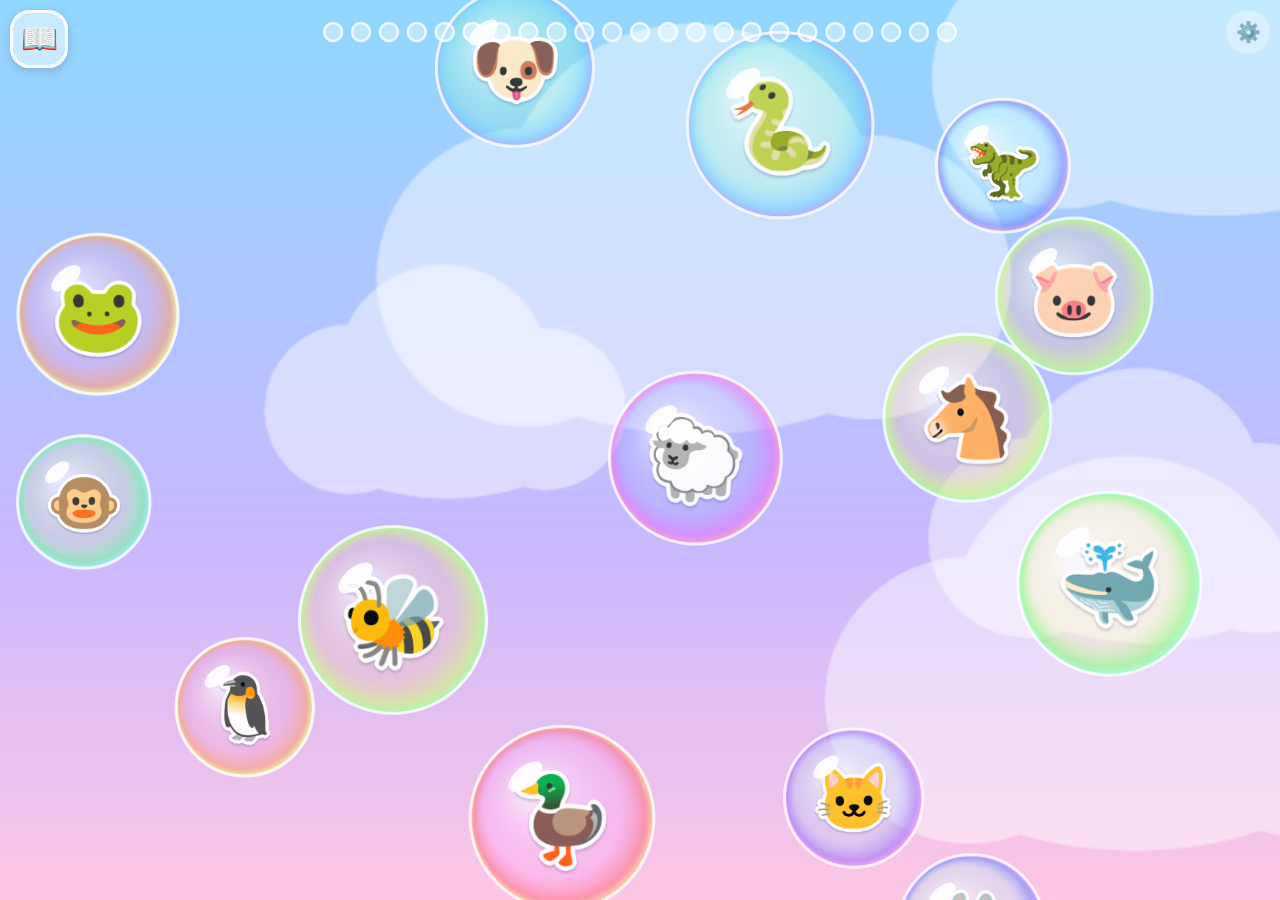
==== commit a5c3b46f: "Shared sound switch, Little Band keeps its recording, Web Hero fires a cancelled pull Shared: a "Sou" ====
--- a/bubble-pop/index.html
+++ b/bubble-pop/index.html
@@ -301,7 +301,7 @@
   }
   if ('speechSynthesis' in window) { chooseVoice(); speechSynthesis.onvoiceschanged = chooseVoice; }
   function say(text) {
-    if (!settings.voice || asleep || !('speechSynthesis' in window)) return;
+    if (!settings.voice || asleep || !('speechSynthesis' in window) || (window.KidsGrownup && !KidsGrownup.sound())) return;
     speechSynthesis.cancel(); // always say the newest thing, never a backlog
     const u = new SpeechSynthesisUtterance(text);
     if (voice) u.voice = voice;
